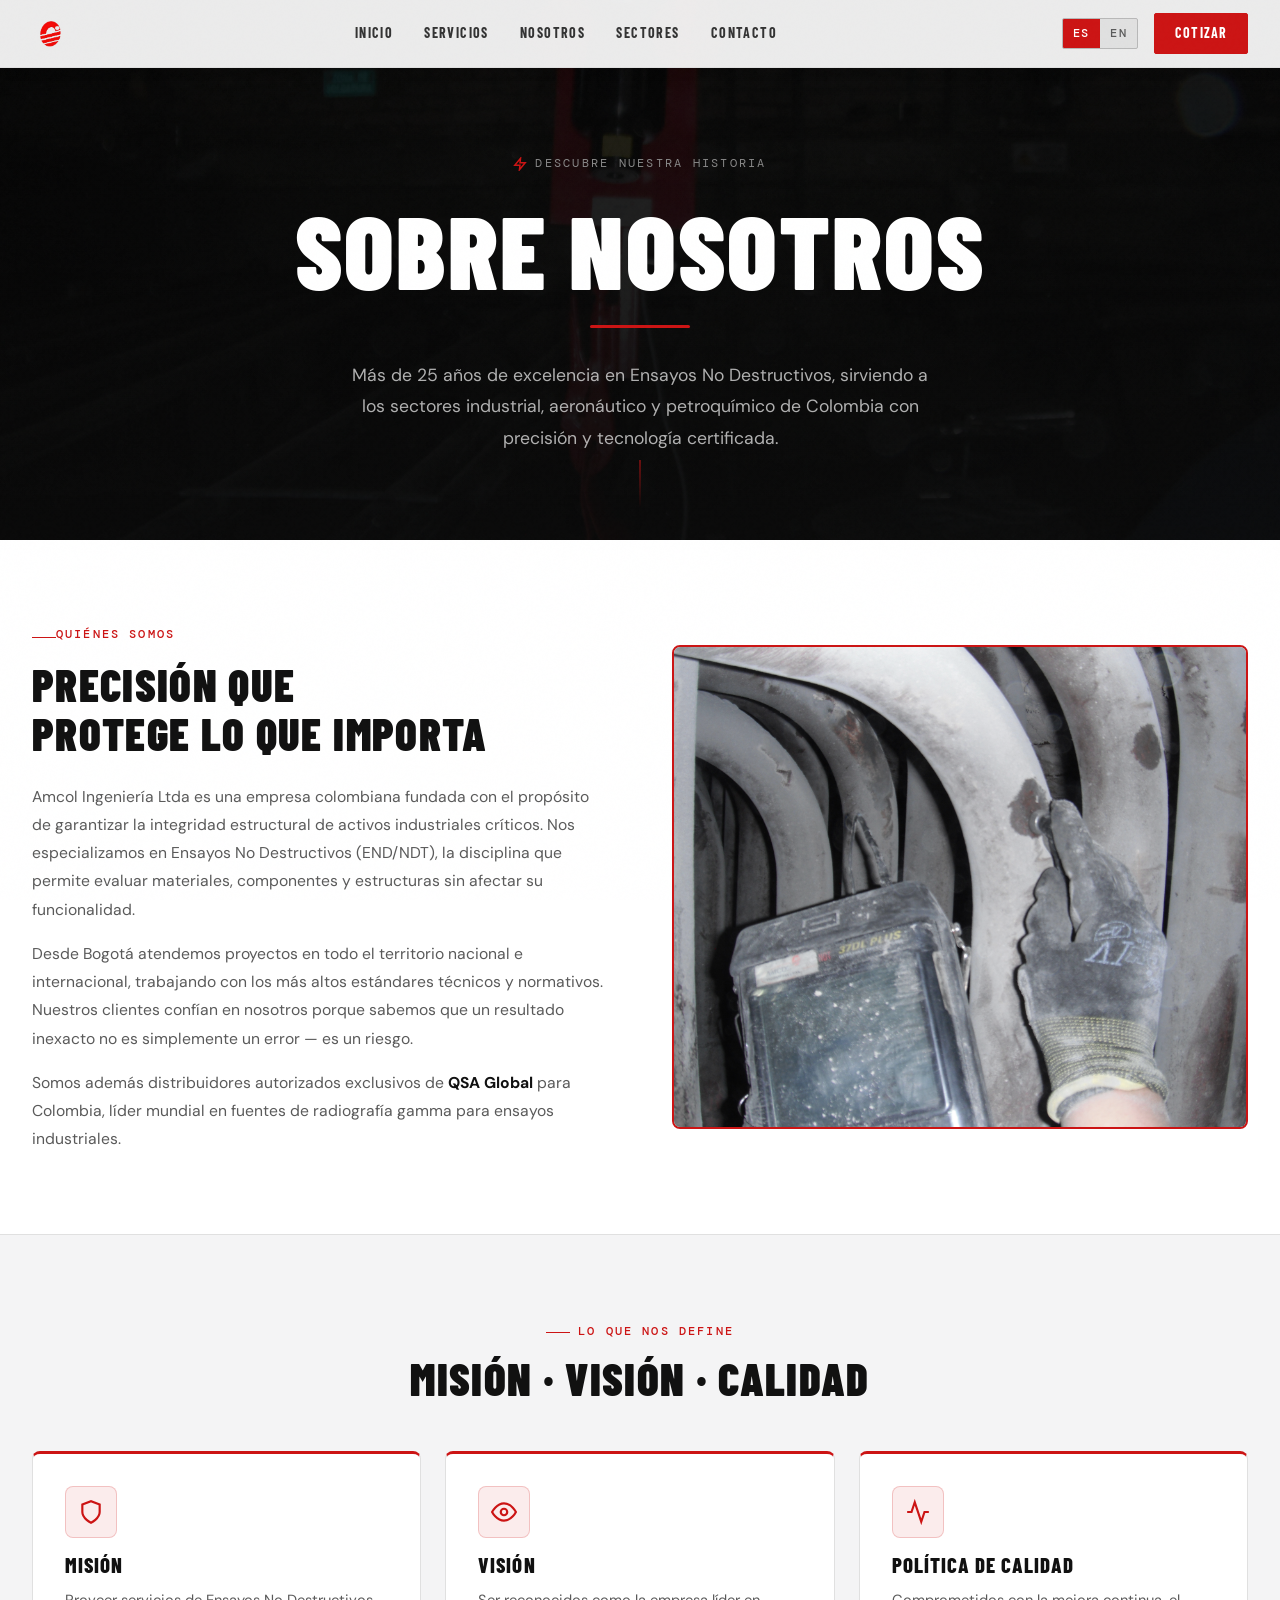
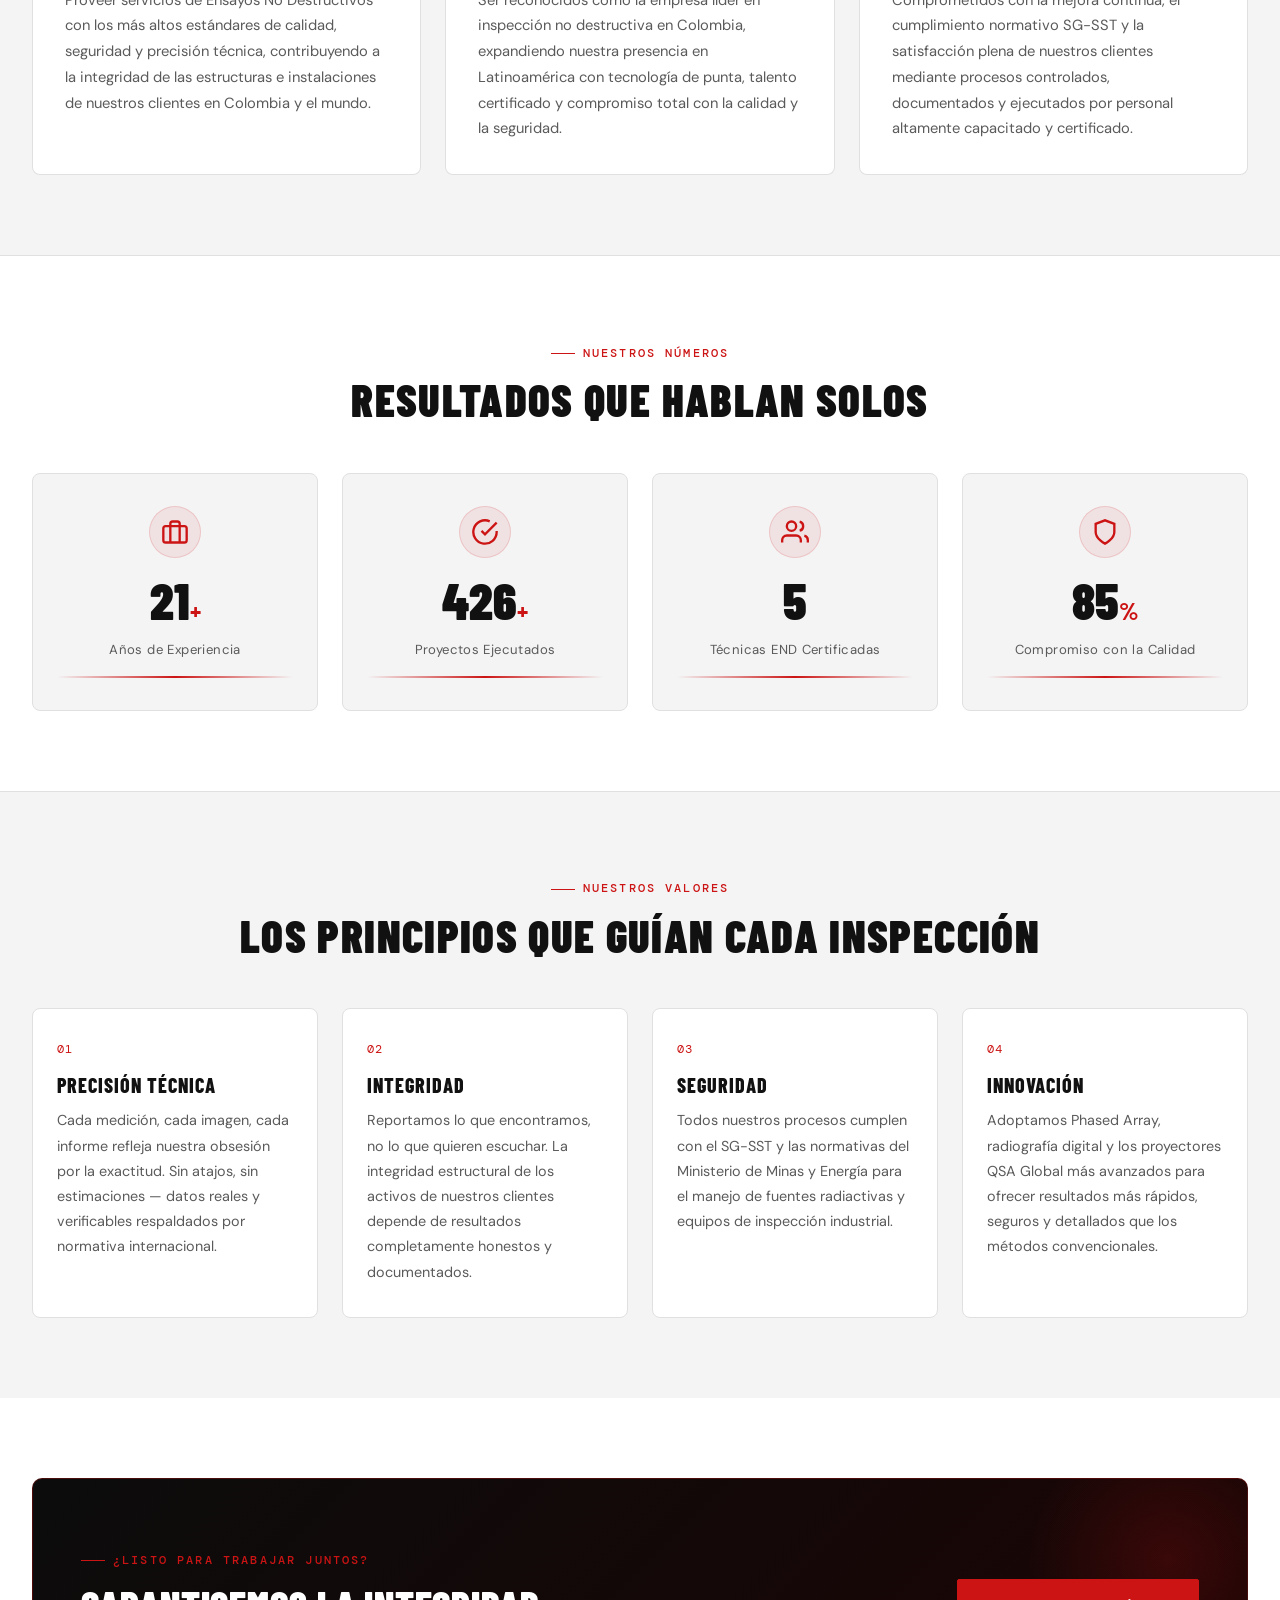
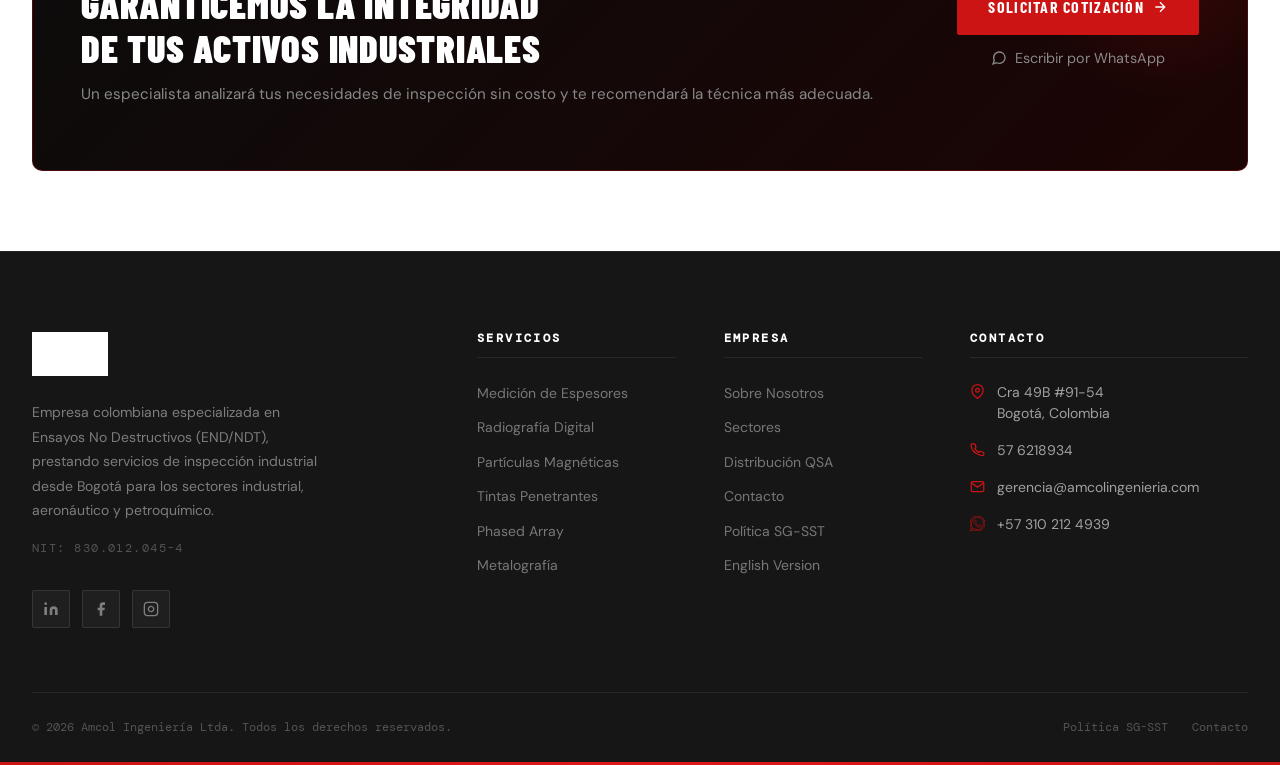
==== nosotros.html @ 53896024 "Initial commit — sitio Amcol Ingeniería Ltda Sitio estático HTML/CSS/JS con 9 servicios END/NDT, sec" ====
<!DOCTYPE html>
<html lang="es" class="dark">
<head>
  <meta charset="UTF-8" />
  <meta name="viewport" content="width=device-width, initial-scale=1.0" />
  <title>Sobre Nosotros | Amcol Ingeniería Ltda</title>
  <meta name="description" content="Conoce a Amcol Ingeniería Ltda — más de 25 años en Ensayos No Destructivos para los sectores industrial, aeronáutico y petroquímico de Colombia." />
  <meta name="robots" content="index, follow" />
  <link rel="canonical" href="https://www.amcolingenieria.com/nosotros.html" />
  <link rel="icon" type="image/png" href="img/logo/amcol-logo-transparent.png" />
  <link rel="preconnect" href="https://fonts.googleapis.com" />
  <link rel="preconnect" href="https://fonts.gstatic.com" crossorigin />
  <link rel="stylesheet" href="css/main.css" />
  <link rel="stylesheet" href="css/components.css" />
  <link rel="stylesheet" href="css/responsive.css" />
  <link rel="stylesheet" href="css/about-page.css" />
</head>
<body>

<!-- NAVBAR -->
<header>
  <nav class="navbar" id="navbar" role="navigation" aria-label="Navegación principal">
    <div class="container navbar__inner">
      <a href="/" class="navbar__logo" aria-label="Amcol Ingeniería – Inicio">
        <img src="img/logo/amcol-logo-no-background.png" alt="Amcol Ingeniería Ltda" width="110" height="38" />
      </a>
      <ul class="navbar__nav" role="list">
        <li><a href="/"              class="navbar__link">Inicio</a></li>
        <li><a href="/#servicios"    class="navbar__link">Servicios</a></li>
        <li><a href="/nosotros.html" class="navbar__link active">Nosotros</a></li>
        <li><a href="/#sectores"     class="navbar__link">Sectores</a></li>
        <li><a href="/#contacto"     class="navbar__link">Contacto</a></li>
      </ul>
      <div class="navbar__right">
        <div class="lang-switch">
          <a href="/nosotros.html" class="active">ES</a>
          <a href="/en/">EN</a>
        </div>
        <a href="/#contacto" class="btn btn-primary navbar__cta">Cotizar</a>
        <button class="hamburger" id="hamburger" aria-label="Abrir menú" aria-expanded="false">
          <span></span><span></span><span></span>
        </button>
      </div>
    </div>
    <div class="mobile-menu" id="mobile-drawer" aria-hidden="true">
      <a href="/"              class="navbar__link">Inicio</a>
      <a href="/#servicios"    class="navbar__link">Servicios</a>
      <a href="/nosotros.html" class="navbar__link">Nosotros</a>
      <a href="/#sectores"     class="navbar__link">Sectores</a>
      <a href="/#contacto"     class="navbar__link">Contacto</a>
      <div class="mobile-menu__footer">
        <div class="lang-switch"><a href="/nosotros.html" class="active">ES</a><a href="/en/">EN</a></div>
        <a href="/#contacto" class="btn btn-primary">Cotizar</a>
      </div>
    </div>
  </nav>
</header>

<main>

<!-- ══ HERO ══════════════════════════════════════════════════ -->
<section class="about-hero">
  <div class="about-hero__bg">
    <img src="img/hero/hero-bg.jpg" alt="" aria-hidden="true" />
    <div class="about-hero__overlay"></div>
  </div>
  <div class="container about-hero__content">
    <div class="about-hero__eyebrow">
      <svg width="14" height="14" viewBox="0 0 24 24" fill="none" stroke="var(--red)" stroke-width="2.5"><polygon points="13 2 3 14 12 14 11 22 21 10 12 10 13 2"/></svg>
      Descubre nuestra historia
    </div>
    <h1 class="about-hero__title">Sobre <span class="text-red">Nosotros</span></h1>
    <div class="about-hero__underline" id="heroUnderline"></div>
    <p class="about-hero__lead">Más de 25 años de excelencia en Ensayos No Destructivos, sirviendo a los sectores industrial, aeronáutico y petroquímico de Colombia con precisión y tecnología certificada.</p>
  </div>
  <div class="about-hero__scroll" aria-hidden="true"><span></span></div>
</section>

<!-- ══ INTRO: texto + foto ═══════════════════════════════════ -->
<section class="about-intro">
  <div class="container">
    <div class="about-intro__grid reveal">

      <div>
        <span class="label about-intro__tag">Quiénes Somos</span>
        <h2 class="about-intro__title">Precisión que<br><span class="text-red">protege</span> lo que importa</h2>
        <div class="about-intro__body">
          <p>Amcol Ingeniería Ltda es una empresa colombiana fundada con el propósito de garantizar la integridad estructural de activos industriales críticos. Nos especializamos en Ensayos No Destructivos (END/NDT), la disciplina que permite evaluar materiales, componentes y estructuras sin afectar su funcionalidad.</p>
          <p>Desde Bogotá atendemos proyectos en todo el territorio nacional e internacional, trabajando con los más altos estándares técnicos y normativos. Nuestros clientes confían en nosotros porque sabemos que un resultado inexacto no es simplemente un error — es un riesgo.</p>
          <p>Somos además distribuidores autorizados exclusivos de <strong style="color:var(--chalk)">QSA Global</strong> para Colombia, líder mundial en fuentes de radiografía gamma para ensayos industriales.</p>
        </div>
      </div>

      <div class="about-intro__img-wrap">
        <img src="img/about-center.jpg" alt="Técnico de Amcol Ingeniería realizando inspección por ultrasonido" />
        <a href="/#servicios" class="about-intro__overlay-btn">
          Ver Servicios
          <svg width="14" height="14" viewBox="0 0 24 24" fill="none" stroke="currentColor" stroke-width="2"><path d="M5 12h14M12 5l7 7-7 7"/></svg>
        </a>
      </div>

    </div>
  </div>
</section>

<!-- ══ PILARES: misión / visión / calidad ════════════════════ -->
<section class="about-pillars">
  <div class="container">
    <div class="about-pillars__header reveal">
      <span class="label">Lo que nos define</span>
      <h2 class="about-section-title">Misión · Visión · Calidad</h2>
    </div>
    <div class="about-pillars__grid">

      <div class="pillar-card reveal">
        <div class="pillar-card__icon">
          <svg width="26" height="26" viewBox="0 0 24 24" fill="none" stroke="var(--red)" stroke-width="2"><path d="M12 22s8-4 8-10V5l-8-3-8 3v7c0 6 8 10 8 10z"/></svg>
        </div>
        <h3 class="pillar-card__title">Misión</h3>
        <p class="pillar-card__desc">Proveer servicios de Ensayos No Destructivos con los más altos estándares de calidad, seguridad y precisión técnica, contribuyendo a la integridad de las estructuras e instalaciones de nuestros clientes en Colombia y el mundo.</p>
      </div>

      <div class="pillar-card reveal reveal-delay-2">
        <div class="pillar-card__icon">
          <svg width="26" height="26" viewBox="0 0 24 24" fill="none" stroke="var(--red)" stroke-width="2"><path d="M1 12s4-8 11-8 11 8 11 8-4 8-11 8-11-8-11-8z"/><circle cx="12" cy="12" r="3"/></svg>
        </div>
        <h3 class="pillar-card__title">Visión</h3>
        <p class="pillar-card__desc">Ser reconocidos como la empresa líder en inspección no destructiva en Colombia, expandiendo nuestra presencia en Latinoamérica con tecnología de punta, talento certificado y compromiso total con la calidad y la seguridad.</p>
      </div>

      <div class="pillar-card reveal reveal-delay-3">
        <div class="pillar-card__icon">
          <svg width="26" height="26" viewBox="0 0 24 24" fill="none" stroke="var(--red)" stroke-width="2"><polyline points="22 12 18 12 15 21 9 3 6 12 2 12"/></svg>
        </div>
        <h3 class="pillar-card__title">Política de Calidad</h3>
        <p class="pillar-card__desc">Comprometidos con la mejora continua, el cumplimiento normativo SG-SST y la satisfacción plena de nuestros clientes mediante procesos controlados, documentados y ejecutados por personal altamente capacitado y certificado.</p>
      </div>

    </div>
  </div>
</section>

<!-- ══ STATS ══════════════════════════════════════════════════ -->
<section class="about-stats">
  <div class="container">
    <div class="about-stats__header reveal">
      <span class="label">Nuestros Números</span>
      <h2 class="about-section-title">Resultados que <span class="text-red">hablan</span> solos</h2>
    </div>
    <div class="about-stats__grid">

      <div class="stat-card reveal">
        <div class="stat-card__icon">
          <svg width="28" height="28" viewBox="0 0 24 24" fill="none" stroke="var(--red)" stroke-width="2"><rect x="2" y="7" width="20" height="14" rx="2"/><path d="M16 21V5a2 2 0 00-2-2h-4a2 2 0 00-2 2v16"/></svg>
        </div>
        <div class="stat-card__number" data-target="25">0</div><span class="stat-card__suffix">+</span>
        <div class="stat-card__label">Años de Experiencia</div>
        <div class="stat-card__line"></div>
      </div>

      <div class="stat-card reveal reveal-delay-1">
        <div class="stat-card__icon">
          <svg width="28" height="28" viewBox="0 0 24 24" fill="none" stroke="var(--red)" stroke-width="2"><path d="M22 11.08V12a10 10 0 11-5.93-9.14"/><polyline points="22 4 12 14.01 9 11.01"/></svg>
        </div>
        <div class="stat-card__number" data-target="500">0</div><span class="stat-card__suffix">+</span>
        <div class="stat-card__label">Proyectos Ejecutados</div>
        <div class="stat-card__line"></div>
      </div>

      <div class="stat-card reveal reveal-delay-2">
        <div class="stat-card__icon">
          <svg width="28" height="28" viewBox="0 0 24 24" fill="none" stroke="var(--red)" stroke-width="2"><path d="M17 21v-2a4 4 0 00-4-4H5a4 4 0 00-4 4v2"/><circle cx="9" cy="7" r="4"/><path d="M23 21v-2a4 4 0 00-3-3.87M16 3.13a4 4 0 010 7.75"/></svg>
        </div>
        <div class="stat-card__number" data-target="6">0</div><span class="stat-card__suffix"></span>
        <div class="stat-card__label">Técnicas END Certificadas</div>
        <div class="stat-card__line"></div>
      </div>

      <div class="stat-card reveal reveal-delay-3">
        <div class="stat-card__icon">
          <svg width="28" height="28" viewBox="0 0 24 24" fill="none" stroke="var(--red)" stroke-width="2"><path d="M12 22s8-4 8-10V5l-8-3-8 3v7c0 6 8 10 8 10z"/></svg>
        </div>
        <div class="stat-card__number" data-target="100">0</div><span class="stat-card__suffix">%</span>
        <div class="stat-card__label">Compromiso con la Calidad</div>
        <div class="stat-card__line"></div>
      </div>

    </div>
  </div>
</section>

<!-- ══ VALORES ════════════════════════════════════════════════ -->
<section class="about-values">
  <div class="container">
    <div class="about-values__header reveal">
      <span class="label">Nuestros Valores</span>
      <h2 class="about-section-title">Los principios que guían <span class="text-red">cada inspección</span></h2>
    </div>
    <div class="about-values__grid">

      <div class="value-card reveal">
        <div class="value-card__num">01</div>
        <h3 class="value-card__title">Precisión Técnica</h3>
        <p class="value-card__desc">Cada medición, cada imagen, cada informe refleja nuestra obsesión por la exactitud. Sin atajos, sin estimaciones — datos reales y verificables respaldados por normativa internacional.</p>
      </div>

      <div class="value-card reveal reveal-delay-1">
        <div class="value-card__num">02</div>
        <h3 class="value-card__title">Integridad</h3>
        <p class="value-card__desc">Reportamos lo que encontramos, no lo que quieren escuchar. La integridad estructural de los activos de nuestros clientes depende de resultados completamente honestos y documentados.</p>
      </div>

      <div class="value-card reveal reveal-delay-2">
        <div class="value-card__num">03</div>
        <h3 class="value-card__title">Seguridad</h3>
        <p class="value-card__desc">Todos nuestros procesos cumplen con el SG-SST y las normativas del Ministerio de Minas y Energía para el manejo de fuentes radiactivas y equipos de inspección industrial.</p>
      </div>

      <div class="value-card reveal reveal-delay-3">
        <div class="value-card__num">04</div>
        <h3 class="value-card__title">Innovación</h3>
        <p class="value-card__desc">Adoptamos Phased Array, radiografía digital y los proyectores QSA Global más avanzados para ofrecer resultados más rápidos, seguros y detallados que los métodos convencionales.</p>
      </div>

    </div>
  </div>
</section>

<!-- ══ CTA ════════════════════════════════════════════════════ -->
<section class="about-cta reveal">
  <div class="container">
    <div class="about-cta__card">
      <div class="about-cta__glow" aria-hidden="true"></div>
      <div class="about-cta__text">
        <span class="label">¿Listo para trabajar juntos?</span>
        <h2 class="about-cta__title">Garanticemos la integridad<br>de tus activos industriales</h2>
        <p class="about-cta__desc">Un especialista analizará tus necesidades de inspección sin costo y te recomendará la técnica más adecuada.</p>
      </div>
      <div class="about-cta__actions">
        <a href="/#contacto" class="btn btn-primary about-cta__btn">
          Solicitar Cotización
          <svg width="16" height="16" viewBox="0 0 24 24" fill="none" stroke="currentColor" stroke-width="2"><path d="M5 12h14M12 5l7 7-7 7"/></svg>
        </a>
        <a href="https://wa.me/573102124939" target="_blank" rel="noopener" class="about-cta__wa">
          <svg width="16" height="16" viewBox="0 0 24 24" fill="none" stroke="currentColor" stroke-width="2"><path d="M21 11.5a8.38 8.38 0 01-.9 3.8 8.5 8.5 0 01-7.6 4.7 8.38 8.38 0 01-3.8-.9L3 21l1.9-5.7a8.38 8.38 0 01-.9-3.8 8.5 8.5 0 014.7-7.6 8.38 8.38 0 013.8-.9h.5a8.48 8.48 0 018 8v.5z"/></svg>
          Escribir por WhatsApp
        </a>
      </div>
    </div>
  </div>
</section>

</main>

<!-- FOOTER -->
<footer class="footer" role="contentinfo">
  <div class="container">

    <div class="footer__main">

      <!-- Brand -->
      <div class="footer-brand">
        <img src="img/logo/amcol-logo.png" alt="Amcol Ingeniería Ltda"
             class="footer-brand__logo" width="140" height="52" loading="lazy" />
        <p>Empresa colombiana especializada en Ensayos No Destructivos (END/NDT),
           prestando servicios de inspección industrial desde Bogotá para los
           sectores industrial, aeronáutico y petroquímico.</p>
        <div class="footer-brand__nit">NIT: 830.012.045-4</div>
        <div class="footer-socials">
          <a href="#" class="footer-social" aria-label="LinkedIn" target="_blank" rel="noopener noreferrer">
            <svg viewBox="0 0 24 24" fill="currentColor" aria-hidden="true"><path d="M16 8a6 6 0 0 1 6 6v7h-4v-7a2 2 0 0 0-2-2 2 2 0 0 0-2 2v7h-4v-7a6 6 0 0 1 6-6zM2 9h4v12H2z"/><circle cx="4" cy="4" r="2"/></svg>
          </a>
          <a href="#" class="footer-social" aria-label="Facebook" target="_blank" rel="noopener noreferrer">
            <svg viewBox="0 0 24 24" fill="currentColor" aria-hidden="true"><path d="M18 2h-3a5 5 0 0 0-5 5v3H7v4h3v8h4v-8h3l1-4h-4V7a1 1 0 0 1 1-1h3z"/></svg>
          </a>
          <a href="#" class="footer-social" aria-label="Instagram" target="_blank" rel="noopener noreferrer">
            <svg viewBox="0 0 24 24" fill="none" stroke="currentColor" stroke-width="2" aria-hidden="true"><rect x="2" y="2" width="20" height="20" rx="5" ry="5"/><path d="M16 11.37A4 4 0 1 1 12.63 8 4 4 0 0 1 16 11.37z"/><line x1="17.5" y1="6.5" x2="17.51" y2="6.5"/></svg>
          </a>
        </div>
      </div>

      <!-- Servicios -->
      <div class="footer-col">
        <h5>Servicios</h5>
        <nav class="footer-links" aria-label="Servicios">
          <a href="/#servicios">Medición de Espesores</a>
          <a href="/#servicios">Radiografía Digital</a>
          <a href="/#servicios">Partículas Magnéticas</a>
          <a href="/#servicios">Tintas Penetrantes</a>
          <a href="/#servicios">Phased Array</a>
          <a href="/#servicios">Metalografía</a>
        </nav>
      </div>

      <!-- Empresa -->
      <div class="footer-col">
        <h5>Empresa</h5>
        <nav class="footer-links" aria-label="Empresa">
          <a href="/nosotros.html">Sobre Nosotros</a>
          <a href="/#sectores">Sectores</a>
          <a href="/#qsa">Distribución QSA</a>
          <a href="/#contacto">Contacto</a>
          <a href="politica-sgsst.html">Política SG-SST</a>
          <a href="/en/">English Version</a>
        </nav>
      </div>

      <!-- Contacto -->
      <div class="footer-col">
        <h5>Contacto</h5>
        <address class="footer-contact-list" style="font-style:normal;">
          <div class="footer-contact-item">
            <svg viewBox="0 0 24 24" fill="none" stroke="currentColor" stroke-width="2" aria-hidden="true"><path d="M21 10c0 7-9 13-9 13s-9-6-9-13a9 9 0 0 1 18 0z"/><circle cx="12" cy="10" r="3"/></svg>
            <span>Cra 49B #91-54<br />Bogotá, Colombia</span>
          </div>
          <div class="footer-contact-item">
            <svg viewBox="0 0 24 24" fill="none" stroke="currentColor" stroke-width="2" aria-hidden="true"><path d="M22 16.92v3a2 2 0 0 1-2.18 2 19.79 19.79 0 0 1-8.63-3.07A19.5 19.5 0 0 1 4.69 13.6a19.79 19.79 0 0 1-3.07-8.67A2 2 0 0 1 3.6 3h3a2 2 0 0 1 2 1.72c.127.96.361 1.903.7 2.81a2 2 0 0 1-.45 2.11L7.91 10.6a16 16 0 0 0 6 6l.95-.95a2 2 0 0 1 2.11-.45c.907.339 1.85.573 2.81.7A2 2 0 0 1 21.73 18z"/></svg>
            <a href="tel:+5716218934">57 6218934</a>
          </div>
          <div class="footer-contact-item">
            <svg viewBox="0 0 24 24" fill="none" stroke="currentColor" stroke-width="2" aria-hidden="true"><path d="M4 4h16c1.1 0 2 .9 2 2v12c0 1.1-.9 2-2 2H4c-1.1 0-2-.9-2-2V6c0-1.1.9-2 2-2z"/><polyline points="22,6 12,13 2,6"/></svg>
            <a href="mailto:gerencia@amcolingenieria.com">gerencia@amcolingenieria.com</a>
          </div>
          <div class="footer-contact-item">
            <svg viewBox="0 0 24 24" fill="currentColor" stroke="none" aria-hidden="true"><path d="M17.472 14.382c-.297-.149-1.758-.867-2.03-.967-.273-.099-.471-.148-.67.15-.197.297-.767.966-.94 1.164-.173.199-.347.223-.644.075-.297-.15-1.255-.463-2.39-1.475-.883-.788-1.48-1.761-1.653-2.059-.173-.297-.018-.458.13-.606.134-.133.298-.347.446-.52.149-.174.198-.298.298-.497.099-.198.05-.371-.025-.52-.075-.149-.669-1.612-.916-2.207-.242-.579-.487-.5-.669-.51-.173-.008-.371-.01-.57-.01-.198 0-.52.074-.792.372-.272.297-1.04 1.016-1.04 2.479 0 1.462 1.065 2.875 1.213 3.074.149.198 2.096 3.2 5.077 4.487.709.306 1.262.489 1.694.625.712.227 1.36.195 1.871.118.571-.085 1.758-.719 2.006-1.413.248-.694.248-1.289.173-1.413-.074-.124-.272-.198-.57-.347m-5.421 7.403h-.004a9.87 9.87 0 0 1-5.031-1.378l-.361-.214-3.741.982.998-3.648-.235-.374a9.86 9.86 0 0 1-1.51-5.26c.001-5.45 4.436-9.884 9.888-9.884 2.64 0 5.122 1.03 6.988 2.898a9.825 9.825 0 0 1 2.893 6.994c-.003 5.45-4.437 9.884-9.885 9.884m8.413-18.297A11.815 11.815 0 0 0 12.05 0C5.495 0 .16 5.335.157 11.892c0 2.096.547 4.142 1.588 5.945L.057 24l6.305-1.654a11.882 11.882 0 0 0 5.683 1.448h.005c6.554 0 11.89-5.335 11.893-11.893a11.821 11.821 0 0 0-3.48-8.413z"/></svg>
            <a href="https://wa.me/573102124939" target="_blank" rel="noopener noreferrer">+57 310 212 4939</a>
          </div>
        </address>
      </div>

    </div><!-- /footer__main -->

    <div class="footer__bottom">
      <p>© <span id="year"></span> Amcol Ingeniería Ltda. Todos los derechos reservados.</p>
      <nav class="footer-legal" aria-label="Legal">
        <a href="politica-sgsst.html">Política SG-SST</a>
        <a href="/#contacto">Contacto</a>
      </nav>
    </div>

  </div>
  <div class="footer__strip" aria-hidden="true"></div>
</footer>

<script src="js/main.js"></script>
<script src="js/about-page.js"></script>
</body>
</html>
---- css/main.css ----
/* ============================================================
   AMCOL INGENIERÍA LTDA — main.css
   Aesthetic: "Precision in Darkness" — Industrial Editorial
   Fonts: Barlow Condensed (display) + DM Sans (body) + DM Mono (data)
   ============================================================ */

@import url('https://fonts.googleapis.com/css2?family=Barlow+Condensed:ital,wght@0,300;0,400;0,600;0,700;0,800;0,900;1,700&family=DM+Sans:ital,opsz,wght@0,9..40,300;0,9..40,400;0,9..40,500;0,9..40,600;1,9..40,400&family=DM+Mono:wght@400;500&display=swap');

/* ─── Brand Tokens ─────────────────────────────────────────── */
:root {
  /* Core palette */
  --red:          #CC1414;
  --red-hot:      #E01818;
  --red-dim:      rgba(204, 20, 20, 0.10);
  --red-glow:     rgba(204, 20, 20, 0.20);
  --ink:          #FFFFFF;
  --ink-90:       rgba(255, 255, 255, 0.92);
  --ink-70:       rgba(255, 255, 255, 0.7);
  --steel:        #F4F4F5;
  --steel-light:  #EBEBEB;
  --wire:         #E0E0E0;
  --ash:          #B8B8B8;
  --smoke:        #5A5A5A;
  --mist:         #333333;
  --chalk:        #111111;
  --white:        #FFFFFF;

  /* Semantic aliases */
  --color-primary:      var(--red);
  --color-bg:           var(--ink);
  --color-surface:      var(--steel);
  --color-surface-2:    var(--steel-light);
  --color-border:       var(--wire);
  --color-text:         var(--chalk);
  --color-text-muted:   var(--smoke);
  --color-heading:      var(--chalk);

  /* Typography */
  --font-display: 'Barlow Condensed', sans-serif;
  --font-body:    'DM Sans', sans-serif;
  --font-mono:    'DM Mono', monospace;

  /* Type scale */
  --fs-2xs:  0.625rem;   /* 10px */
  --fs-xs:   0.75rem;    /* 12px */
  --fs-sm:   0.875rem;   /* 14px */
  --fs-base: 1rem;       /* 16px */
  --fs-md:   1.125rem;   /* 18px */
  --fs-lg:   1.25rem;    /* 20px */
  --fs-xl:   1.5rem;     /* 24px */
  --fs-2xl:  2rem;       /* 32px */
  --fs-3xl:  2.75rem;    /* 44px */
  --fs-4xl:  3.5rem;     /* 56px */
  --fs-5xl:  5rem;       /* 80px */
  --fs-6xl:  7rem;       /* 112px */

  /* Spacing */
  --sp-1:  0.25rem;
  --sp-2:  0.5rem;
  --sp-3:  0.75rem;
  --sp-4:  1rem;
  --sp-6:  1.5rem;
  --sp-8:  2rem;
  --sp-12: 3rem;
  --sp-16: 4rem;
  --sp-20: 5rem;
  --sp-24: 6rem;
  --sp-32: 8rem;

  /* Structural */
  --navbar-h:   68px;
  --max-w:      1280px;
  --max-w-text: 720px;

  /* Radii */
  --r-sm: 2px;
  --r-md: 4px;
  --r-lg: 8px;

  /* Shadows */
  --shadow-red:  0 0 40px rgba(204,20,20,0.2);
  --shadow-deep: 0 24px 64px rgba(0,0,0,0.12);
  --shadow-card: 0 4px 24px rgba(0,0,0,0.08);

  /* Transitions */
  --ease:      cubic-bezier(0.25, 0.1, 0.25, 1);
  --ease-out:  cubic-bezier(0.0, 0.0, 0.2, 1);
  --ease-in:   cubic-bezier(0.4, 0.0, 1, 1);
  --t-fast:    160ms;
  --t-base:    280ms;
  --t-slow:    480ms;
}

/* ─── Reset ─────────────────────────────────────────────────── */
*, *::before, *::after {
  box-sizing: border-box;
  margin: 0;
  padding: 0;
}

html {
  scroll-behavior: smooth;
  font-size: 16px;
  background-color: var(--ink);
}

body {
  font-family: var(--font-body);
  font-size: var(--fs-base);
  color: var(--color-text);
  background-color: var(--ink);
  line-height: 1.6;
  -webkit-font-smoothing: antialiased;
  -moz-osx-font-smoothing: grayscale;
  overflow-x: hidden;
}

/* Subtle noise texture on entire page */
body::before {
  content: '';
  position: fixed;
  inset: 0;
  background-image: url("data:image/svg+xml,%3Csvg viewBox='0 0 256 256' xmlns='http://www.w3.org/2000/svg'%3E%3Cfilter id='noise'%3E%3CfeTurbulence type='fractalNoise' baseFrequency='0.9' numOctaves='4' stitchTiles='stitch'/%3E%3C/filter%3E%3Crect width='100%25' height='100%25' filter='url(%23noise)' opacity='0.035'/%3E%3C/svg%3E");
  pointer-events: none;
  z-index: 9999;
  opacity: 0.4;
}

img { max-width: 100%; height: auto; display: block; }
a { text-decoration: none; color: inherit; }
ul, ol { list-style: none; }
button { cursor: pointer; border: none; background: none; font-family: var(--font-body); }

/* ─── Typography ────────────────────────────────────────────── */
h1, h2, h3, h4, h5, h6 {
  font-family: var(--font-display);
  font-weight: 800;
  line-height: 1.05;
  color: var(--color-heading);
  letter-spacing: -0.01em;
  text-transform: uppercase;
}

h1 { font-size: var(--fs-5xl);  font-weight: 900; }
h2 { font-size: var(--fs-4xl);  font-weight: 800; }
h3 { font-size: var(--fs-2xl);  font-weight: 700; }
h4 { font-size: var(--fs-lg);   font-weight: 700; }
h5 { font-size: var(--fs-base); font-weight: 600; font-family: var(--font-body); text-transform: none; letter-spacing: 0; }

p {
  font-family: var(--font-body);
  font-size: var(--fs-base);
  color: var(--color-text-muted);
  line-height: 1.75;
  font-weight: 400;
  text-transform: none;
  letter-spacing: 0;
}

.mono {
  font-family: var(--font-mono);
  font-size: var(--fs-sm);
  letter-spacing: 0.04em;
}

/* ─── Layout ────────────────────────────────────────────────── */
.container {
  width: 100%;
  max-width: var(--max-w);
  margin: 0 auto;
  padding: 0 var(--sp-8);
}

.section {
  padding: var(--sp-24) 0;
  position: relative;
}

section[id] {
  scroll-margin-top: var(--navbar-h);
}

/* ─── Eyebrow / Labels ──────────────────────────────────────── */
.label {
  display: inline-flex;
  align-items: center;
  gap: var(--sp-2);
  font-family: var(--font-mono);
  font-size: var(--fs-xs);
  font-weight: 500;
  letter-spacing: 0.18em;
  text-transform: uppercase;
  color: var(--red);
}

.label::before {
  content: '';
  display: inline-block;
  width: 24px;
  height: 1px;
  background-color: var(--red);
  flex-shrink: 0;
}

/* ─── Section Header ─────────────────────────────────────────── */
.section-header {
  margin-bottom: var(--sp-16);
}

.section-header.centered {
  text-align: center;
}

.section-header.centered .label {
  justify-content: center;
}

.section-header.centered .label::before {
  display: none;
}

.section-header.centered .label::after {
  content: '';
  display: inline-block;
  width: 24px;
  height: 1px;
  background-color: var(--red);
  flex-shrink: 0;
}

.section-header .label {
  margin-bottom: var(--sp-4);
}

.section-header h2 {
  margin-bottom: var(--sp-4);
}

.section-header p {
  max-width: 600px;
  font-size: var(--fs-md);
}

.section-header.centered p {
  margin: 0 auto;
}

/* ─── Red accent line ────────────────────────────────────────── */
.accent-line {
  width: 48px;
  height: 3px;
  background: var(--red);
  margin: var(--sp-4) 0 var(--sp-6);
}

.accent-line.center {
  margin: var(--sp-4) auto var(--sp-6);
}

/* ─── Buttons ────────────────────────────────────────────────── */
.btn {
  display: inline-flex;
  align-items: center;
  gap: var(--sp-2);
  padding: 0.875rem 1.875rem;
  font-family: var(--font-display);
  font-size: var(--fs-base);
  font-weight: 700;
  letter-spacing: 0.08em;
  text-transform: uppercase;
  border-radius: var(--r-sm);
  transition: all var(--t-base) var(--ease-out);
  white-space: nowrap;
  position: relative;
  overflow: hidden;
}

.btn::after {
  content: '';
  position: absolute;
  inset: 0;
  background: rgba(255,255,255,0.06);
  opacity: 0;
  transition: opacity var(--t-fast);
}

.btn:hover::after { opacity: 1; }

.btn-primary {
  background-color: var(--red);
  color: var(--white);
  border: 1px solid var(--red);
}

.btn-primary:hover {
  background-color: var(--red-hot);
  border-color: var(--red-hot);
  transform: translateY(-2px);
  box-shadow: 0 8px 24px rgba(204,20,20,0.4);
}

.btn-ghost {
  background: transparent;
  color: var(--white);
  border: 1px solid var(--wire);
}

.btn-ghost:hover {
  border-color: rgba(255,255,255,0.5);
  transform: translateY(-2px);
}

.btn-outline-red {
  background: transparent;
  color: var(--red);
  border: 1px solid var(--red);
}

.btn-outline-red:hover {
  background: var(--red);
  color: var(--white);
  transform: translateY(-2px);
  box-shadow: 0 8px 24px rgba(204,20,20,0.3);
}

/* ─── Animated entry ─────────────────────────────────────────── */
.reveal {
  opacity: 0;
  transform: translateY(24px);
  transition: opacity var(--t-slow) var(--ease-out),
              transform var(--t-slow) var(--ease-out);
}

.reveal.in-view {
  opacity: 1;
  transform: translateY(0);
}

.reveal-delay-1 { transition-delay: 80ms; }
.reveal-delay-2 { transition-delay: 160ms; }
.reveal-delay-3 { transition-delay: 240ms; }
.reveal-delay-4 { transition-delay: 320ms; }
.reveal-delay-5 { transition-delay: 400ms; }

/* ─── Technical decorative grid (background pattern) ─────────── */
.grid-bg {
  position: absolute;
  inset: 0;
  background-image:
    linear-gradient(rgba(0,0,0,0.04) 1px, transparent 1px),
    linear-gradient(90deg, rgba(0,0,0,0.04) 1px, transparent 1px);
  background-size: 60px 60px;
  pointer-events: none;
}

/* ─── Diagonal section clip ─────────────────────────────────── */
.clip-bottom {
  clip-path: polygon(0 0, 100% 0, 100% 92%, 0 100%);
}

.clip-top {
  clip-path: polygon(0 8%, 100% 0, 100% 100%, 0 100%);
  margin-top: -4rem;
  padding-top: calc(var(--sp-24) + 4rem);
}

/* ─── Horizontal rule ────────────────────────────────────────── */
.hr {
  border: none;
  border-top: 1px solid var(--wire);
  margin: var(--sp-8) 0;
}

/* ─── Tag chip ───────────────────────────────────────────────── */
.tag {
  display: inline-block;
  padding: 0.25rem 0.6rem;
  font-family: var(--font-mono);
  font-size: var(--fs-2xs);
  font-weight: 500;
  letter-spacing: 0.12em;
  text-transform: uppercase;
  background: var(--red-dim);
  color: var(--red);
  border: 1px solid rgba(204,20,20,0.3);
  border-radius: var(--r-sm);
}

/* ─── Scrollbar ──────────────────────────────────────────────── */
::-webkit-scrollbar { width: 6px; }
::-webkit-scrollbar-track { background: var(--steel); }
::-webkit-scrollbar-thumb { background: var(--ash); border-radius: 3px; }
::-webkit-scrollbar-thumb:hover { background: #999; }

/* ─── Selection ──────────────────────────────────────────────── */
::selection {
  background: rgba(204,20,20,0.35);
  color: var(--white);
}

/* ─── Focus visible ──────────────────────────────────────────── */
:focus-visible {
  outline: 2px solid var(--red);
  outline-offset: 3px;
}
---- css/components.css ----
/* ============================================================
   AMCOL INGENIERÍA LTDA — components.css
   Aesthetic: "Precision in Darkness" — Industrial Editorial
   ============================================================ */

/* ============================================================
   NAVBAR
   ============================================================ */
.navbar {
  position: fixed;
  top: 0; left: 0; right: 0;
  z-index: 100;
  height: var(--navbar-h);
  background: rgba(255,255,255,0.92);
  backdrop-filter: blur(20px) saturate(180%);
  -webkit-backdrop-filter: blur(20px) saturate(180%);
  border-bottom: 1px solid var(--wire);
  box-shadow: 0 1px 16px rgba(0,0,0,0.06);
  transition: background var(--t-base), box-shadow var(--t-base);
}

.navbar.opaque {
  background: var(--ink);
  box-shadow: 0 2px 20px rgba(0,0,0,0.08);
}

.navbar__inner {
  display: flex;
  align-items: center;
  justify-content: space-between;
  height: 100%;
  gap: var(--sp-8);
}

/* Logo */
.navbar__logo {
  display: flex;
  align-items: center;
  flex-shrink: 0;
}

.navbar__logo img {
  height: 38px;
  width: auto;
  /* transparent PNG logo shows well on dark */
}

/* Nav links */
.navbar__nav {
  display: flex;
  align-items: center;
  gap: var(--sp-1);
}

.navbar__link {
  position: relative;
  display: block;
  padding: 0.4rem 0.85rem;
  font-family: var(--font-display);
  font-size: var(--fs-sm);
  font-weight: 700;
  letter-spacing: 0.1em;
  text-transform: uppercase;
  color: var(--mist);
  transition: color var(--t-fast);
  border-radius: var(--r-sm);
}

.navbar__link::after {
  content: '';
  position: absolute;
  bottom: -1px; left: 50%; right: 50%;
  height: 2px;
  background: var(--red);
  transition: left var(--t-base) var(--ease-out),
              right var(--t-base) var(--ease-out);
}

.navbar__link:hover,
.navbar__link.active {
  color: var(--chalk);
}

.navbar__link:hover::after,
.navbar__link.active::after {
  left: 0.85rem;
  right: 0.85rem;
}

/* Right side */
.navbar__right {
  display: flex;
  align-items: center;
  gap: var(--sp-4);
  flex-shrink: 0;
}

/* Language toggle */
.lang-switch {
  display: flex;
  align-items: center;
  background: var(--wire);
  border-radius: var(--r-sm);
  overflow: hidden;
  border: 1px solid var(--ash);
}

.lang-switch a {
  display: block;
  padding: 0.3rem 0.65rem;
  font-family: var(--font-mono);
  font-size: var(--fs-xs);
  font-weight: 500;
  letter-spacing: 0.1em;
  color: var(--smoke);
  transition: all var(--t-fast);
}

.lang-switch a.active {
  background: var(--red);
  color: var(--white);
}

.lang-switch a:hover:not(.active) {
  color: var(--chalk);
}

/* CTA button in nav */
.navbar__cta {
  padding: 0.5rem 1.25rem;
  font-size: var(--fs-sm);
}

/* Hamburger */
.hamburger {
  display: none;
  flex-direction: column;
  justify-content: center;
  align-items: flex-end;
  gap: 5px;
  width: 36px;
  height: 36px;
  flex-shrink: 0;
  cursor: pointer;
}

.hamburger span {
  display: block;
  height: 2px;
  background: var(--mist);
  border-radius: 2px;
  transition: all var(--t-base) var(--ease);
}

.hamburger span:nth-child(1) { width: 22px; }
.hamburger span:nth-child(2) { width: 16px; }
.hamburger span:nth-child(3) { width: 22px; }

.hamburger.open span:nth-child(1) { width: 22px; transform: translateY(7px) rotate(45deg); }
.hamburger.open span:nth-child(2) { opacity: 0; transform: scaleX(0); }
.hamburger.open span:nth-child(3) { width: 22px; transform: translateY(-7px) rotate(-45deg); }

/* Mobile drawer */
.mobile-menu {
  display: none;
  position: absolute;
  top: var(--navbar-h);
  left: 0; right: 0;
  background: var(--ink);
  border-bottom: 1px solid var(--wire);
  padding: var(--sp-4) var(--sp-8) var(--sp-6);
  flex-direction: column;
  gap: var(--sp-2);
  box-shadow: var(--shadow-deep);
}

.mobile-menu.open { display: flex; }

.mobile-menu .navbar__link {
  font-size: var(--fs-xl);
  padding: var(--sp-3) 0;
  border-bottom: 1px solid var(--wire);
}

.mobile-menu .navbar__link::after { display: none; }

.mobile-menu__footer {
  display: flex;
  align-items: center;
  justify-content: space-between;
  padding-top: var(--sp-4);
}

/* ============================================================
   HERO
   ============================================================ */
.hero {
  position: relative;
  min-height: 100svh;
  display: grid;
  align-items: center;
  overflow: hidden;
  padding-top: var(--navbar-h);
  background: #0D0D0D;
  /* Restore dark-theme tokens for this dark photo section */
  --ink: #0D0D0D;
  --steel: #1C1C1C;
  --steel-light: #242424;
  --wire: #2E2E2E;
  --ash: #3A3A3A;
  --smoke: #888888;
  --mist: #B8B8B8;
  --chalk: #E8E8E8;
  --white: #FFFFFF;
}

/* Full-bleed photo */
.hero__photo {
  position: absolute;
  inset: 0;
  overflow: hidden;
}

.hero__photo img {
  width: 100%;
  height: 100%;
  object-fit: cover;
  object-position: center 30%;
  filter: brightness(0.28) contrast(1.1);
  transform: scale(1.04);
  transition: transform 8s ease-out;
}

.hero__photo img.loaded {
  transform: scale(1);
}

/* Red scan-line overlay */
.hero__photo::after {
  content: '';
  position: absolute;
  inset: 0;
  background: repeating-linear-gradient(
    0deg,
    transparent,
    transparent 3px,
    rgba(204,20,20,0.012) 3px,
    rgba(204,20,20,0.012) 4px
  );
  pointer-events: none;
}

/* Gradient vignette */
.hero__vignette {
  position: absolute;
  inset: 0;
  background:
    linear-gradient(to bottom, rgba(13,13,13,0.45) 0%, rgba(13,13,13,0.15) 35%, rgba(13,13,13,0.88) 100%),
    radial-gradient(ellipse at 50% 40%, transparent 30%, rgba(13,13,13,0.45) 100%);
  pointer-events: none;
}

/* Technical grid overlay */
.hero__grid {
  position: absolute;
  inset: 0;
  background-image:
    linear-gradient(rgba(255,255,255,0.018) 1px, transparent 1px),
    linear-gradient(90deg, rgba(255,255,255,0.018) 1px, transparent 1px);
  background-size: 80px 80px;
  pointer-events: none;
}

/* Animated red horizontal scan */
@keyframes scan {
  0%   { top: -4px; opacity: 0; }
  5%   { opacity: 1; }
  95%  { opacity: 1; }
  100% { top: 100%; opacity: 0; }
}

.hero__scan {
  position: absolute;
  left: 0; right: 0;
  height: 2px;
  background: linear-gradient(90deg, transparent, var(--red), transparent);
  top: -4px;
  animation: scan 6s linear infinite;
  pointer-events: none;
  opacity: 0.5;
}

/* Content */
.hero__content {
  position: relative;
  z-index: 2;
  padding: var(--sp-16) 0 var(--sp-32);
  max-width: 860px;
  margin: 0 auto;
  text-align: center;
}

.hero__label {
  display: inline-flex;
  align-items: center;
  gap: var(--sp-6);
  margin-bottom: var(--sp-12);
}

.hero__label .mono {
  color: var(--red);
  font-size: var(--fs-xs);
  letter-spacing: 0.26em;
}

.hero__label .mono-id {
  color: var(--smoke);
  font-size: var(--fs-xs);
  letter-spacing: 0.14em;
  opacity: 0.65;
}

.hero__label::before,
.hero__label::after {
  content: '';
  width: 56px;
  height: 1px;
  background: linear-gradient(90deg, transparent, var(--red));
  flex-shrink: 0;
}

.hero__label::after {
  background: linear-gradient(90deg, var(--red), transparent);
}

/* The big headline */
.hero__h1 {
  font-size: clamp(3.6rem, 9vw, 7.5rem);
  font-weight: 900;
  line-height: 0.96;
  letter-spacing: -0.02em;
  text-transform: uppercase;
  color: var(--white);
  margin-bottom: var(--sp-8);
}

.hero__h1 em {
  font-style: italic;
  color: var(--red);
}

.hero__h1 .outline {
  -webkit-text-stroke: 2px rgba(255,255,255,0.55);
  color: transparent;
}

.hero__sub {
  font-size: var(--fs-md);
  color: rgba(184,184,184,0.82);
  line-height: 1.85;
  margin: 0 auto var(--sp-12);
  max-width: 540px;
  font-weight: 300;
  letter-spacing: 0.01em;
}

.hero__actions {
  display: flex;
  gap: var(--sp-6);
  flex-wrap: wrap;
  align-items: center;
  justify-content: center;
}

/* Stats strip at bottom */
.hero__stats {
  position: absolute;
  bottom: 0; left: 0; right: 0;
  z-index: 3;
  border-top: 1px solid rgba(255,255,255,0.08);
  background: rgba(10,10,10,0.92);
  backdrop-filter: blur(16px);
}

.hero__stats-row {
  display: flex;
}

.hero__stat {
  flex: 1;
  padding: var(--sp-6) var(--sp-6);
  border-right: 1px solid rgba(255,255,255,0.08);
  position: relative;
  overflow: hidden;
  display: flex;
  flex-direction: column;
  justify-content: center;
}

.hero__stat:last-child { border-right: none; }

.hero__stat::before {
  content: '';
  position: absolute;
  top: 0; left: 0;
  width: 3px;
  height: 100%;
  background: var(--red);
  transform: scaleY(0);
  transform-origin: top;
  transition: transform 0.5s var(--ease-out);
}

.hero__stat:hover::before {
  transform: scaleY(1);
}

.hero__stat-num {
  display: block;
  font-family: var(--font-display);
  font-size: var(--fs-4xl);
  font-weight: 900;
  line-height: 1;
  color: var(--white);
  letter-spacing: -0.02em;
}

.hero__stat-num span {
  color: var(--red);
}

.hero__stat-label {
  display: block;
  font-family: var(--font-mono);
  font-size: var(--fs-xs);
  letter-spacing: 0.14em;
  text-transform: uppercase;
  color: rgba(136,136,136,0.85);
  margin-top: var(--sp-2);
}

/* ============================================================
   SERVICES
   ============================================================ */
.services-section {
  background: var(--ink);
  padding: var(--sp-24) 0;
}

/* Photo-forward card grid */
.services-list {
  display: grid;
  grid-template-columns: repeat(3, 1fr);
  gap: 1.25rem;
  background: transparent;
  border: none;
}

.svc-card {
  position: relative;
  background: #0e0e0e;
  overflow: hidden;
  min-height: 420px;
  display: flex;
  flex-direction: column;
  cursor: default;
  border-radius: 6px;
  border: 1px solid rgba(255,255,255,0.06);
  transition: transform var(--t-base) var(--ease-out),
              box-shadow var(--t-base) var(--ease-out);
}

.svc-card:hover {
  transform: translateY(-6px);
  box-shadow: 0 24px 60px rgba(0,0,0,0.22), 0 0 0 1px rgba(204,20,20,0.25);
}

/* Photo — always visible */
.svc-card__photo {
  position: absolute;
  inset: 0;
  opacity: 1;
  pointer-events: none;
}

.svc-card__photo img {
  width: 100%;
  height: 100%;
  object-fit: cover;
  filter: brightness(0.28) saturate(0.5);
  transform: scale(1.05);
  transition: transform 0.7s var(--ease-out),
              filter 0.7s var(--ease-out);
}

.svc-card:hover .svc-card__photo img {
  transform: scale(1);
  filter: brightness(0.6) saturate(0.85);
}

/* Gradient vignette for readability */
.svc-card::after {
  content: '';
  position: absolute;
  inset: 0;
  background: linear-gradient(
    to bottom,
    rgba(0,0,0,0.05) 0%,
    rgba(0,0,0,0.42) 40%,
    rgba(0,0,0,0.88) 100%
  );
  z-index: 1;
  pointer-events: none;
  transition: opacity 0.5s;
}

.svc-card:hover::after {
  opacity: 0.7;
}

/* Red scan line on hover */
.svc-card::before {
  content: '';
  position: absolute;
  top: 0; left: 0; right: 0;
  height: 3px;
  background: var(--red);
  transform: scaleX(0);
  transform-origin: left;
  transition: transform var(--t-base) var(--ease-out);
  z-index: 3;
}

.svc-card:hover::before {
  transform: scaleX(1);
}

/* Number */
.svc-card__num {
  position: absolute;
  top: var(--sp-4);
  right: var(--sp-4);
  font-family: var(--font-mono);
  font-size: var(--fs-2xs);
  color: rgba(255,255,255,0.3);
  letter-spacing: 0.1em;
  transition: color var(--t-base);
  z-index: 2;
}

.svc-card:hover .svc-card__num { color: var(--red); }

/* Card body */
.svc-card__body {
  position: relative;
  z-index: 2;
  padding: var(--sp-8) var(--sp-6) var(--sp-6);
  display: flex;
  flex-direction: column;
  flex: 1;
  justify-content: flex-end;
}

.svc-card__tag {
  margin-bottom: var(--sp-3);
}

/* Tag overrides for dark card context */
.svc-card .tag {
  background: rgba(204,20,20,0.18);
  border-color: rgba(204,20,20,0.35);
  color: #ff6b6b;
}

.svc-card__title {
  font-family: var(--font-display);
  font-size: var(--fs-2xl);
  font-weight: 800;
  letter-spacing: -0.01em;
  text-transform: uppercase;
  color: #FFFFFF;
  line-height: 1.1;
  margin-bottom: var(--sp-3);
}

.svc-card__desc {
  font-size: var(--fs-sm);
  color: rgba(200,200,200,0.72);
  line-height: 1.7;
  max-width: 290px;
  flex: 1;
  transition: color var(--t-base);
  display: -webkit-box;
  -webkit-line-clamp: 4;
  line-clamp: 4;
  -webkit-box-orient: vertical;
  overflow: hidden;
}

.svc-card:hover .svc-card__desc { color: rgba(232,232,232,0.85); }

.svc-card__cta {
  display: inline-flex;
  align-items: center;
  gap: var(--sp-2);
  margin-top: var(--sp-4);
  font-family: var(--font-mono);
  font-size: var(--fs-xs);
  font-weight: 500;
  letter-spacing: 0.12em;
  text-transform: uppercase;
  color: var(--red);
  transition: gap var(--t-base);
}

.svc-card__cta svg {
  width: 14px;
  height: 14px;
  transition: transform var(--t-base);
}

.svc-card:hover .svc-card__cta {
  gap: var(--sp-3);
}

.svc-card:hover .svc-card__cta svg {
  transform: translateX(4px);
}

/* ============================================================
   QSA GLOBAL DISTRIBUTOR
   ============================================================ */
.qsa-section {
  background: #111111;
  border-top: 3px solid var(--red);
  border-bottom: 3px solid var(--red);
  padding: var(--sp-20) 0;
  position: relative;
  overflow: hidden;
  /* Restore dark-theme tokens for this dark accent section */
  --ink: #0D0D0D;
  --steel: #1C1C1C;
  --steel-light: #242424;
  --wire: #2E2E2E;
  --ash: #3A3A3A;
  --smoke: #888888;
  --mist: #B8B8B8;
  --chalk: #E8E8E8;
  --white: #FFFFFF;
}

.qsa-section::before {
  content: 'QSA';
  position: absolute;
  right: -2rem;
  top: 50%;
  transform: translateY(-50%);
  font-family: var(--font-display);
  font-size: clamp(8rem, 18vw, 18rem);
  font-weight: 900;
  color: rgba(204,20,20,0.04);
  line-height: 1;
  pointer-events: none;
  user-select: none;
}

.qsa-header {
  text-align: center;
  width: 100%;
  margin-bottom: var(--sp-12);
}

.qsa-header .label {
  display: inline-block;
  margin-bottom: var(--sp-4);
}

.qsa-title {
  font-family: var(--font-display);
  font-size: clamp(2.2rem, 4vw, 3.8rem);
  font-weight: 900;
  color: var(--white);
  line-height: 1.1;
  margin: 0 0 var(--sp-6);
  text-transform: uppercase;
  letter-spacing: 0.02em;
}

/* Bloque foto + texto fuentes */
.qsa-sources {
  display: grid;
  grid-template-columns: 1fr 1fr;
  gap: var(--sp-12);
  align-items: center;
  margin-bottom: var(--sp-14);
}

.qsa-sources__img {
  border-radius: 6px;
  overflow: hidden;
  background: var(--steel-light);
  border: 1px solid var(--wire);
}

.qsa-sources__img img {
  width: 100%;
  height: auto;
  display: block;
  object-fit: cover;
}

.qsa-sources__title {
  font-family: var(--font-display);
  font-size: clamp(1.4rem, 2.5vw, 1.9rem);
  font-weight: 800;
  color: var(--white);
  text-transform: uppercase;
  letter-spacing: 0.03em;
  margin-bottom: var(--sp-5);
  line-height: 1.15;
}

.qsa-sources__text p {
  font-family: var(--font-body);
  font-size: 0.95rem;
  color: var(--smoke);
  line-height: 1.75;
  margin-bottom: var(--sp-4);
}

.qsa-sources__text p:last-child { margin-bottom: 0; }

.qsa-divider {
  border: none;
  border-top: 1px solid var(--wire);
  margin-bottom: var(--sp-14);
}

.qsa-badge {
  display: inline-flex;
  align-items: flex-start;
  gap: var(--sp-3);
  background: rgba(204,20,20,0.08);
  border: 1px solid rgba(204,20,20,0.3);
  border-left: 4px solid var(--red);
  border-radius: 4px;
  padding: var(--sp-4) var(--sp-6);
  font-family: var(--font-body);
  font-size: 0.9rem;
  color: var(--chalk);
  text-align: left;
  line-height: 1.6;
  max-width: 700px;
}

.qsa-badge span {
  flex: 1;
}

.qsa-grid {
  display: grid;
  grid-template-columns: repeat(2, 1fr);
  gap: var(--sp-6);
}

.qsa-card {
  background: var(--ink);
  border: 1px solid var(--wire);
  border-top: 3px solid var(--red);
  border-radius: 10px;
  padding: var(--sp-8);
  position: relative;
  overflow: hidden;
  transition: transform var(--t-base), box-shadow var(--t-base);
  /* spotlight custom props */
  --x: 50%;
  --y: 50%;
}

/* Spotlight glow layer — follows cursor */
.qsa-card::before {
  content: '';
  position: absolute;
  inset: 0;
  border-radius: inherit;
  background: radial-gradient(
    600px circle at var(--x) var(--y),
    rgba(204, 20, 20, 0.12),
    transparent 60%
  );
  opacity: 0;
  transition: opacity 0.4s ease;
  pointer-events: none;
  z-index: 0;
}

/* Border glow layer */
.qsa-card::after {
  content: '';
  position: absolute;
  inset: -1px;
  border-radius: inherit;
  background: radial-gradient(
    400px circle at var(--x) var(--y),
    rgba(204, 20, 20, 0.5),
    transparent 60%
  );
  opacity: 0;
  transition: opacity 0.4s ease;
  pointer-events: none;
  z-index: 0;
  -webkit-mask:
    linear-gradient(#fff 0 0) content-box,
    linear-gradient(#fff 0 0);
  mask:
    linear-gradient(#fff 0 0) content-box,
    linear-gradient(#fff 0 0);
  -webkit-mask-composite: xor;
  mask-composite: exclude;
  padding: 1px;
}

.qsa-card:hover::before,
.qsa-card:hover::after {
  opacity: 1;
}

.qsa-card:hover {
  transform: translateY(-4px);
  box-shadow: 0 16px 48px rgba(0,0,0,0.6), 0 0 0 1px rgba(204,20,20,0.2);
}

/* Ensure card content sits above glow layers */
.qsa-card > * {
  position: relative;
  z-index: 1;
}

.qsa-card__badge {
  position: absolute;
  top: var(--sp-4);
  right: var(--sp-4);
  background: var(--red);
  color: var(--white);
  font-family: var(--font-mono);
  font-size: 0.7rem;
  font-weight: 500;
  letter-spacing: 0.1em;
  padding: 3px 10px;
  border-radius: 2px;
}

.qsa-card__img-wrap {
  width: 100%;
  height: 260px;
  background: var(--steel-light);
  border-radius: 4px;
  overflow: hidden;
  margin-bottom: var(--sp-5);
  display: flex;
  align-items: center;
  justify-content: center;
}

.qsa-card__img {
  width: 100%;
  height: 100%;
  object-fit: contain;
  padding: var(--sp-4);
  transition: transform var(--t-base);
}

.qsa-card:hover .qsa-card__img {
  transform: scale(1.04);
}

.qsa-card__content { display: flex; flex-direction: column; gap: var(--sp-3); }

.qsa-card__title {
  font-family: var(--font-display);
  font-size: clamp(1.5rem, 2.5vw, 2rem);
  font-weight: 800;
  color: var(--white);
  text-transform: uppercase;
  letter-spacing: 0.02em;
  line-height: 1.15;
}

.qsa-card__desc {
  font-family: var(--font-body);
  font-size: 0.95rem;
  color: var(--smoke);
  line-height: 1.7;
}

.qsa-card__specs {
  list-style: none;
  border-top: 1px solid var(--wire);
  padding-top: var(--sp-4);
  margin-top: var(--sp-2);
  display: flex;
  flex-direction: column;
  gap: var(--sp-2);
}

.qsa-card__specs li {
  display: flex;
  justify-content: space-between;
  align-items: baseline;
  gap: var(--sp-3);
  font-family: var(--font-mono);
  font-size: 0.8rem;
}

.spec-label {
  color: var(--smoke);
  white-space: nowrap;
  flex-shrink: 0;
}

.spec-val {
  color: var(--chalk);
  text-align: right;
}

.qsa-card__actions {
  display: flex;
  align-items: center;
  gap: var(--sp-4);
  margin-top: var(--sp-4);
  flex-wrap: wrap;
}

.qsa-card__link {
  display: inline-flex;
  align-items: center;
  gap: var(--sp-2);
  color: var(--red);
  font-family: var(--font-mono);
  font-size: 0.85rem;
  font-weight: 500;
  letter-spacing: 0.05em;
  text-decoration: none;
  transition: gap var(--t-fast), color var(--t-fast);
}

.qsa-card__link:hover {
  color: var(--red-hot);
  gap: var(--sp-3);
}

.qsa-card__download {
  display: inline-flex;
  align-items: center;
  gap: var(--sp-2);
  padding: var(--sp-2) var(--sp-3);
  border: 1px solid var(--wire);
  border-radius: 4px;
  font-family: var(--font-mono);
  font-size: var(--fs-xs);
  font-weight: 500;
  letter-spacing: 0.08em;
  text-transform: uppercase;
  color: var(--smoke);
  text-decoration: none;
  transition: border-color var(--t-fast), color var(--t-fast), background var(--t-fast);
}

.qsa-card__download:hover {
  border-color: var(--red);
  color: var(--red);
  background: rgba(204,20,20,0.06);
}

/* ============================================================
   ABOUT
   ============================================================ */
.about-section {
  background: var(--ink);
  padding: var(--sp-24) 0;
  overflow: hidden;
}

.about-layout {
  display: grid;
  grid-template-columns: 1fr 1fr;
  gap: var(--sp-16);
  align-items: center;
}

/* Image column */
.about-visual {
  position: relative;
}

.about-visual__frame {
  position: relative;
  aspect-ratio: 3/4;
  border-radius: var(--r-md);
  overflow: hidden;
}

.about-visual__frame img {
  width: 100%;
  height: 100%;
  object-fit: cover;
  filter: brightness(0.75) contrast(1.1) saturate(0.8);
}

/* Red border accent */
.about-visual__frame::before {
  content: '';
  position: absolute;
  top: -var(--sp-3);
  left: -var(--sp-3);
  right: var(--sp-6);
  bottom: var(--sp-6);
  border: 2px solid var(--red);
  border-radius: var(--r-md);
  pointer-events: none;
  z-index: 1;
  opacity: 0.4;
}

/* Technical overlay on photo */
.about-visual__frame::after {
  content: '';
  position: absolute;
  inset: 0;
  background: linear-gradient(
    to bottom,
    transparent 40%,
    rgba(13,13,13,0.7) 100%
  );
  pointer-events: none;
}

/* Big decorative number */
.about-visual__num {
  position: absolute;
  bottom: calc(-1 * var(--sp-4));
  right: calc(-1 * var(--sp-6));
  font-family: var(--font-display);
  font-size: 9rem;
  font-weight: 900;
  line-height: 1;
  color: transparent;
  -webkit-text-stroke: 1px var(--wire);
  letter-spacing: -0.04em;
  user-select: none;
  pointer-events: none;
  z-index: 0;
}

/* Small label badge on image */
.about-visual__badge {
  position: absolute;
  bottom: var(--sp-6);
  left: var(--sp-6);
  z-index: 3;
  background: var(--red);
  padding: var(--sp-3) var(--sp-4);
  border-radius: var(--r-sm);
}

.about-visual__badge .mono {
  color: var(--white);
  font-size: var(--fs-xs);
  display: block;
}

.about-visual__badge strong {
  display: block;
  font-family: var(--font-display);
  font-size: var(--fs-lg);
  font-weight: 700;
  color: var(--white);
  text-transform: uppercase;
}

/* Text column */
.about-text .label {
  margin-bottom: var(--sp-4);
}

.about-text h2 {
  margin-bottom: var(--sp-2);
}

.about-text .about-lead {
  font-size: var(--fs-lg);
  color: var(--mist);
  font-weight: 300;
  line-height: 1.6;
  margin-top: var(--sp-6);
  margin-bottom: var(--sp-8);
  padding-left: var(--sp-4);
  border-left: 2px solid var(--red);
}

/* Tab system */
.about-tabs {
  display: flex;
  gap: var(--sp-3);
  border-bottom: none;
  margin-bottom: var(--sp-8);
}

.about-tab {
  flex: 1;
  padding: var(--sp-4) var(--sp-5);
  font-family: var(--font-display);
  font-size: 1.25rem;
  font-weight: 800;
  letter-spacing: 0.1em;
  text-transform: uppercase;
  color: var(--smoke);
  cursor: pointer;
  background: var(--steel);
  border: 2px solid var(--wire);
  border-radius: 4px;
  text-align: center;
  transition: all var(--t-fast);
}

.about-tab.active {
  color: var(--white);
  background: var(--red);
  border-color: var(--red);
  box-shadow: 0 4px 20px rgba(204,20,20,0.4);
}

.about-tab:hover:not(.active) {
  color: var(--chalk);
  border-color: var(--smoke);
  background: var(--steel-light);
}

.about-panel {
  display: none;
}

.about-panel.active {
  display: block;
  animation: fadeInUp 0.35s var(--ease-out) both;
}

@keyframes fadeInUp {
  from { opacity: 0; transform: translateY(12px); }
  to   { opacity: 1; transform: translateY(0); }
}

.about-panel p {
  font-size: var(--fs-md);
  line-height: 1.8;
  color: var(--smoke);
}

/* ============================================================
   SECTORS
   ============================================================ */
.sectors-section {
  background: var(--steel);
  padding: var(--sp-24) 0;
}

.sectors-grid {
  display: grid;
  grid-template-columns: repeat(3, 1fr);
  gap: var(--sp-6);
}

.sector-card {
  background: var(--steel-light);
  border: 1px solid var(--wire);
  border-radius: var(--r-md);
  padding: var(--sp-8) var(--sp-6);
  position: relative;
  overflow: hidden;
  transition: border-color var(--t-base), transform var(--t-base);
}

.sector-card::before {
  content: '';
  position: absolute;
  top: 0; left: 0; right: 0;
  height: 3px;
  background: var(--red);
  transform: scaleX(0);
  transform-origin: left;
  transition: transform var(--t-base) var(--ease-out);
}

.sector-card:hover {
  border-color: rgba(204,20,20,0.3);
  transform: translateY(-4px);
}

.sector-card:hover::before {
  transform: scaleX(1);
}

.sector-card__icon {
  width: 56px;
  height: 56px;
  margin-bottom: var(--sp-6);
  display: flex;
  align-items: center;
  justify-content: center;
  background: var(--red-dim);
  border: 1px solid rgba(204,20,20,0.2);
  border-radius: var(--r-md);
  transition: background var(--t-base);
}

.sector-card:hover .sector-card__icon {
  background: rgba(204,20,20,0.2);
}

.sector-card__icon svg {
  width: 28px;
  height: 28px;
  stroke: var(--red);
}

.sector-card h3 {
  font-size: var(--fs-xl);
  margin-bottom: var(--sp-3);
}

.sector-card p {
  font-size: var(--fs-sm);
  line-height: 1.65;
}

/* ============================================================
   WHY AMCOL
   ============================================================ */
.why-section {
  background: var(--ink);
  padding: var(--sp-24) 0;
  position: relative;
  overflow: hidden;
}

/* Big watermark text */
.why-section::before {
  content: 'NDT';
  position: absolute;
  right: -0.05em;
  top: 50%;
  transform: translateY(-50%);
  font-family: var(--font-display);
  font-size: 22rem;
  font-weight: 900;
  line-height: 1;
  color: transparent;
  -webkit-text-stroke: 1px var(--wire);
  pointer-events: none;
  user-select: none;
  letter-spacing: -0.05em;
  opacity: 0.4;
}

.why-layout {
  display: grid;
  grid-template-columns: 1fr 1fr;
  gap: var(--sp-16);
  align-items: start;
}

.why-left {
  position: sticky;
  top: calc(var(--navbar-h) + var(--sp-8));
}

.why-left h2 {
  margin-bottom: var(--sp-6);
}

.why-left p {
  font-size: var(--fs-md);
  line-height: 1.8;
  margin-bottom: var(--sp-8);
}

.why-right {
  display: flex;
  flex-direction: column;
  gap: var(--sp-4);
}

.why-item {
  background: var(--steel);
  border: 1px solid var(--wire);
  border-radius: var(--r-md);
  padding: var(--sp-6);
  display: flex;
  gap: var(--sp-6);
  align-items: flex-start;
  transition: border-color var(--t-base), background var(--t-base);
  position: relative;
  overflow: hidden;
}

.why-item::before {
  content: '';
  position: absolute;
  left: 0; top: 0; bottom: 0;
  width: 2px;
  background: var(--red);
  transform: scaleY(0);
  transform-origin: top;
  transition: transform var(--t-base) var(--ease-out);
}

.why-item:hover {
  border-color: rgba(204,20,20,0.25);
  background: var(--steel-light);
}

.why-item:hover::before {
  transform: scaleY(1);
}

.why-item__icon {
  width: 44px;
  height: 44px;
  flex-shrink: 0;
  background: var(--red-dim);
  border: 1px solid rgba(204,20,20,0.2);
  border-radius: var(--r-md);
  display: flex;
  align-items: center;
  justify-content: center;
}

.why-item__icon svg {
  width: 22px;
  height: 22px;
  stroke: var(--red);
}

.why-item h4 {
  font-size: var(--fs-lg);
  margin-bottom: var(--sp-2);
}

.why-item p {
  font-size: var(--fs-sm);
  line-height: 1.6;
}

/* ============================================================
   CONTACT
   ============================================================ */
.contact-section {
  background: var(--steel);
  padding: var(--sp-24) 0;
}

.contact-layout {
  display: grid;
  grid-template-columns: 1fr 1.1fr;
  gap: var(--sp-16);
  align-items: start;
}

/* Left: info */
.contact-info .label { margin-bottom: var(--sp-4); }
.contact-info h2 { margin-bottom: var(--sp-4); }
.contact-info > p { font-size: var(--fs-md); margin-bottom: var(--sp-8); }

.contact-details {
  display: flex;
  flex-direction: column;
  gap: var(--sp-5);
  margin-bottom: var(--sp-8);
}

.contact-item {
  display: flex;
  gap: var(--sp-4);
  align-items: flex-start;
}

.contact-item__icon {
  width: 40px;
  height: 40px;
  flex-shrink: 0;
  background: var(--red-dim);
  border: 1px solid rgba(204,20,20,0.2);
  border-radius: var(--r-md);
  display: flex;
  align-items: center;
  justify-content: center;
}

.contact-item__icon svg {
  width: 18px;
  height: 18px;
  stroke: var(--red);
}

.contact-item__text {
  flex: 1;
}

.contact-item__text strong {
  display: block;
  font-family: var(--font-mono);
  font-size: var(--fs-2xs);
  letter-spacing: 0.15em;
  text-transform: uppercase;
  color: var(--smoke);
  margin-bottom: 3px;
}

.contact-item__text a,
.contact-item__text span {
  font-size: var(--fs-base);
  color: var(--mist);
  transition: color var(--t-fast);
}

.contact-item__text a:hover { color: var(--red); }

/* WhatsApp button */
.btn-wa {
  display: inline-flex;
  align-items: center;
  gap: var(--sp-3);
  padding: 0.875rem 1.5rem;
  background: #25D366;
  color: var(--white);
  border-radius: var(--r-sm);
  font-family: var(--font-display);
  font-size: var(--fs-base);
  font-weight: 700;
  letter-spacing: 0.06em;
  text-transform: uppercase;
  transition: all var(--t-base) var(--ease-out);
}

.btn-wa svg {
  width: 20px;
  height: 20px;
  fill: var(--white);
  flex-shrink: 0;
}

.btn-wa:hover {
  background: #1ebe5a;
  transform: translateY(-2px);
  box-shadow: 0 8px 24px rgba(37,211,102,0.35);
}

/* Right: form */
.contact-form-box {
  background: var(--steel-light);
  border: 1px solid var(--wire);
  border-radius: var(--r-md);
  padding: var(--sp-8);
}

.contact-form-box h3 {
  font-size: var(--fs-2xl);
  margin-bottom: var(--sp-6);
}

.form-row {
  display: grid;
  grid-template-columns: 1fr 1fr;
  gap: var(--sp-4);
}

.form-field {
  margin-bottom: var(--sp-5);
}

.form-field label {
  display: block;
  font-family: var(--font-mono);
  font-size: var(--fs-xs);
  letter-spacing: 0.12em;
  text-transform: uppercase;
  color: var(--smoke);
  margin-bottom: var(--sp-2);
}

.form-field input,
.form-field select,
.form-field textarea {
  width: 100%;
  padding: 0.75rem 1rem;
  background: var(--steel);
  border: 1px solid var(--wire);
  border-radius: var(--r-sm);
  font-family: var(--font-body);
  font-size: var(--fs-base);
  color: var(--chalk);
  transition: border-color var(--t-fast), box-shadow var(--t-fast);
  outline: none;
  appearance: none;
}

.form-field input::placeholder,
.form-field textarea::placeholder {
  color: var(--ash);
}

.form-field select option {
  background: var(--steel-light);
}

.form-field input:focus,
.form-field select:focus,
.form-field textarea:focus {
  border-color: var(--red);
  box-shadow: 0 0 0 3px rgba(204,20,20,0.12);
}

.form-field textarea {
  resize: vertical;
  min-height: 120px;
}

.form-submit {
  width: 100%;
  justify-content: center;
  margin-top: var(--sp-2);
  padding: 1rem;
  font-size: var(--fs-base);
}

.form-status {
  margin-top: var(--sp-4);
  text-align: center;
  font-size: var(--fs-sm);
  display: none;
}

/* Map */
.contact-map {
  margin-top: var(--sp-16);
  border-radius: var(--r-md);
  overflow: hidden;
  border: 1px solid var(--wire);
}

.contact-map iframe {
  display: block;
  width: 100%;
  height: 360px;
  border: none;
}

/* ============================================================
   FOOTER
   ============================================================ */
.footer {
  background: #161616;
  border-top: 1px solid #252525;
  /* Restore dark-theme tokens for footer */
  --ink: #0D0D0D;
  --steel: #1C1C1C;
  --steel-light: #242424;
  --wire: #2E2E2E;
  --ash: #3A3A3A;
  --smoke: #888888;
  --mist: #B8B8B8;
  --chalk: #E8E8E8;
  --white: #FFFFFF;
}

.footer__main {
  padding: var(--sp-20) 0 var(--sp-16);
  display: grid;
  grid-template-columns: 2fr 1fr 1fr 1.4fr;
  gap: var(--sp-12);
  border-bottom: 1px solid rgba(255,255,255,0.07);
}

/* Brand col */
.footer-brand__logo {
  height: 44px;
  width: auto;
  margin-bottom: var(--sp-6);
  filter: brightness(0) invert(1);
  opacity: 1;
}

.footer-brand p {
  font-size: var(--fs-sm);
  line-height: 1.75;
  color: rgba(136,136,136,0.9);
  max-width: 300px;
  margin-bottom: var(--sp-4);
}

.footer-brand__nit {
  font-family: var(--font-mono);
  font-size: var(--fs-xs);
  color: rgba(90,90,90,0.9);
  letter-spacing: 0.12em;
  margin-bottom: var(--sp-8);
}

.footer-socials {
  display: flex;
  gap: var(--sp-3);
}

.footer-social {
  width: 38px;
  height: 38px;
  background: rgba(255,255,255,0.04);
  border: 1px solid rgba(255,255,255,0.1);
  border-radius: var(--r-sm);
  display: flex;
  align-items: center;
  justify-content: center;
  color: rgba(136,136,136,0.9);
  transition: all var(--t-base);
}

.footer-social svg {
  width: 16px;
  height: 16px;
}

.footer-social:hover {
  background: var(--red);
  border-color: var(--red);
  color: #fff;
  transform: translateY(-3px);
  box-shadow: 0 6px 18px rgba(204,20,20,0.35);
}

/* Link cols */
.footer-col h5 {
  font-family: var(--font-mono);
  font-size: var(--fs-xs);
  letter-spacing: 0.2em;
  text-transform: uppercase;
  color: #ffffff;
  margin-bottom: var(--sp-6);
  padding-bottom: var(--sp-3);
  border-bottom: 1px solid rgba(255,255,255,0.08);
}

.footer-links {
  display: flex;
  flex-direction: column;
  gap: var(--sp-3);
}

.footer-links a {
  font-size: var(--fs-sm);
  color: rgba(136,136,136,0.85);
  transition: color var(--t-fast), padding-left var(--t-fast);
}

.footer-links a:hover {
  color: #ffffff;
  padding-left: var(--sp-2);
}

/* Contact col */
.footer-contact-list {
  display: flex;
  flex-direction: column;
  gap: var(--sp-4);
}

.footer-contact-item {
  display: flex;
  gap: var(--sp-3);
  align-items: flex-start;
}

.footer-contact-item svg {
  width: 15px;
  height: 15px;
  stroke: var(--red);
  flex-shrink: 0;
  margin-top: 2px;
}

.footer-contact-item a,
.footer-contact-item span {
  font-size: var(--fs-sm);
  color: rgba(184,184,184,0.85);
  transition: color var(--t-fast);
  line-height: 1.5;
}

.footer-contact-item a:hover { color: #fff; }

/* Bottom bar */
.footer__bottom {
  padding: var(--sp-6) 0;
  display: flex;
  align-items: center;
  justify-content: space-between;
  gap: var(--sp-4);
  flex-wrap: wrap;
}

.footer__bottom p {
  font-family: var(--font-mono);
  font-size: var(--fs-xs);
  color: rgba(90,90,90,0.9);
  margin: 0;
}

.footer-legal {
  display: flex;
  gap: var(--sp-6);
}

.footer-legal a {
  font-family: var(--font-mono);
  font-size: var(--fs-xs);
  color: rgba(90,90,90,0.9);
  transition: color var(--t-fast);
}

.footer-legal a:hover { color: rgba(184,184,184,0.9); }

/* Red strip */
.footer__strip {
  height: 3px;
  background: linear-gradient(90deg, var(--red) 0%, var(--red-hot) 50%, var(--red) 100%);
}

/* ============================================================
   SCROLL TO TOP
   ============================================================ */
.scroll-top {
  position: fixed;
  bottom: var(--sp-6);
  right: var(--sp-6);
  width: 44px;
  height: 44px;
  background: var(--red);
  border: none;
  border-radius: var(--r-sm);
  color: var(--white);
  display: flex;
  align-items: center;
  justify-content: center;
  cursor: pointer;
  opacity: 0;
  transform: translateY(12px);
  transition: all var(--t-base) var(--ease-out);
  z-index: 50;
  box-shadow: 0 4px 16px rgba(204,20,20,0.35);
}

.scroll-top.show {
  opacity: 1;
  transform: translateY(0);
}

.scroll-top:hover {
  background: var(--red-hot);
  transform: translateY(-3px);
}

.scroll-top svg {
  width: 20px;
  height: 20px;
}
---- css/responsive.css ----
/* ============================================================
   AMCOL INGENIERÍA LTDA — responsive.css
   Mobile-first breakpoints: 480 | 768 | 1024 | 1280
   ============================================================ */

/* ─── Tablet (≤ 1024px) ──────────────────────────────────────── */
@media (max-width: 1024px) {

  .qsa-grid { grid-template-columns: 1fr; }
  .qsa-sources { grid-template-columns: 1fr; }

  /* Navbar */
  .navbar__nav,
  .navbar__cta {
    display: none;
  }

  .hamburger {
    display: flex;
  }

  /* Hero */
  .hero__h1 {
    font-size: clamp(3rem, 7vw, 5rem);
  }

  .hero__stats-row {
    flex-wrap: wrap;
  }

  .hero__stat {
    flex: 1 1 50%;
    border-bottom: 1px solid var(--wire);
  }

  .hero__stat:nth-child(2),
  .hero__stat:nth-child(4) {
    border-right: none;
  }

  /* Services */
  .services-list {
    grid-template-columns: repeat(2, 1fr);
  }

  /* About */
  .about-layout {
    grid-template-columns: 1fr;
    gap: var(--sp-12);
  }

  .about-visual {
    order: -1;
  }

  .about-visual__frame {
    aspect-ratio: 16/9;
  }

  .about-visual__num {
    display: none;
  }

  /* Why */
  .why-section::before {
    font-size: 14rem;
  }

  .why-layout {
    grid-template-columns: 1fr;
    gap: var(--sp-12);
  }

  .why-left {
    position: static;
  }

  /* Sectors */
  .sectors-grid {
    grid-template-columns: repeat(3, 1fr);
  }

  /* Contact */
  .contact-layout {
    grid-template-columns: 1fr;
    gap: var(--sp-12);
  }

  /* Footer */
  .footer__main {
    grid-template-columns: 1fr 1fr;
    gap: var(--sp-8);
  }

  .footer-brand {
    grid-column: 1 / -1;
  }
}

/* ─── Mobile (≤ 768px) ──────────────────────────────────────── */
@media (max-width: 768px) {

  :root {
    --sp-24: 4rem;
    --sp-16: 3rem;
  }

  /* Type scale down */
  h1 { font-size: var(--fs-4xl); }
  h2 { font-size: var(--fs-3xl); }
  h3 { font-size: var(--fs-xl); }

  .container {
    padding: 0 var(--sp-5);
  }

  /* Hero */
  .hero__h1 {
    font-size: clamp(2.5rem, 9vw, 4rem);
  }

  .hero__sub {
    font-size: var(--fs-base);
  }

  .hero__actions {
    flex-direction: column;
    align-items: stretch;
  }

  .hero__actions .btn {
    justify-content: center;
  }

  .hero__stats-row {
    flex-direction: column;
  }

  .hero__stat {
    flex: auto;
    border-right: none;
    border-bottom: 1px solid var(--wire);
    display: flex;
    align-items: center;
    gap: var(--sp-4);
  }

  .hero__stat:last-child {
    border-bottom: none;
  }

  .hero__stat-num {
    font-size: var(--fs-2xl);
    min-width: 64px;
  }

  /* Services */
  .services-list {
    grid-template-columns: 1fr;
  }

  .svc-card {
    min-height: 320px;
  }

  /* Sectors */
  .sectors-grid {
    grid-template-columns: 1fr;
    gap: var(--sp-4);
  }

  .sector-card {
    display: flex;
    gap: var(--sp-5);
    align-items: flex-start;
  }

  .sector-card__icon {
    margin-bottom: 0;
    flex-shrink: 0;
  }

  /* Why */
  .why-section::before {
    display: none;
  }

  /* Contact form */
  .form-row {
    grid-template-columns: 1fr;
  }

  .contact-form-box {
    padding: var(--sp-6);
  }

  /* Footer */
  .footer__main {
    grid-template-columns: 1fr;
    gap: var(--sp-8);
  }

  .footer-brand {
    grid-column: auto;
  }

  .footer__bottom {
    flex-direction: column;
    align-items: flex-start;
    gap: var(--sp-2);
  }

  /* About */
  .about-tabs {
    overflow-x: auto;
    scrollbar-width: none;
    -ms-overflow-style: none;
  }

  .about-tabs::-webkit-scrollbar { display: none; }
}

/* ─── Small Mobile (≤ 480px) ─────────────────────────────────── */
@media (max-width: 480px) {

  :root {
    --sp-24: 3rem;
    --sp-16: 2.5rem;
  }

  .hero__h1 {
    font-size: clamp(2.2rem, 10vw, 3.2rem);
  }

  .navbar__logo img {
    height: 32px;
  }

  .btn {
    font-size: var(--fs-sm);
    padding: 0.75rem 1.25rem;
  }

  .hero__stat-num {
    font-size: var(--fs-xl);
    min-width: 50px;
  }

  .svc-card {
    min-height: 280px;
  }

  .about-visual__badge strong {
    font-size: var(--fs-base);
  }
}

/* ─── Accessibility: reduced motion ─────────────────────────── */
@media (prefers-reduced-motion: reduce) {
  *, *::before, *::after {
    animation-duration: 0.01ms !important;
    animation-iteration-count: 1 !important;
    transition-duration: 0.01ms !important;
  }

  html { scroll-behavior: auto; }
}

/* ─── Print ──────────────────────────────────────────────────── */
@media print {
  .navbar, .scroll-top, .hero__scan, .mobile-menu,
  .contact-form-box, .footer__strip {
    display: none !important;
  }

  body {
    background: white;
    color: black;
    font-size: 11pt;
  }

  a { color: black; text-decoration: underline; }

  .hero {
    min-height: auto;
    padding: 2rem 0;
    background: white;
    color: black;
  }

  .hero__photo,
  .hero__vignette,
  .hero__grid { display: none; }
}
---- css/about-page.css ----
/* ============================================================
   ABOUT PAGE — about-page.css
   Amcol Ingeniería Ltda
   ============================================================ */

/* ── HERO ─────────────────────────────────────────────────── */
.about-hero {
  position: relative;
  min-height: 60vh;
  display: flex;
  align-items: center;
  overflow: hidden;
  padding: calc(var(--navbar-h) + 5rem) 0 5rem;
  /* Restore dark-theme tokens — hero has a dark photo overlay */
  --smoke: #888888;
  --mist: #B8B8B8;
  --chalk: #E8E8E8;
  --white: #FFFFFF;
}

.about-hero__bg {
  position: absolute;
  inset: 0;
  z-index: 0;
}

.about-hero__bg img {
  width: 100%;
  height: 100%;
  object-fit: cover;
  filter: brightness(0.18);
  transform: scale(1.04);
  animation: heroZoom 14s ease-out forwards;
}

@keyframes heroZoom {
  from { transform: scale(1.04); }
  to   { transform: scale(1); }
}

.about-hero__overlay {
  position: absolute;
  inset: 0;
  background: linear-gradient(to bottom, rgba(13,13,13,0.3) 0%, rgba(13,13,13,0.7) 100%);
}

.about-hero__content {
  position: relative;
  z-index: 1;
  text-align: center;
  width: 100%;
}

.about-hero__eyebrow {
  display: inline-flex;
  align-items: center;
  gap: 0.5rem;
  font-family: var(--font-mono);
  font-size: 0.78rem;
  letter-spacing: 0.18em;
  color: var(--smoke);
  text-transform: uppercase;
  margin-bottom: 1.5rem;
  animation: apFadeDown 0.7s ease both;
}

@keyframes apFadeDown {
  from { opacity: 0; transform: translateY(-12px); }
  to   { opacity: 1; transform: translateY(0); }
}

.about-hero__title {
  font-family: var(--font-display);
  font-size: clamp(3.5rem, 8vw, 7rem);
  font-weight: 900;
  color: var(--white);
  line-height: 1;
  text-transform: uppercase;
  letter-spacing: 0.02em;
  margin: 0 0 1.5rem;
  animation: apFadeUp 0.8s 0.1s ease both;
}

@keyframes apFadeUp {
  from { opacity: 0; transform: translateY(28px); }
  to   { opacity: 1; transform: translateY(0); }
}

.about-hero__underline {
  height: 3px;
  background: var(--red);
  width: 0;
  margin: 0 auto 2rem;
  border-radius: 2px;
  transition: width 1s cubic-bezier(0.22,1,0.36,1) 0.5s;
}
.about-hero__underline.expanded { width: 100px; }

.about-hero__lead {
  font-family: var(--font-body);
  font-size: clamp(1rem, 1.4vw, 1.1rem);
  color: rgba(232,232,232,0.75);
  line-height: 1.8;
  max-width: 600px;
  margin: 0 auto;
  animation: apFadeUp 0.8s 0.25s ease both;
}

.about-hero__scroll {
  position: absolute;
  bottom: 2rem;
  left: 50%;
  transform: translateX(-50%);
  z-index: 1;
}
.about-hero__scroll span {
  display: block;
  width: 1px;
  height: 48px;
  background: linear-gradient(to bottom, var(--red), transparent);
  animation: apScrollPulse 2s ease-in-out infinite;
}
@keyframes apScrollPulse {
  0%,100% { opacity: 0.3; transform: scaleY(0.6); }
  50%      { opacity: 1;   transform: scaleY(1); }
}

/* ── INTRO — texto + imagen 2 columnas ───────────────────── */
.about-intro {
  background: var(--ink);
  padding: 5rem 0;
}

.about-intro__grid {
  display: grid;
  grid-template-columns: 1fr 1fr;
  gap: 4rem;
  align-items: center;
}

.about-intro__tag {
  display: inline-block;
  margin-bottom: 1rem;
}

.about-intro__title {
  font-family: var(--font-display);
  font-size: clamp(2rem, 3.5vw, 2.8rem);
  font-weight: 900;
  color: var(--chalk);
  text-transform: uppercase;
  letter-spacing: 0.03em;
  line-height: 1.1;
  margin: 0 0 1.5rem;
}

.about-intro__body {
  display: flex;
  flex-direction: column;
  gap: 1rem;
}

.about-intro__body p {
  font-family: var(--font-body);
  font-size: 0.98rem;
  color: var(--smoke);
  line-height: 1.8;
}

.about-intro__img-wrap {
  position: relative;
  border-radius: 8px;
  overflow: hidden;
  border: 2px solid var(--red);
}

.about-intro__img-wrap img {
  width: 100%;
  height: 480px;
  object-fit: cover;
  display: block;
  filter: grayscale(15%);
  transition: filter 0.4s, transform 0.6s;
}

.about-intro__img-wrap:hover img {
  filter: grayscale(0%);
  transform: scale(1.03);
}

.about-intro__overlay-btn {
  position: absolute;
  bottom: 1.5rem;
  left: 50%;
  transform: translateX(-50%) translateY(6px);
  background: var(--red);
  color: var(--white);
  font-family: var(--font-display);
  font-size: 0.9rem;
  font-weight: 700;
  letter-spacing: 0.08em;
  text-transform: uppercase;
  text-decoration: none;
  padding: 0.75rem 1.5rem;
  border-radius: 4px;
  display: flex;
  align-items: center;
  gap: 0.5rem;
  opacity: 0;
  transition: opacity 0.3s, transform 0.3s, background 0.2s;
  white-space: nowrap;
  z-index: 2;
}
.about-intro__img-wrap:hover .about-intro__overlay-btn {
  opacity: 1;
  transform: translateX(-50%) translateY(0);
}
.about-intro__overlay-btn:hover { background: var(--red-hot); }

/* ── PILARES — 3 cards ───────────────────────────────────── */
.about-pillars {
  background: var(--steel);
  padding: 5rem 0;
  border-top: 1px solid var(--wire);
  border-bottom: 1px solid var(--wire);
}

.about-pillars__header {
  text-align: center;
  margin-bottom: 3rem;
}

.about-section-title {
  font-family: var(--font-display);
  font-size: clamp(1.8rem, 3.5vw, 2.8rem);
  font-weight: 900;
  color: var(--chalk);
  text-transform: uppercase;
  letter-spacing: 0.03em;
  line-height: 1.1;
  margin-top: 0.75rem;
}

.about-pillars__grid {
  display: grid;
  grid-template-columns: repeat(3, 1fr);
  gap: 1.5rem;
}

.pillar-card {
  background: var(--ink);
  border: 1px solid var(--wire);
  border-top: 3px solid var(--red);
  border-radius: 8px;
  padding: 2rem;
  transition: transform 0.3s, box-shadow 0.3s;
}
.pillar-card:hover {
  transform: translateY(-5px);
  box-shadow: 0 12px 40px rgba(0,0,0,0.5);
}

.pillar-card__icon {
  width: 52px;
  height: 52px;
  background: rgba(204,20,20,0.08);
  border: 1px solid rgba(204,20,20,0.2);
  border-radius: 8px;
  display: flex;
  align-items: center;
  justify-content: center;
  margin-bottom: 1rem;
}

.pillar-card__title {
  font-family: var(--font-display);
  font-size: 1.3rem;
  font-weight: 800;
  color: var(--chalk);
  text-transform: uppercase;
  letter-spacing: 0.05em;
  margin-bottom: 0.75rem;
}

.pillar-card__desc {
  font-family: var(--font-body);
  font-size: 0.92rem;
  color: var(--smoke);
  line-height: 1.75;
}

/* ── STATS ──────────────────────────────────────────────── */
.about-stats {
  background: var(--ink);
  padding: 5rem 0;
}

.about-stats__header {
  text-align: center;
  margin-bottom: 3rem;
}

.about-stats__grid {
  display: grid;
  grid-template-columns: repeat(4, 1fr);
  gap: 1.5rem;
}

.stat-card {
  background: var(--steel);
  border: 1px solid var(--wire);
  border-radius: 8px;
  padding: 2rem 1.5rem;
  text-align: center;
  position: relative;
  overflow: hidden;
  transition: transform 0.3s, border-color 0.3s;
}
.stat-card::before {
  content: '';
  position: absolute;
  top: 0; left: 0; right: 0;
  height: 2px;
  background: var(--red);
  transform: scaleX(0);
  transition: transform 0.4s ease;
}
.stat-card:hover {
  transform: translateY(-5px);
  border-color: rgba(204,20,20,0.3);
}
.stat-card:hover::before { transform: scaleX(1); }

.stat-card__icon {
  margin: 0 auto 1rem;
  width: 52px;
  height: 52px;
  background: rgba(204,20,20,0.08);
  border: 1px solid rgba(204,20,20,0.15);
  border-radius: 50%;
  display: flex;
  align-items: center;
  justify-content: center;
  transition: transform 0.5s ease;
}
.stat-card:hover .stat-card__icon { transform: rotate(360deg); }

.stat-card__number {
  font-family: var(--font-display);
  font-size: clamp(2.5rem, 4vw, 3.5rem);
  font-weight: 900;
  color: var(--chalk);
  line-height: 1;
  display: inline;
}
.stat-card__suffix {
  font-family: var(--font-display);
  font-size: 1.6rem;
  font-weight: 700;
  color: var(--red);
  display: inline;
}
.stat-card__label {
  font-family: var(--font-body);
  font-size: 0.82rem;
  color: var(--smoke);
  margin-top: 0.5rem;
  letter-spacing: 0.03em;
}
.stat-card__line {
  height: 2px;
  background: linear-gradient(90deg, transparent, var(--red), transparent);
  margin-top: 1rem;
  border-radius: 1px;
}

/* ── VALORES ────────────────────────────────────────────── */
.about-values {
  background: var(--steel);
  padding: 5rem 0;
  border-top: 1px solid var(--wire);
}

.about-values__header {
  text-align: center;
  margin-bottom: 3rem;
}

.about-values__grid {
  display: grid;
  grid-template-columns: repeat(4, 1fr);
  gap: 1.5rem;
}

.value-card {
  background: var(--ink);
  border: 1px solid var(--wire);
  border-radius: 8px;
  padding: 2rem 1.5rem;
  position: relative;
  overflow: hidden;
  transition: transform 0.3s, box-shadow 0.3s;
}
.value-card::after {
  content: '';
  position: absolute;
  bottom: 0; left: 0; right: 0;
  height: 2px;
  background: var(--red);
  transform: scaleX(0);
  transform-origin: left;
  transition: transform 0.4s ease;
}
.value-card:hover {
  transform: translateY(-5px);
  box-shadow: 0 12px 40px rgba(0,0,0,0.5);
}
.value-card:hover::after { transform: scaleX(1); }

.value-card__num {
  font-family: var(--font-mono);
  font-size: 0.72rem;
  color: var(--red);
  letter-spacing: 0.1em;
  margin-bottom: 1rem;
}
.value-card__title {
  font-family: var(--font-display);
  font-size: 1.25rem;
  font-weight: 800;
  color: var(--chalk);
  text-transform: uppercase;
  letter-spacing: 0.05em;
  margin-bottom: 0.75rem;
}
.value-card__desc {
  font-family: var(--font-body);
  font-size: 0.9rem;
  color: var(--smoke);
  line-height: 1.75;
}

/* ── CTA ────────────────────────────────────────────────── */
.about-cta {
  background: var(--ink);
  padding: 5rem 0;
}

.about-cta__card {
  background: linear-gradient(135deg, #0c0c0c 0%, #1c0404 100%);
  border: 1px solid rgba(204,20,20,0.3);
  --smoke: #888888;
  --mist: #B8B8B8;
  --chalk: #E8E8E8;
  --white: #FFFFFF;
  border-radius: 10px;
  padding: 4rem 3rem;
  display: flex;
  align-items: center;
  justify-content: space-between;
  gap: 3rem;
  position: relative;
  overflow: hidden;
}

.about-cta__glow {
  position: absolute;
  top: -60px; right: -60px;
  width: 280px; height: 280px;
  background: radial-gradient(circle, rgba(204,20,20,0.18) 0%, transparent 70%);
  pointer-events: none;
}

.about-cta__text { position: relative; z-index: 1; }

.about-cta__title {
  font-family: var(--font-display);
  font-size: clamp(1.6rem, 3vw, 2.4rem);
  font-weight: 900;
  color: var(--white);
  text-transform: uppercase;
  letter-spacing: 0.02em;
  line-height: 1.15;
  margin: 0.75rem 0;
}
.about-cta__desc {
  font-family: var(--font-body);
  font-size: 0.95rem;
  color: var(--smoke);
  line-height: 1.6;
}

.about-cta__actions {
  display: flex;
  flex-direction: column;
  align-items: center;
  gap: 0.75rem;
  flex-shrink: 0;
  position: relative;
  z-index: 1;
}
.about-cta__btn {
  display: inline-flex;
  align-items: center;
  gap: 0.5rem;
  white-space: nowrap;
}
.about-cta__wa {
  display: inline-flex;
  align-items: center;
  gap: 0.5rem;
  font-family: var(--font-body);
  font-size: 0.9rem;
  color: var(--smoke);
  text-decoration: none;
  transition: color 0.2s;
}
.about-cta__wa:hover { color: var(--chalk); }

/* ── RESPONSIVE ─────────────────────────────────────────── */
@media (max-width: 1024px) {
  .about-intro__grid    { grid-template-columns: 1fr; }
  .about-intro__img-wrap img { height: 300px; }
  .about-pillars__grid  { grid-template-columns: 1fr; }
  .about-stats__grid    { grid-template-columns: repeat(2, 1fr); }
  .about-values__grid   { grid-template-columns: repeat(2, 1fr); }
  .about-cta__card      { flex-direction: column; text-align: center; }
}

@media (max-width: 640px) {
  .about-stats__grid  { grid-template-columns: repeat(2, 1fr); gap: 1rem; }
  .about-values__grid { grid-template-columns: 1fr; }
  .about-cta__card    { padding: 2rem 1.5rem; }
}
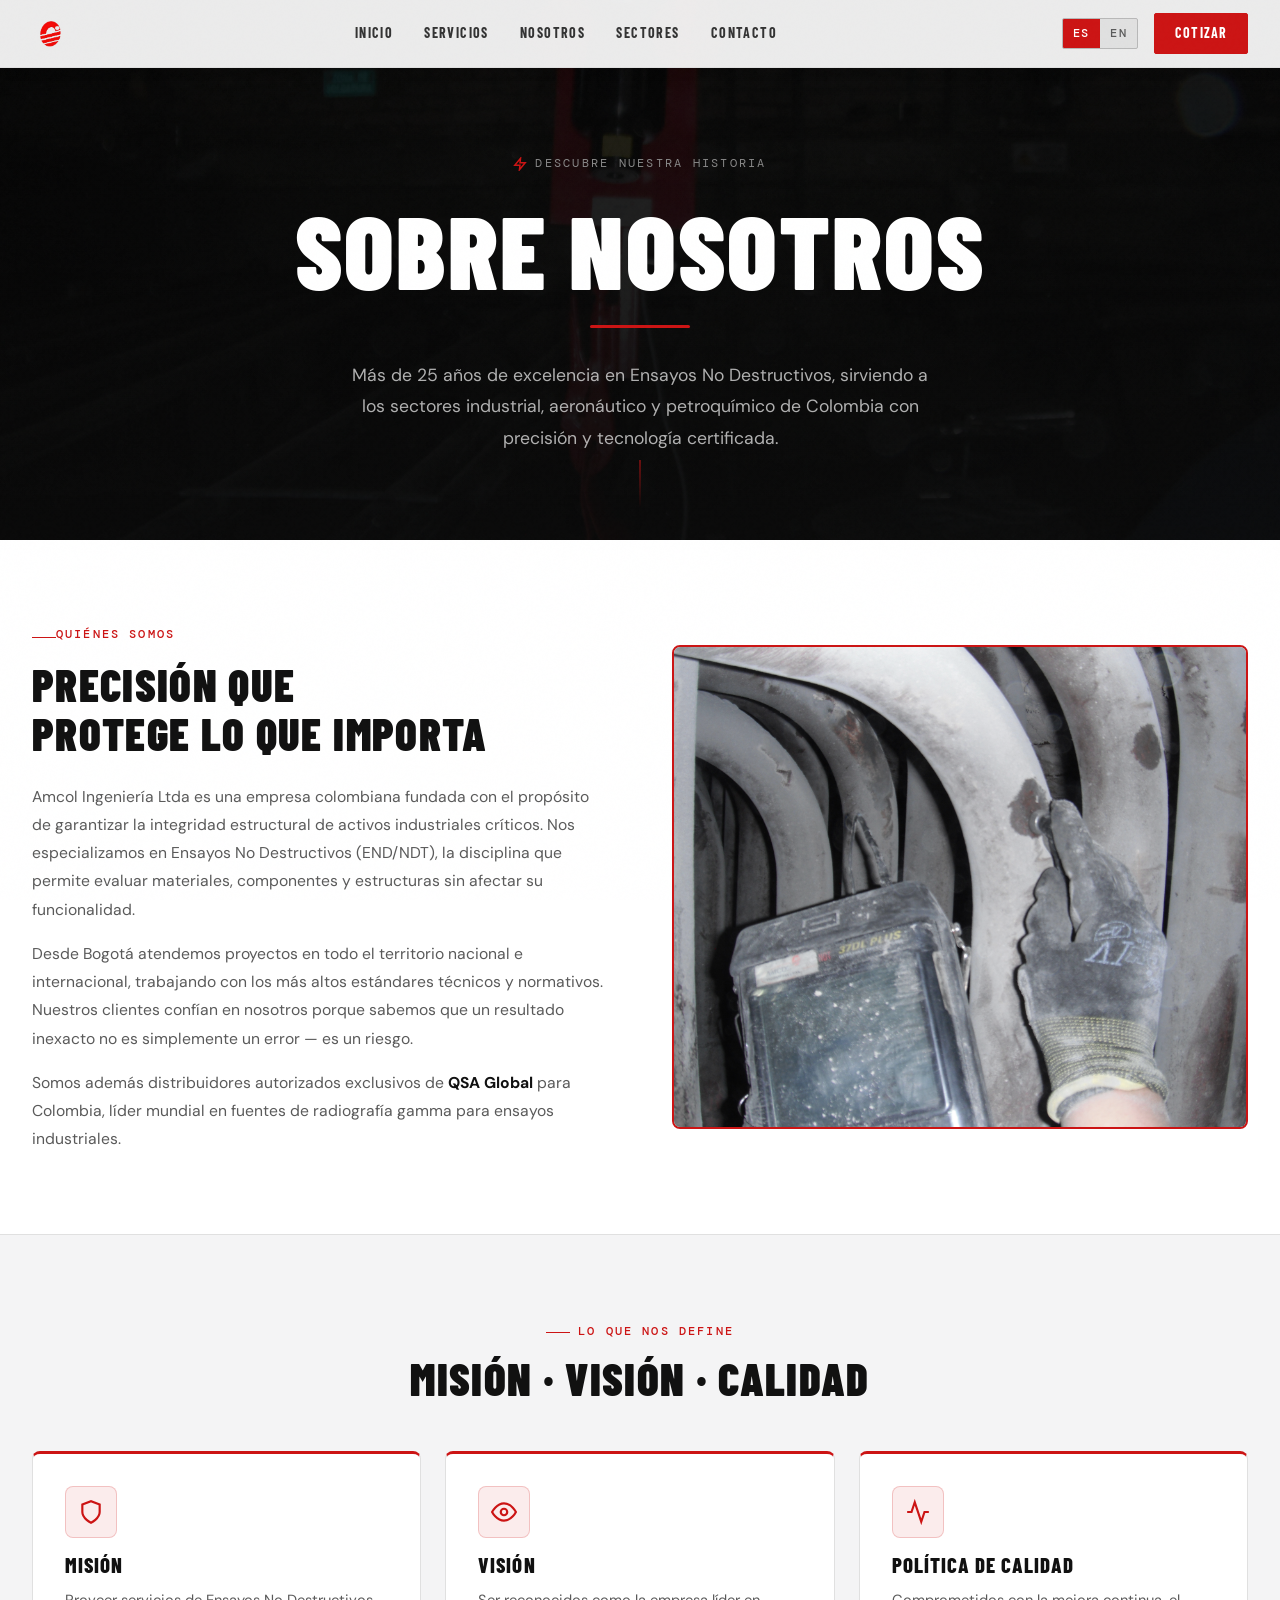
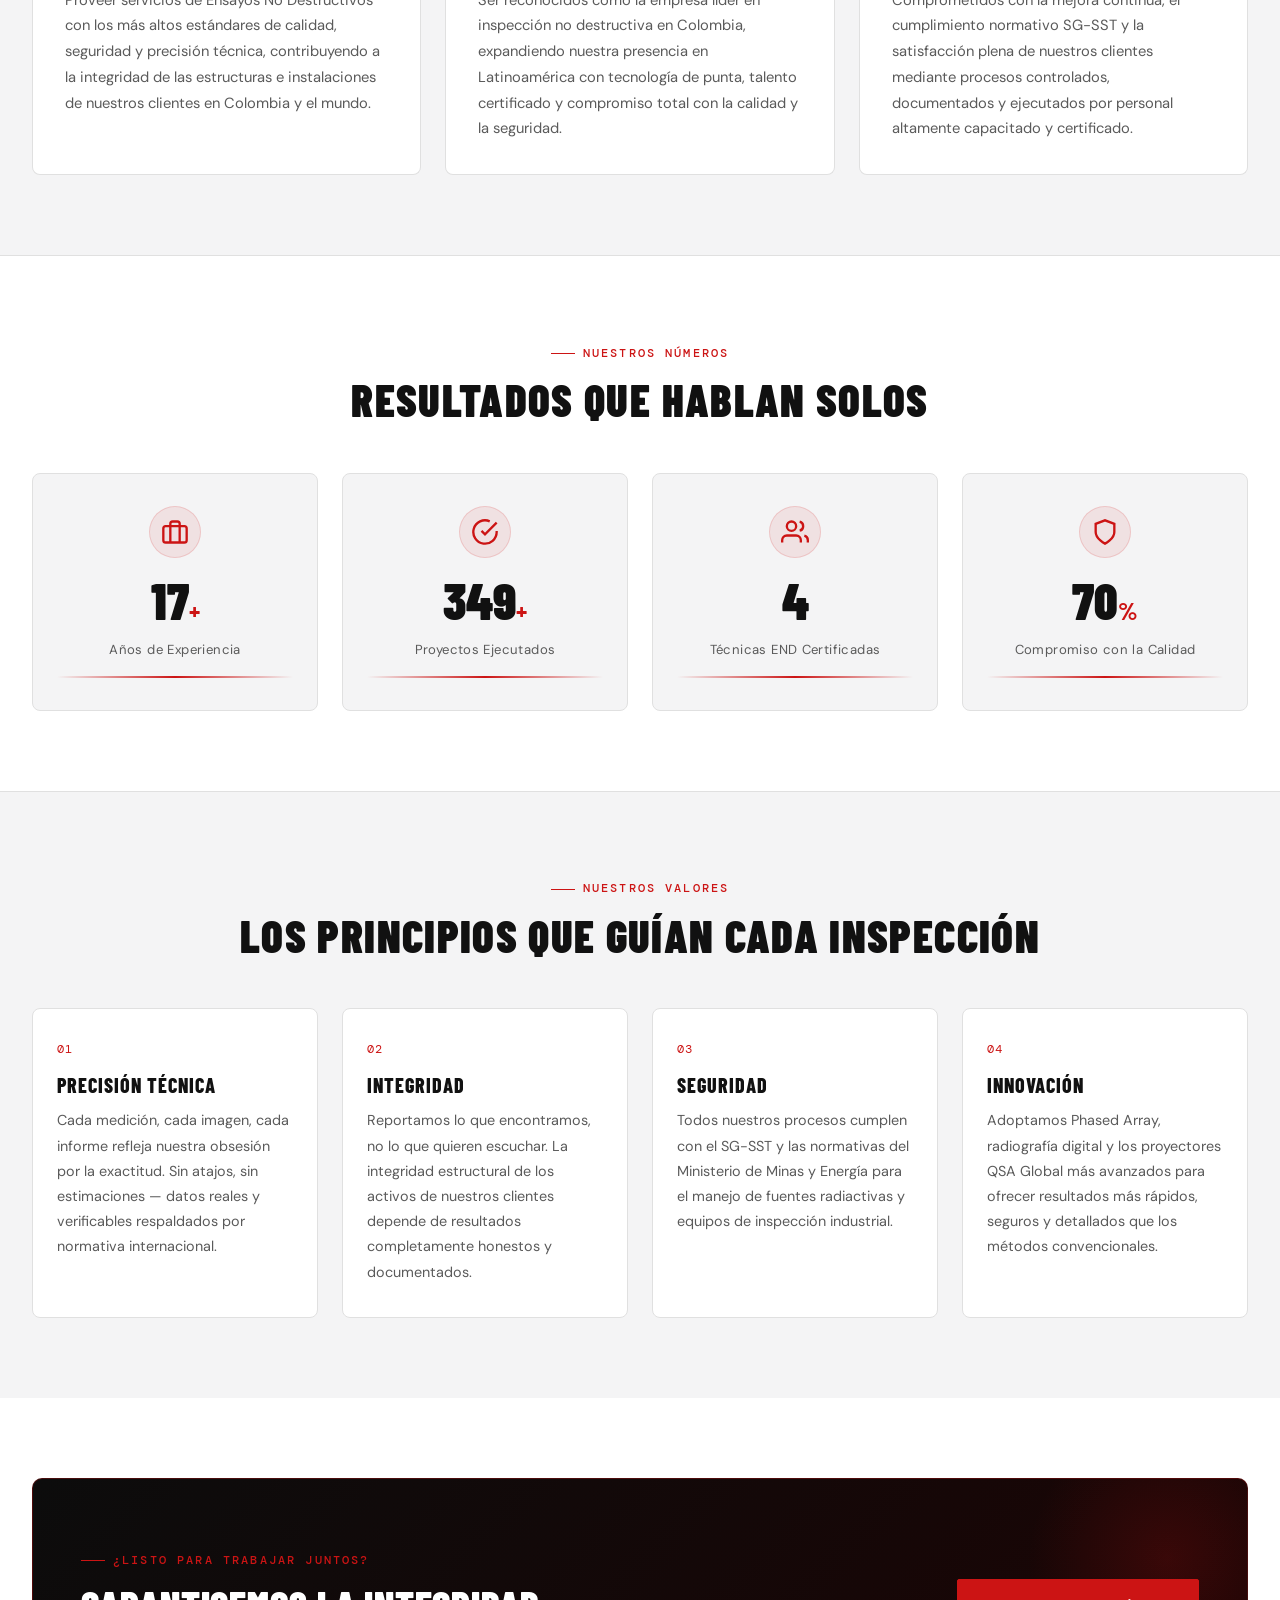
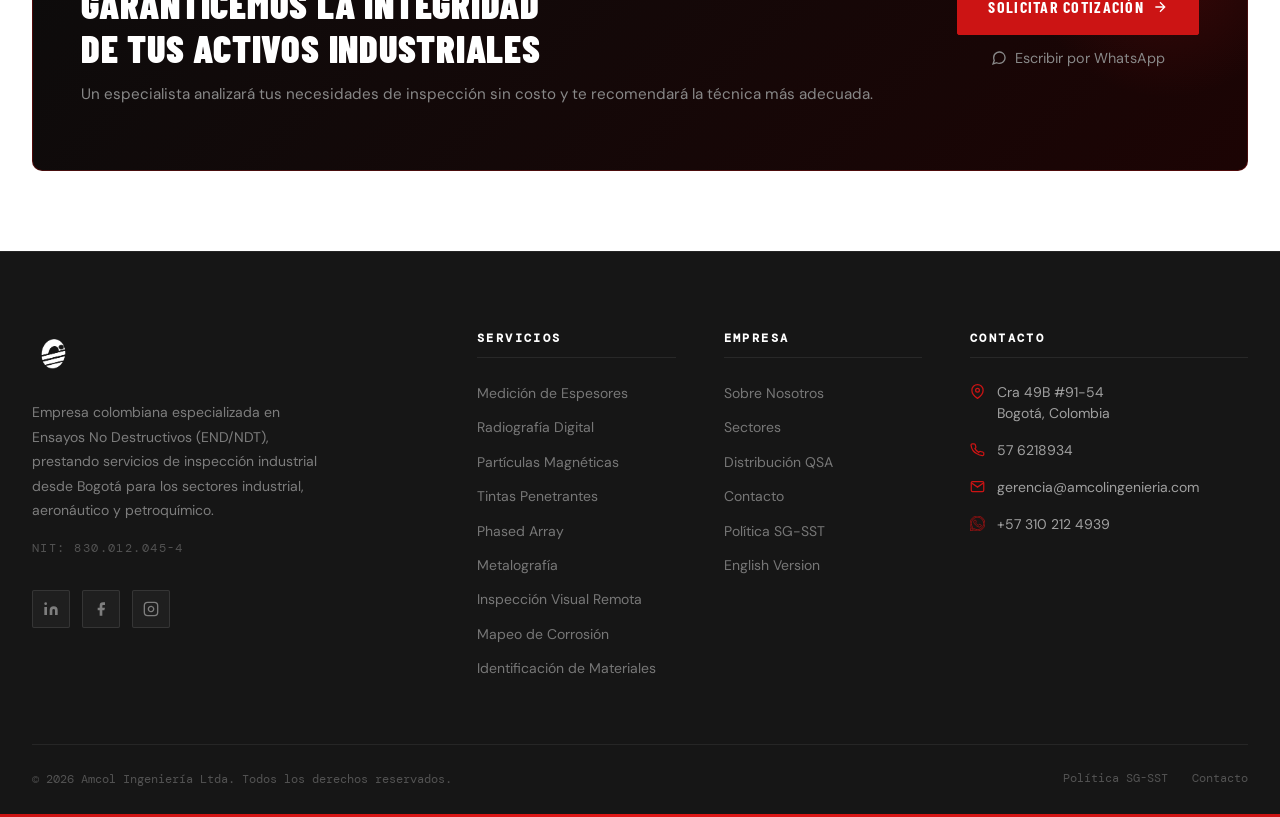
==== commit 5a5ba9f4: "Fix mobile responsive, footer nosotros, 9 servicios - responsive.css reescrito: container padding, h" ====
--- a/nosotros.html
+++ b/nosotros.html
@@ -260,8 +260,8 @@
 
       <!-- Brand -->
       <div class="footer-brand">
-        <img src="img/logo/amcol-logo.png" alt="Amcol Ingeniería Ltda"
-             class="footer-brand__logo" width="140" height="52" loading="lazy" />
+        <img src="img/logo/amcol-logo-no-background.png" alt="Amcol Ingeniería Ltda"
+             class="footer-brand__logo" width="140" height="48" loading="lazy" />
         <p>Empresa colombiana especializada en Ensayos No Destructivos (END/NDT),
            prestando servicios de inspección industrial desde Bogotá para los
            sectores industrial, aeronáutico y petroquímico.</p>
@@ -289,6 +289,9 @@
           <a href="/#servicios">Tintas Penetrantes</a>
           <a href="/#servicios">Phased Array</a>
           <a href="/#servicios">Metalografía</a>
+          <a href="/#servicios">Inspección Visual Remota</a>
+          <a href="/#servicios">Mapeo de Corrosión</a>
+          <a href="/#servicios">Identificación de Materiales</a>
         </nav>
       </div>
 
--- a/css/responsive.css
+++ b/css/responsive.css
@@ -1,84 +1,53 @@
 /* ============================================================
    AMCOL INGENIERÍA LTDA — responsive.css
-   Mobile-first breakpoints: 480 | 768 | 1024 | 1280
+   Mobile-first breakpoints: 480 | 640 | 768 | 1024 | 1280
    ============================================================ */
 
 /* ─── Tablet (≤ 1024px) ──────────────────────────────────────── */
 @media (max-width: 1024px) {
 
-  .qsa-grid { grid-template-columns: 1fr; }
-  .qsa-sources { grid-template-columns: 1fr; }
-
   /* Navbar */
   .navbar__nav,
-  .navbar__cta {
-    display: none;
-  }
-
-  .hamburger {
-    display: flex;
-  }
+  .navbar__cta { display: none; }
+  .hamburger   { display: flex; }
 
   /* Hero */
-  .hero__h1 {
-    font-size: clamp(3rem, 7vw, 5rem);
-  }
-
-  .hero__stats-row {
-    flex-wrap: wrap;
-  }
-
+  .hero__h1 { font-size: clamp(3rem, 7vw, 5rem); }
+
+  .hero__stats-row { flex-wrap: wrap; }
   .hero__stat {
     flex: 1 1 50%;
-    border-bottom: 1px solid var(--wire);
-  }
-
+    border-bottom: 1px solid rgba(255,255,255,0.08);
+  }
   .hero__stat:nth-child(2),
-  .hero__stat:nth-child(4) {
-    border-right: none;
-  }
+  .hero__stat:nth-child(4) { border-right: none; }
 
   /* Services */
-  .services-list {
-    grid-template-columns: repeat(2, 1fr);
-  }
-
-  /* About */
+  .services-list { grid-template-columns: repeat(2, 1fr); }
+
+  /* QSA */
+  .qsa-grid    { grid-template-columns: 1fr; }
+  .qsa-sources { grid-template-columns: 1fr; }
+
+  /* About (index) */
   .about-layout {
     grid-template-columns: 1fr;
     gap: var(--sp-12);
   }
-
-  .about-visual {
-    order: -1;
-  }
-
-  .about-visual__frame {
-    aspect-ratio: 16/9;
-  }
-
-  .about-visual__num {
-    display: none;
-  }
+  .about-visual { order: -1; }
+  .about-visual__frame { aspect-ratio: 16/9; }
+  .about-visual__num   { display: none; }
 
   /* Why */
-  .why-section::before {
-    font-size: 14rem;
-  }
-
+  .why-section::before { font-size: 14rem; }
   .why-layout {
     grid-template-columns: 1fr;
     gap: var(--sp-12);
   }
-
-  .why-left {
-    position: static;
-  }
+  .why-left { position: static; }
 
   /* Sectors */
-  .sectors-grid {
-    grid-template-columns: repeat(3, 1fr);
-  }
+  .sectors-grid { grid-template-columns: repeat(3, 1fr); }
 
   /* Contact */
   .contact-layout {
@@ -91,10 +60,17 @@
     grid-template-columns: 1fr 1fr;
     gap: var(--sp-8);
   }
-
-  .footer-brand {
-    grid-column: 1 / -1;
-  }
+  .footer-brand { grid-column: 1 / -1; }
+
+  /* Nosotros — about-page */
+  .about-intro__grid     { grid-template-columns: 1fr; }
+  .about-intro__img-wrap img { height: 320px; }
+  .about-pillars__grid   { grid-template-columns: 1fr; }
+  .about-stats__grid     { grid-template-columns: repeat(2, 1fr); }
+  .about-values__grid    { grid-template-columns: repeat(2, 1fr); }
+  .about-cta__card       { flex-direction: column; text-align: center; gap: 2rem; }
+  .about-cta__actions    { width: 100%; }
+  .about-cta__btn        { justify-content: center; width: 100%; }
 }
 
 /* ─── Mobile (≤ 768px) ──────────────────────────────────────── */
@@ -102,122 +78,174 @@
 
   :root {
     --sp-24: 4rem;
+    --sp-20: 3.5rem;
     --sp-16: 3rem;
   }
 
-  /* Type scale down */
+  /* Type scale */
   h1 { font-size: var(--fs-4xl); }
   h2 { font-size: var(--fs-3xl); }
-  h3 { font-size: var(--fs-xl); }
-
-  .container {
-    padding: 0 var(--sp-5);
-  }
-
-  /* Hero */
-  .hero__h1 {
-    font-size: clamp(2.5rem, 9vw, 4rem);
-  }
+  h3 { font-size: var(--fs-xl);  }
+
+  /* Container — use 1rem (valid) instead of broken sp-5 */
+  .container { padding: 0 1rem; }
+
+  /* Section headers */
+  .section-header        { margin-bottom: var(--sp-8); }
+  .section-header h2     { font-size: var(--fs-2xl); }
+  .section-header p      { font-size: var(--fs-sm); }
+
+  /* ── Hero ── */
+  .hero__h1 { font-size: clamp(2.5rem, 9vw, 4rem); }
+
+  .hero__content {
+    padding-top: var(--sp-8);
+    padding-bottom: var(--sp-24);
+  }
+
+  .hero__label { margin-bottom: var(--sp-8); }
 
   .hero__sub {
     font-size: var(--fs-base);
+    margin-bottom: var(--sp-8);
   }
 
   .hero__actions {
     flex-direction: column;
     align-items: stretch;
   }
-
-  .hero__actions .btn {
-    justify-content: center;
-  }
-
-  .hero__stats-row {
-    flex-direction: column;
-  }
-
+  .hero__actions .btn { justify-content: center; }
+
+  .hero__stats-row { flex-direction: column; }
   .hero__stat {
     flex: auto;
     border-right: none;
-    border-bottom: 1px solid var(--wire);
+    border-bottom: 1px solid rgba(255,255,255,0.08);
     display: flex;
     align-items: center;
     gap: var(--sp-4);
-  }
-
-  .hero__stat:last-child {
-    border-bottom: none;
-  }
-
+    padding: var(--sp-4) var(--sp-4);
+  }
+  .hero__stat:last-child { border-bottom: none; }
   .hero__stat-num {
     font-size: var(--fs-2xl);
     min-width: 64px;
   }
-
-  /* Services */
-  .services-list {
-    grid-template-columns: 1fr;
-  }
-
-  .svc-card {
-    min-height: 320px;
-  }
-
-  /* Sectors */
+  .hero__stat-label { font-size: var(--fs-xs); }
+
+  /* ── Services ── */
+  .services-section { padding: var(--sp-16) 0; }
+  .services-list    { grid-template-columns: 1fr; gap: 1rem; }
+  .svc-card         { min-height: 320px; }
+
+  /* ── QSA ── */
+  .qsa-section { padding: var(--sp-16) 0; }
+  .qsa-grid    { gap: var(--sp-8); }
+
+  .qsa-card { padding: var(--sp-4); }
+  .qsa-card__img-wrap { height: 200px; }
+
+  .qsa-card__specs li {
+    flex-direction: column;
+    gap: 2px;
+  }
+  .spec-val { text-align: left; }
+
+  .qsa-card__actions {
+    flex-direction: column;
+    align-items: flex-start;
+    gap: var(--sp-3);
+  }
+  .qsa-card__download { width: 100%; justify-content: center; }
+
+  /* ── About (index) ── */
+  .about-section { padding: var(--sp-16) 0; }
+
+  .about-tabs {
+    overflow-x: auto;
+    scrollbar-width: none;
+    -ms-overflow-style: none;
+    gap: var(--sp-2);
+  }
+  .about-tabs::-webkit-scrollbar { display: none; }
+
+  .tab-btn {
+    padding: var(--sp-3) var(--sp-4);
+    font-size: var(--fs-xs);
+    white-space: nowrap;
+    flex-shrink: 0;
+  }
+
+  /* ── Sectors ── */
+  .sectors-section { padding: var(--sp-16) 0; }
   .sectors-grid {
     grid-template-columns: 1fr;
     gap: var(--sp-4);
   }
-
   .sector-card {
     display: flex;
-    gap: var(--sp-5);
+    gap: var(--sp-4);
     align-items: flex-start;
-  }
-
+    padding: var(--sp-4);
+  }
   .sector-card__icon {
     margin-bottom: 0;
     flex-shrink: 0;
   }
-
-  /* Why */
-  .why-section::before {
-    display: none;
-  }
-
-  /* Contact form */
-  .form-row {
-    grid-template-columns: 1fr;
-  }
-
-  .contact-form-box {
-    padding: var(--sp-6);
-  }
-
-  /* Footer */
+  .sector-card h3 { font-size: var(--fs-base); }
+
+  /* ── Why Amcol ── */
+  .why-section       { padding: var(--sp-16) 0; }
+  .why-section::before { display: none; }
+  .why-left p        { font-size: var(--fs-base); }
+
+  /* ── Contact ── */
+  .contact-section  { padding: var(--sp-16) 0; }
+  .form-row         { grid-template-columns: 1fr; }
+  .contact-form-box { padding: var(--sp-6); }
+  .contact-map      { height: 220px; }
+
+  /* ── Footer ── */
   .footer__main {
     grid-template-columns: 1fr;
-    gap: var(--sp-8);
-  }
-
-  .footer-brand {
-    grid-column: auto;
-  }
-
+    gap: var(--sp-6);
+    padding: var(--sp-12) 0 var(--sp-8);
+  }
+  .footer-brand { grid-column: auto; }
   .footer__bottom {
     flex-direction: column;
     align-items: flex-start;
     gap: var(--sp-2);
   }
-
-  /* About */
-  .about-tabs {
-    overflow-x: auto;
-    scrollbar-width: none;
-    -ms-overflow-style: none;
-  }
-
-  .about-tabs::-webkit-scrollbar { display: none; }
+  .footer-brand p      { font-size: var(--fs-xs); }
+  .footer-links        { gap: var(--sp-2); }
+  .footer-contact-list { gap: var(--sp-3); }
+
+  /* ── Nosotros (about-page) ── */
+  .about-intro  { padding: 3rem 0; }
+  .about-pillars,
+  .about-stats,
+  .about-values,
+  .about-cta    { padding: 3rem 0; }
+
+  .about-hero { padding: calc(var(--navbar-h) + 3rem) 0 3rem; }
+  .about-hero__title { font-size: clamp(2.8rem, 10vw, 4rem); }
+  .about-hero__lead  { font-size: 0.95rem; padding: 0 0.5rem; }
+
+  .about-intro__grid  { gap: 2rem; }
+  .about-intro__img-wrap img { height: 240px; }
+
+  .about-pillars__header,
+  .about-stats__header,
+  .about-values__header { margin-bottom: 1.5rem; }
+
+  .pillar-card  { padding: 1.5rem; }
+  .stat-card    { padding: 1.5rem 1rem; }
+  .value-card   { padding: 1.5rem; }
+
+  .about-cta__card  { padding: 2rem 1.25rem; }
+  .about-cta__title { font-size: 1.6rem; }
+  .about-cta__btn   { width: 100%; justify-content: center; }
 }
 
 /* ─── Small Mobile (≤ 480px) ─────────────────────────────────── */
@@ -228,13 +256,11 @@
     --sp-16: 2.5rem;
   }
 
-  .hero__h1 {
-    font-size: clamp(2.2rem, 10vw, 3.2rem);
-  }
-
-  .navbar__logo img {
-    height: 32px;
-  }
+  .container { padding: 0 0.75rem; }
+
+  .hero__h1 { font-size: clamp(2.2rem, 10vw, 3.2rem); }
+
+  .navbar__logo img { height: 32px; }
 
   .btn {
     font-size: var(--fs-sm);
@@ -246,13 +272,26 @@
     min-width: 50px;
   }
 
-  .svc-card {
-    min-height: 280px;
-  }
-
-  .about-visual__badge strong {
-    font-size: var(--fs-base);
-  }
+  .svc-card { min-height: 280px; }
+
+  /* QSA */
+  .qsa-card__title { font-size: 1.4rem; }
+
+  /* About stats */
+  .about-stats__grid  { grid-template-columns: repeat(2, 1fr); gap: 0.75rem; }
+  .about-values__grid { grid-template-columns: 1fr; }
+
+  .stat-card__number  { font-size: 2rem; }
+
+  .about-cta__card    { padding: 1.5rem 1rem; }
+
+  /* Nosotros hero */
+  .about-hero__title  { font-size: clamp(2.4rem, 11vw, 3.2rem); }
+
+  .about-visual__badge strong { font-size: var(--fs-base); }
+
+  /* Footer */
+  .footer-brand__logo { height: 36px; }
 }
 
 /* ─── Accessibility: reduced motion ─────────────────────────── */
@@ -262,23 +301,19 @@
     animation-iteration-count: 1 !important;
     transition-duration: 0.01ms !important;
   }
-
   html { scroll-behavior: auto; }
 }
 
 /* ─── Print ──────────────────────────────────────────────────── */
 @media print {
   .navbar, .scroll-top, .hero__scan, .mobile-menu,
-  .contact-form-box, .footer__strip {
-    display: none !important;
-  }
+  .contact-form-box, .footer__strip { display: none !important; }
 
   body {
     background: white;
     color: black;
     font-size: 11pt;
   }
-
   a { color: black; text-decoration: underline; }
 
   .hero {
@@ -287,7 +322,6 @@
     background: white;
     color: black;
   }
-
   .hero__photo,
   .hero__vignette,
   .hero__grid { display: none; }
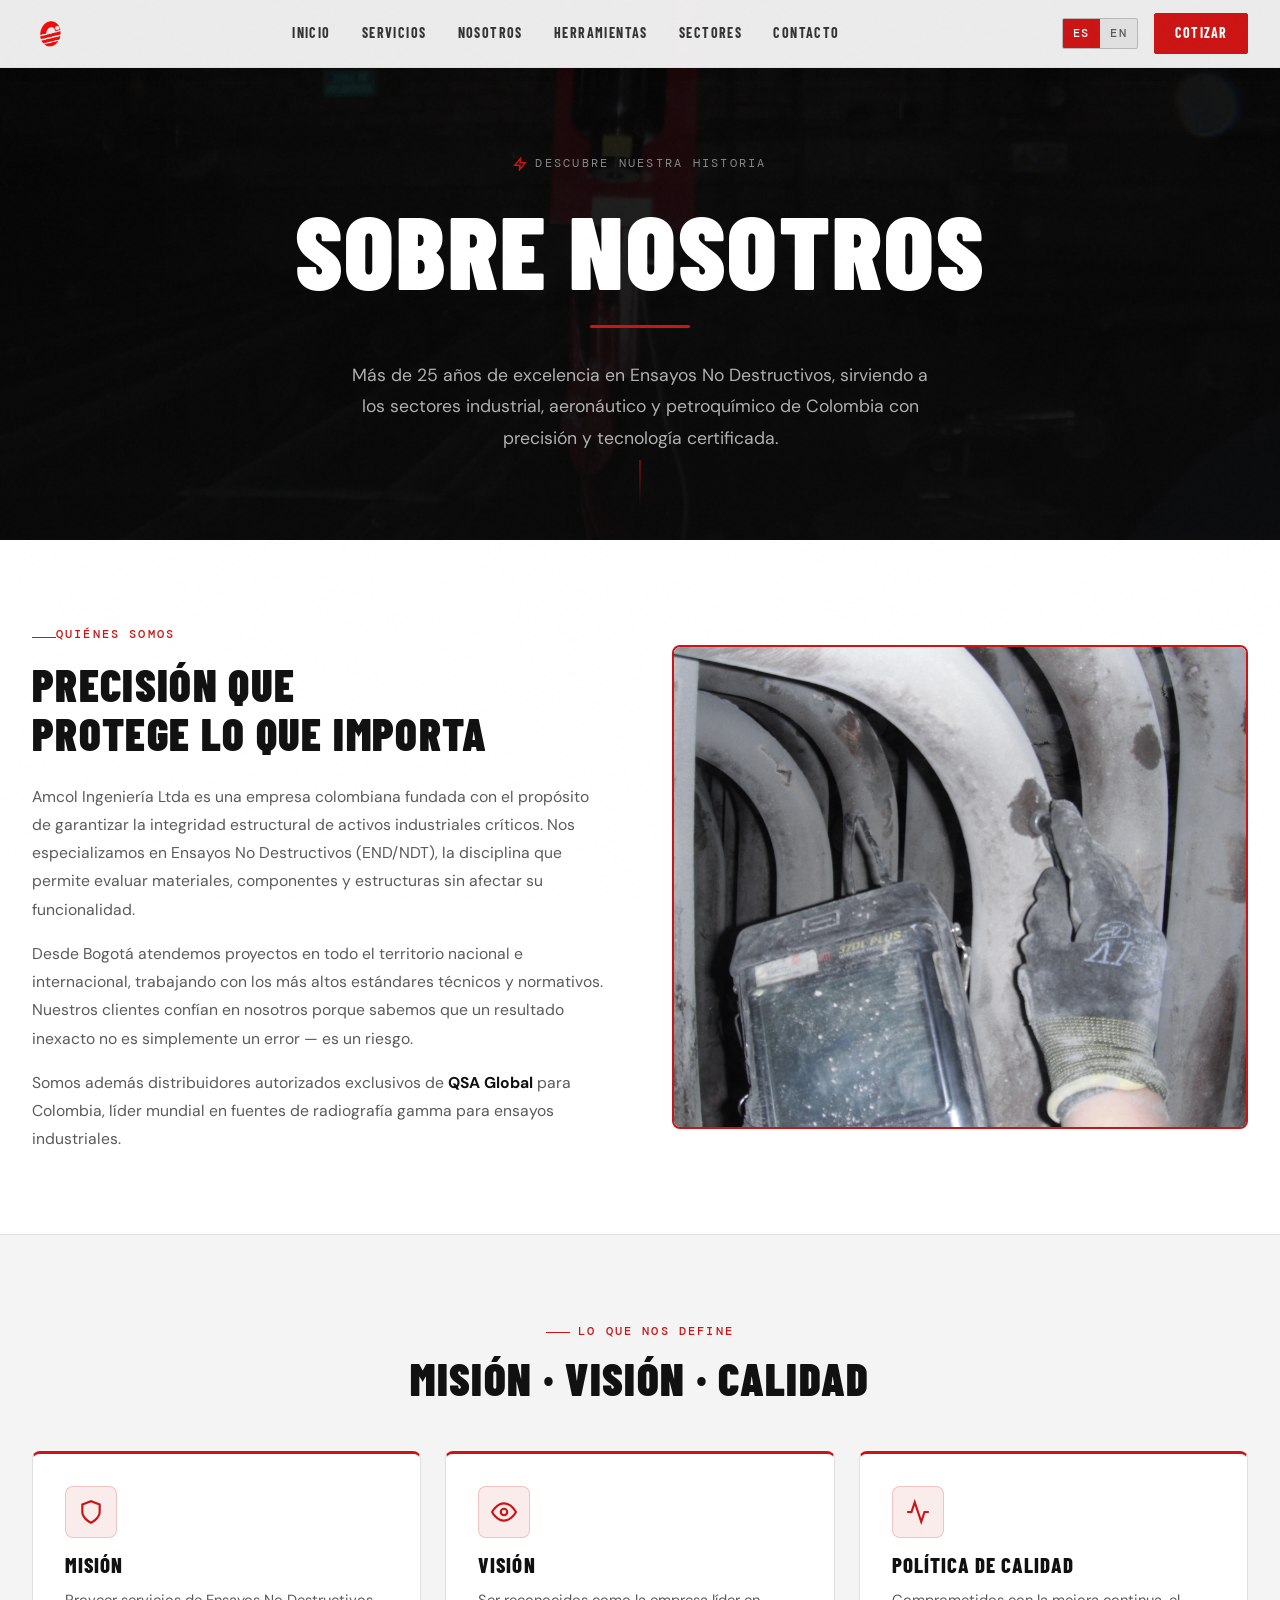
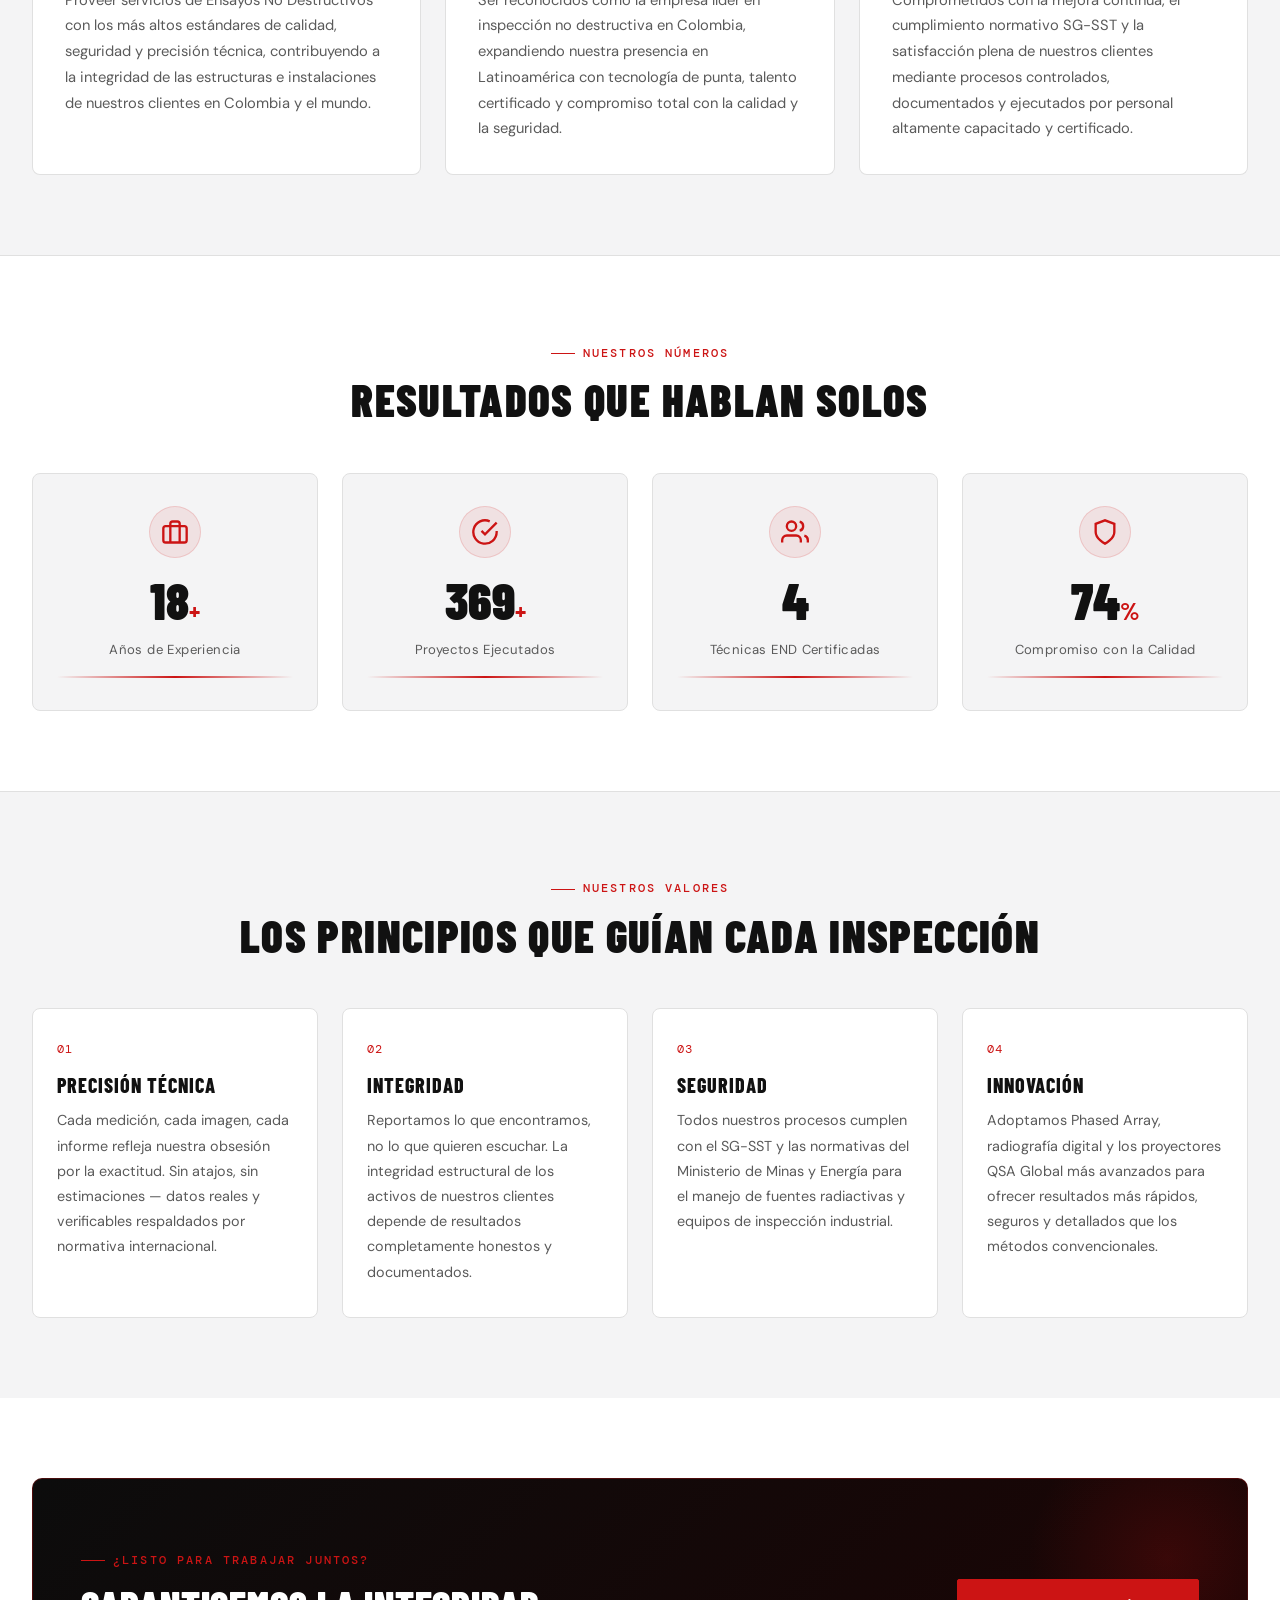
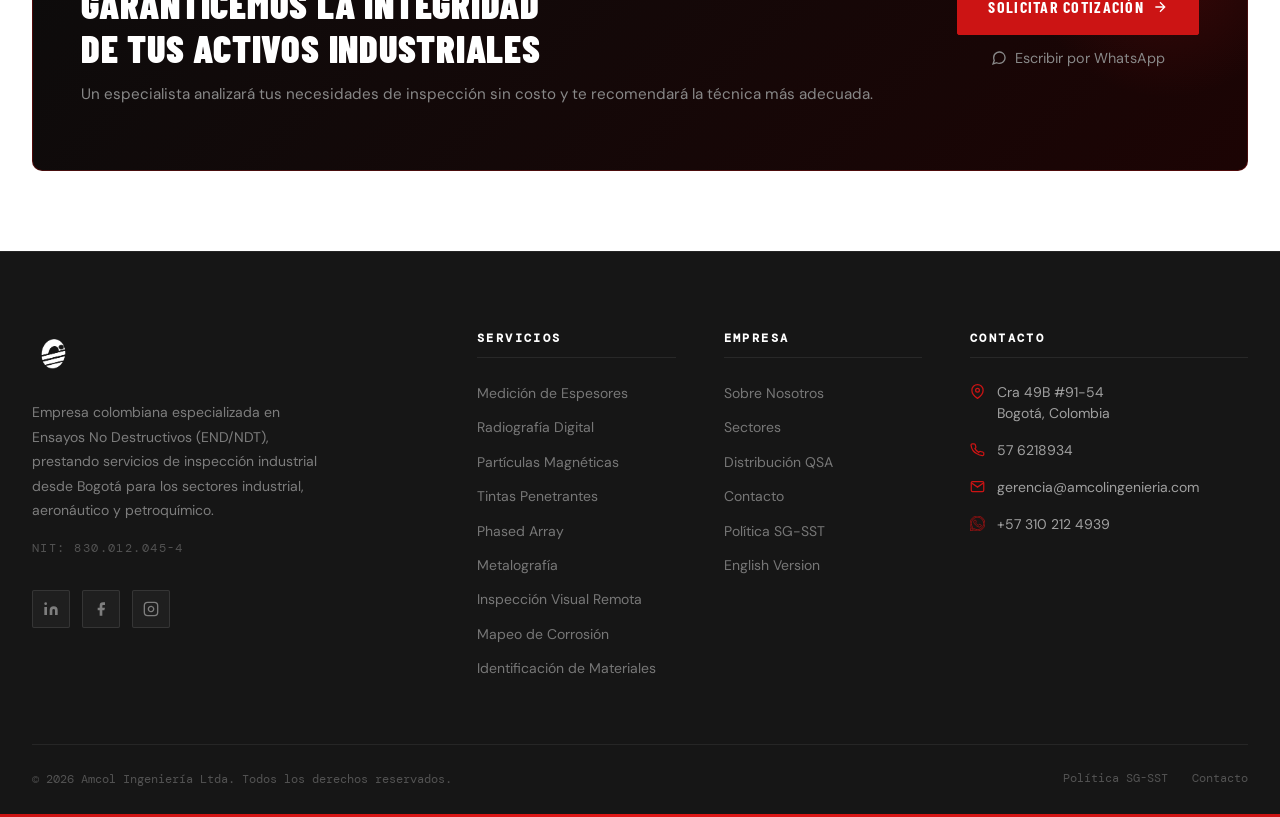
==== commit ef6bf464: "Agrega página Herramientas API 653 con calculadoras §4.4 y §4.3 - Nueva página herramientas.html con" ====
--- a/nosotros.html
+++ b/nosotros.html
@@ -27,8 +27,9 @@
       <ul class="navbar__nav" role="list">
         <li><a href="/"              class="navbar__link">Inicio</a></li>
         <li><a href="/#servicios"    class="navbar__link">Servicios</a></li>
-        <li><a href="/nosotros.html" class="navbar__link active">Nosotros</a></li>
-        <li><a href="/#sectores"     class="navbar__link">Sectores</a></li>
+        <li><a href="/nosotros.html"     class="navbar__link active">Nosotros</a></li>
+        <li><a href="/herramientas.html" class="navbar__link">Herramientas</a></li>
+        <li><a href="/#sectores"         class="navbar__link">Sectores</a></li>
         <li><a href="/#contacto"     class="navbar__link">Contacto</a></li>
       </ul>
       <div class="navbar__right">
@@ -45,8 +46,9 @@
     <div class="mobile-menu" id="mobile-drawer" aria-hidden="true">
       <a href="/"              class="navbar__link">Inicio</a>
       <a href="/#servicios"    class="navbar__link">Servicios</a>
-      <a href="/nosotros.html" class="navbar__link">Nosotros</a>
-      <a href="/#sectores"     class="navbar__link">Sectores</a>
+      <a href="/nosotros.html"     class="navbar__link">Nosotros</a>
+      <a href="/herramientas.html" class="navbar__link">Herramientas</a>
+      <a href="/#sectores"         class="navbar__link">Sectores</a>
       <a href="/#contacto"     class="navbar__link">Contacto</a>
       <div class="mobile-menu__footer">
         <div class="lang-switch"><a href="/nosotros.html" class="active">ES</a><a href="/en/">EN</a></div>
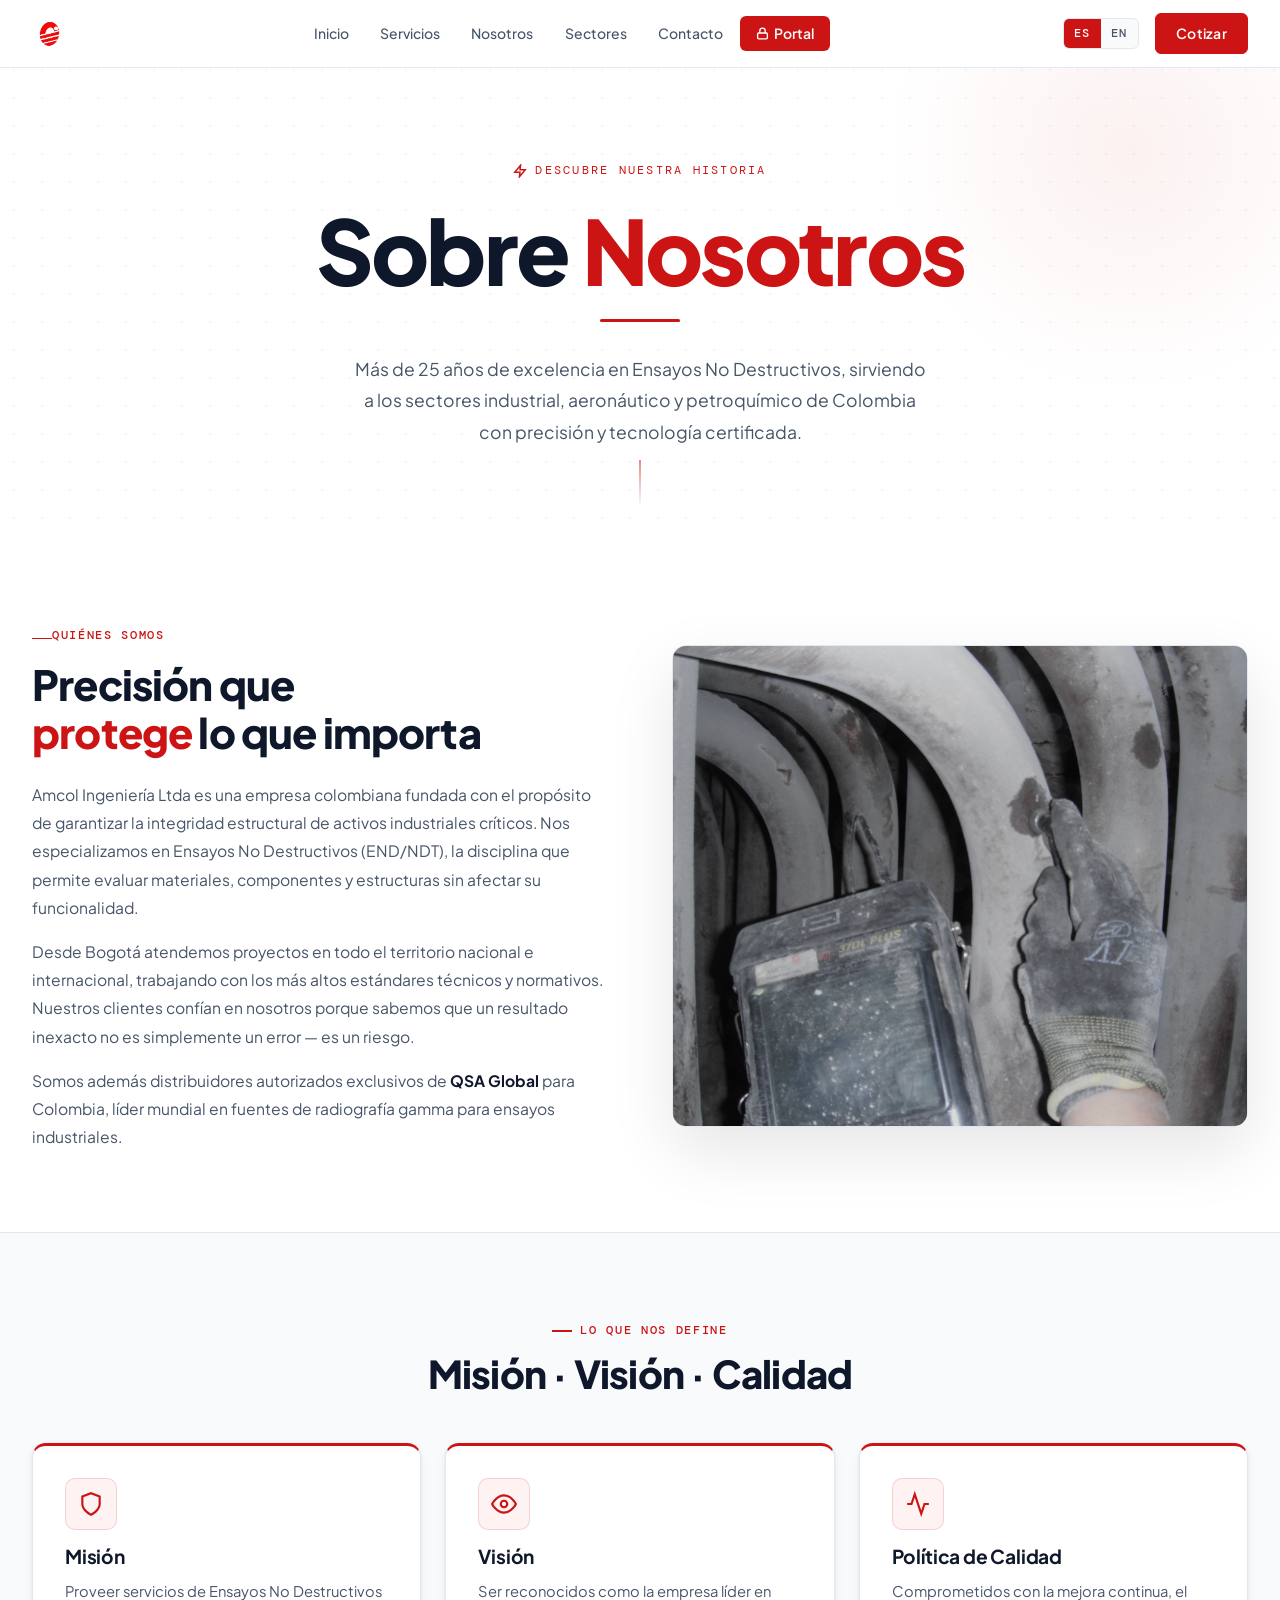
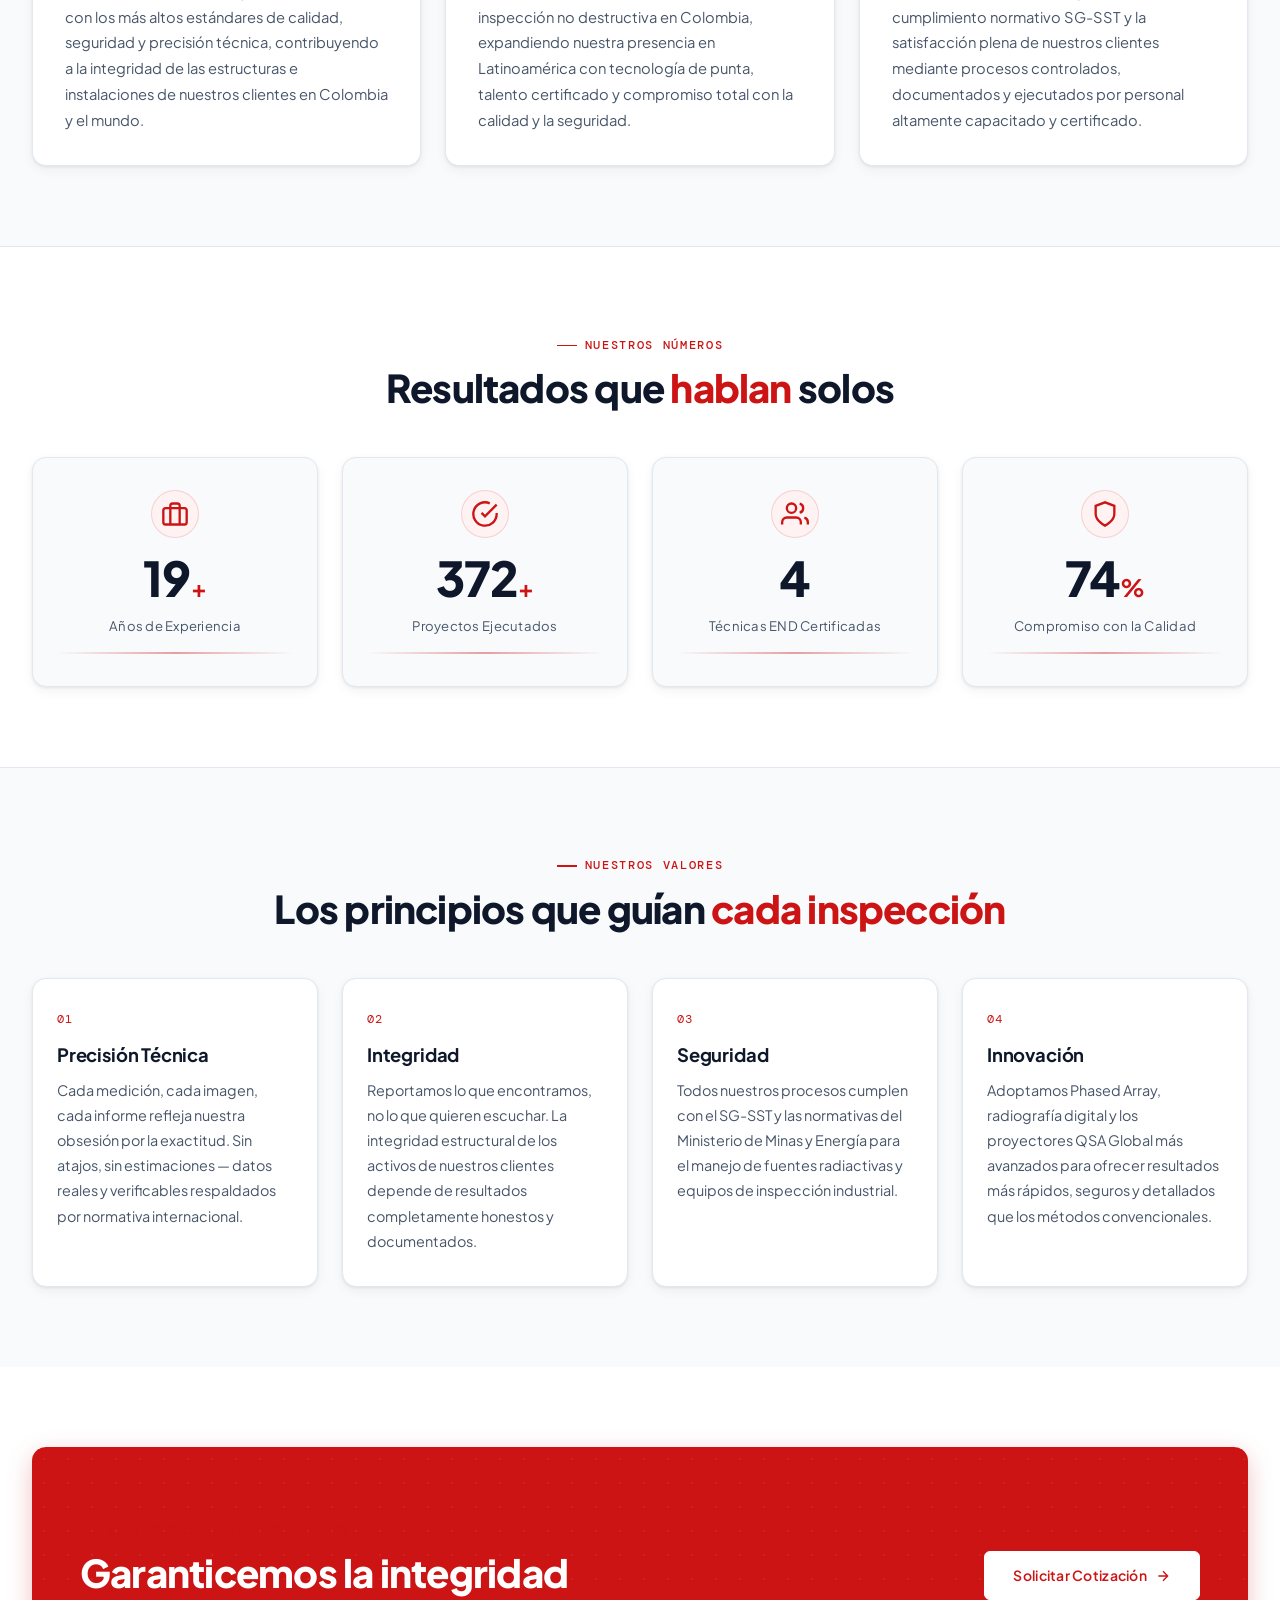
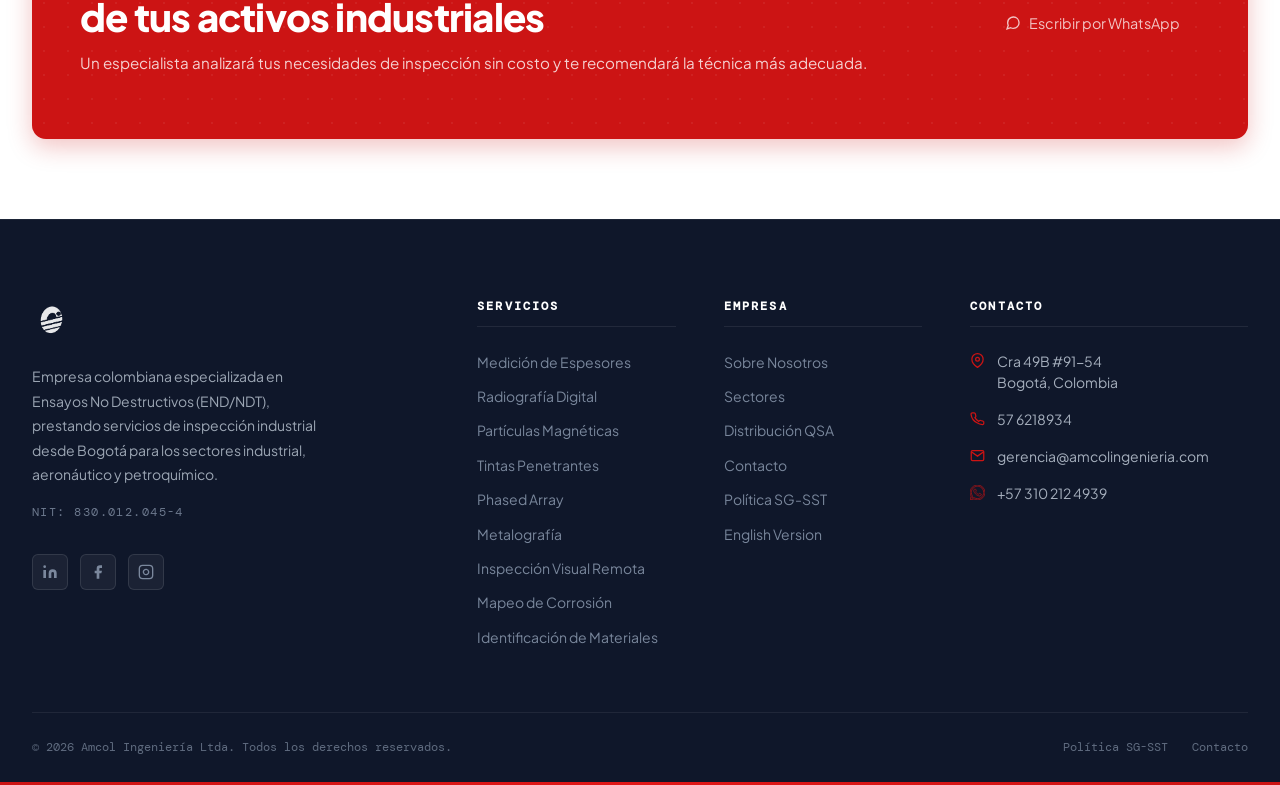
==== commit b8c40042: "Redesign completo: light theme con Plus Jakarta Sans - Nuevos tokens de diseño: fondo blanco, texto " ====
--- a/nosotros.html
+++ b/nosotros.html
@@ -1,5 +1,5 @@
 <!DOCTYPE html>
-<html lang="es" class="dark">
+<html lang="es">
 <head>
   <meta charset="UTF-8" />
   <meta name="viewport" content="width=device-width, initial-scale=1.0" />
@@ -27,10 +27,13 @@
       <ul class="navbar__nav" role="list">
         <li><a href="/"              class="navbar__link">Inicio</a></li>
         <li><a href="/#servicios"    class="navbar__link">Servicios</a></li>
-        <li><a href="/nosotros.html"     class="navbar__link active">Nosotros</a></li>
-        <li><a href="/herramientas.html" class="navbar__link">Herramientas</a></li>
-        <li><a href="/#sectores"         class="navbar__link">Sectores</a></li>
+        <li><a href="/nosotros.html" class="navbar__link active">Nosotros</a></li>
+        <li><a href="/#sectores"     class="navbar__link">Sectores</a></li>
         <li><a href="/#contacto"     class="navbar__link">Contacto</a></li>
+        <li><a href="/portal.html" class="navbar__link navbar__link--portal">
+          <svg width="13" height="13" viewBox="0 0 24 24" fill="none" stroke="currentColor" stroke-width="2.5" aria-hidden="true"><rect x="3" y="11" width="18" height="11" rx="2"/><path d="M7 11V7a5 5 0 0 1 10 0v4"/></svg>
+          Portal
+        </a></li>
       </ul>
       <div class="navbar__right">
         <div class="lang-switch">
@@ -46,10 +49,10 @@
     <div class="mobile-menu" id="mobile-drawer" aria-hidden="true">
       <a href="/"              class="navbar__link">Inicio</a>
       <a href="/#servicios"    class="navbar__link">Servicios</a>
-      <a href="/nosotros.html"     class="navbar__link">Nosotros</a>
-      <a href="/herramientas.html" class="navbar__link">Herramientas</a>
-      <a href="/#sectores"         class="navbar__link">Sectores</a>
+      <a href="/nosotros.html" class="navbar__link">Nosotros</a>
+      <a href="/#sectores"     class="navbar__link">Sectores</a>
       <a href="/#contacto"     class="navbar__link">Contacto</a>
+      <a href="/portal.html" class="navbar__link navbar__link--portal" style="margin-top:0.5rem;">Portal Cliente</a>
       <div class="mobile-menu__footer">
         <div class="lang-switch"><a href="/nosotros.html" class="active">ES</a><a href="/en/">EN</a></div>
         <a href="/#contacto" class="btn btn-primary">Cotizar</a>
--- a/css/main.css
+++ b/css/main.css
@@ -1,43 +1,61 @@
 /* ============================================================
    AMCOL INGENIERÍA LTDA — main.css
-   Aesthetic: "Precision in Darkness" — Industrial Editorial
-   Fonts: Barlow Condensed (display) + DM Sans (body) + DM Mono (data)
+   Aesthetic: Trust & Authority — clean light, Swiss grid
+   Fonts: Plus Jakarta Sans (display + body) + DM Mono (data)
    ============================================================ */
 
-@import url('https://fonts.googleapis.com/css2?family=Barlow+Condensed:ital,wght@0,300;0,400;0,600;0,700;0,800;0,900;1,700&family=DM+Sans:ital,opsz,wght@0,9..40,300;0,9..40,400;0,9..40,500;0,9..40,600;1,9..40,400&family=DM+Mono:wght@400;500&display=swap');
+@import url('https://fonts.googleapis.com/css2?family=Plus+Jakarta+Sans:ital,wght@0,300;0,400;0,500;0,600;0,700;0,800;1,400&family=DM+Mono:wght@400;500&display=swap');
 
 /* ─── Brand Tokens ─────────────────────────────────────────── */
 :root {
   /* Core palette */
   --red:          #CC1414;
-  --red-hot:      #E01818;
-  --red-dim:      rgba(204, 20, 20, 0.10);
-  --red-glow:     rgba(204, 20, 20, 0.20);
-  --ink:          #FFFFFF;
-  --ink-90:       rgba(255, 255, 255, 0.92);
-  --ink-70:       rgba(255, 255, 255, 0.7);
-  --steel:        #F4F4F5;
-  --steel-light:  #EBEBEB;
-  --wire:         #E0E0E0;
-  --ash:          #B8B8B8;
-  --smoke:        #5A5A5A;
-  --mist:         #333333;
-  --chalk:        #111111;
+  --red-hot:      #B91111;
+  --red-dim:      #FEF2F2;
+  --red-glow:     rgba(204, 20, 20, 0.12);
+
+  /* Light theme surfaces */
+  --background:   #FFFFFF;
+  --surface:      #F8FAFC;
+  --surface-2:    #F1F5F9;
+
+  /* Text */
+  --ink:          #0F172A;
+  --ink-muted:    #475569;
+  --ink-subtle:   #94A3B8;
+
+  /* Borders */
+  --border:       #E2E8F0;
+  --border-strong:#CBD5E1;
+
+  /* Anchors */
   --white:        #FFFFFF;
+  --black:        #0D0D0D;
+
+  /* Footer (intentionally dark) */
+  --footer-bg:    #0F172A;
+  --footer-text:  #CBD5E1;
+
+  /* Legacy aliases kept for backwards compat */
+  --steel:        var(--surface);
+  --steel-light:  var(--surface-2);
+  --wire:         var(--border);
+  --chalk:        var(--ink);
+  --smoke:        var(--ink-muted);
 
   /* Semantic aliases */
   --color-primary:      var(--red);
-  --color-bg:           var(--ink);
-  --color-surface:      var(--steel);
-  --color-surface-2:    var(--steel-light);
-  --color-border:       var(--wire);
-  --color-text:         var(--chalk);
-  --color-text-muted:   var(--smoke);
-  --color-heading:      var(--chalk);
+  --color-bg:           var(--background);
+  --color-surface:      var(--surface);
+  --color-surface-2:    var(--surface-2);
+  --color-border:       var(--border);
+  --color-text:         var(--ink);
+  --color-text-muted:   var(--ink-muted);
+  --color-heading:      var(--ink);
 
   /* Typography */
-  --font-display: 'Barlow Condensed', sans-serif;
-  --font-body:    'DM Sans', sans-serif;
+  --font-display: 'Plus Jakarta Sans', sans-serif;
+  --font-body:    'Plus Jakarta Sans', sans-serif;
   --font-mono:    'DM Mono', monospace;
 
   /* Type scale */
@@ -73,22 +91,24 @@
   --max-w-text: 720px;
 
   /* Radii */
-  --r-sm: 2px;
-  --r-md: 4px;
-  --r-lg: 8px;
+  --r-sm:  6px;
+  --r-md:  10px;
+  --r-lg:  14px;
+  --r-xl:  20px;
 
   /* Shadows */
-  --shadow-red:  0 0 40px rgba(204,20,20,0.2);
-  --shadow-deep: 0 24px 64px rgba(0,0,0,0.12);
-  --shadow-card: 0 4px 24px rgba(0,0,0,0.08);
+  --shadow-card:       0 1px 3px rgba(0,0,0,0.07), 0 4px 12px rgba(0,0,0,0.05);
+  --shadow-card-hover: 0 4px 16px rgba(0,0,0,0.10), 0 1px 4px rgba(0,0,0,0.06);
+  --shadow-deep:       0 24px 64px rgba(0,0,0,0.10);
+  --shadow-red:        0 8px 24px rgba(204,20,20,0.25);
 
   /* Transitions */
   --ease:      cubic-bezier(0.25, 0.1, 0.25, 1);
   --ease-out:  cubic-bezier(0.0, 0.0, 0.2, 1);
   --ease-in:   cubic-bezier(0.4, 0.0, 1, 1);
   --t-fast:    160ms;
-  --t-base:    280ms;
-  --t-slow:    480ms;
+  --t-base:    220ms;
+  --t-slow:    400ms;
 }
 
 /* ─── Reset ─────────────────────────────────────────────────── */
@@ -101,31 +121,20 @@
 html {
   scroll-behavior: smooth;
   font-size: 16px;
-  background-color: var(--ink);
+  background-color: var(--background);
 }
 
 body {
   font-family: var(--font-body);
   font-size: var(--fs-base);
-  color: var(--color-text);
-  background-color: var(--ink);
+  color: var(--ink);
+  background-color: var(--background);
   line-height: 1.6;
   -webkit-font-smoothing: antialiased;
   -moz-osx-font-smoothing: grayscale;
   overflow-x: hidden;
 }
 
-/* Subtle noise texture on entire page */
-body::before {
-  content: '';
-  position: fixed;
-  inset: 0;
-  background-image: url("data:image/svg+xml,%3Csvg viewBox='0 0 256 256' xmlns='http://www.w3.org/2000/svg'%3E%3Cfilter id='noise'%3E%3CfeTurbulence type='fractalNoise' baseFrequency='0.9' numOctaves='4' stitchTiles='stitch'/%3E%3C/filter%3E%3Crect width='100%25' height='100%25' filter='url(%23noise)' opacity='0.035'/%3E%3C/svg%3E");
-  pointer-events: none;
-  z-index: 9999;
-  opacity: 0.4;
-}
-
 img { max-width: 100%; height: auto; display: block; }
 a { text-decoration: none; color: inherit; }
 ul, ol { list-style: none; }
@@ -135,26 +144,23 @@
 h1, h2, h3, h4, h5, h6 {
   font-family: var(--font-display);
   font-weight: 800;
-  line-height: 1.05;
-  color: var(--color-heading);
-  letter-spacing: -0.01em;
-  text-transform: uppercase;
-}
-
-h1 { font-size: var(--fs-5xl);  font-weight: 900; }
+  line-height: 1.1;
+  color: var(--ink);
+  letter-spacing: -0.02em;
+}
+
+h1 { font-size: var(--fs-5xl);  font-weight: 800; }
 h2 { font-size: var(--fs-4xl);  font-weight: 800; }
 h3 { font-size: var(--fs-2xl);  font-weight: 700; }
 h4 { font-size: var(--fs-lg);   font-weight: 700; }
-h5 { font-size: var(--fs-base); font-weight: 600; font-family: var(--font-body); text-transform: none; letter-spacing: 0; }
+h5 { font-size: var(--fs-base); font-weight: 600; letter-spacing: 0; }
 
 p {
   font-family: var(--font-body);
   font-size: var(--fs-base);
-  color: var(--color-text-muted);
+  color: var(--ink-muted);
   line-height: 1.75;
   font-weight: 400;
-  text-transform: none;
-  letter-spacing: 0;
 }
 
 .mono {
@@ -188,7 +194,7 @@
   font-family: var(--font-mono);
   font-size: var(--fs-xs);
   font-weight: 500;
-  letter-spacing: 0.18em;
+  letter-spacing: 0.14em;
   text-transform: uppercase;
   color: var(--red);
 }
@@ -196,8 +202,8 @@
 .label::before {
   content: '';
   display: inline-block;
-  width: 24px;
-  height: 1px;
+  width: 20px;
+  height: 1.5px;
   background-color: var(--red);
   flex-shrink: 0;
 }
@@ -222,8 +228,8 @@
 .section-header.centered .label::after {
   content: '';
   display: inline-block;
-  width: 24px;
-  height: 1px;
+  width: 20px;
+  height: 1.5px;
   background-color: var(--red);
   flex-shrink: 0;
 }
@@ -247,9 +253,10 @@
 
 /* ─── Red accent line ────────────────────────────────────────── */
 .accent-line {
-  width: 48px;
+  width: 40px;
   height: 3px;
   background: var(--red);
+  border-radius: 2px;
   margin: var(--sp-4) 0 var(--sp-6);
 }
 
@@ -262,79 +269,80 @@
   display: inline-flex;
   align-items: center;
   gap: var(--sp-2);
-  padding: 0.875rem 1.875rem;
-  font-family: var(--font-display);
-  font-size: var(--fs-base);
-  font-weight: 700;
-  letter-spacing: 0.08em;
-  text-transform: uppercase;
+  padding: 0.75rem 1.75rem;
+  font-family: var(--font-body);
+  font-size: var(--fs-sm);
+  font-weight: 600;
+  letter-spacing: 0.02em;
   border-radius: var(--r-sm);
   transition: all var(--t-base) var(--ease-out);
   white-space: nowrap;
-  position: relative;
-  overflow: hidden;
-}
-
-.btn::after {
-  content: '';
-  position: absolute;
-  inset: 0;
-  background: rgba(255,255,255,0.06);
-  opacity: 0;
-  transition: opacity var(--t-fast);
-}
-
-.btn:hover::after { opacity: 1; }
+  cursor: pointer;
+}
 
 .btn-primary {
   background-color: var(--red);
   color: var(--white);
-  border: 1px solid var(--red);
+  border: 1.5px solid var(--red);
 }
 
 .btn-primary:hover {
   background-color: var(--red-hot);
   border-color: var(--red-hot);
-  transform: translateY(-2px);
-  box-shadow: 0 8px 24px rgba(204,20,20,0.4);
+  transform: translateY(-1px);
+  box-shadow: var(--shadow-red);
 }
 
 .btn-ghost {
   background: transparent;
-  color: var(--white);
-  border: 1px solid var(--wire);
+  color: var(--ink);
+  border: 1.5px solid var(--border);
 }
 
 .btn-ghost:hover {
-  border-color: rgba(255,255,255,0.5);
-  transform: translateY(-2px);
+  border-color: var(--border-strong);
+  background: var(--surface);
+  transform: translateY(-1px);
 }
 
 .btn-outline-red {
   background: transparent;
   color: var(--red);
-  border: 1px solid var(--red);
+  border: 1.5px solid var(--red);
 }
 
 .btn-outline-red:hover {
   background: var(--red);
   color: var(--white);
-  transform: translateY(-2px);
-  box-shadow: 0 8px 24px rgba(204,20,20,0.3);
+  transform: translateY(-1px);
+  box-shadow: var(--shadow-red);
 }
 
 /* ─── Animated entry ─────────────────────────────────────────── */
 .reveal {
-  opacity: 0;
-  transform: translateY(24px);
-  transition: opacity var(--t-slow) var(--ease-out),
-              transform var(--t-slow) var(--ease-out);
+  opacity: 0.1;
+  transform: translateY(20px);
+  transition: opacity 0.6s var(--ease-out),
+              transform 0.6s var(--ease-out);
 }
 
 .reveal.in-view {
   opacity: 1;
   transform: translateY(0);
 }
+
+@keyframes fadeInUp {
+  from { opacity: 0; transform: translateY(24px); }
+  to   { opacity: 1; transform: translateY(0); }
+}
+
+.hero-animate {
+  animation: fadeInUp 0.7s var(--ease-out) both;
+}
+.hero-animate-1 { animation-delay: 0.1s; }
+.hero-animate-2 { animation-delay: 0.22s; }
+.hero-animate-3 { animation-delay: 0.36s; }
+.hero-animate-4 { animation-delay: 0.50s; }
 
 .reveal-delay-1 { transition-delay: 80ms; }
 .reveal-delay-2 { transition-delay: 160ms; }
@@ -342,60 +350,47 @@
 .reveal-delay-4 { transition-delay: 320ms; }
 .reveal-delay-5 { transition-delay: 400ms; }
 
-/* ─── Technical decorative grid (background pattern) ─────────── */
+/* ─── Subtle dot-grid background pattern ────────────────────── */
 .grid-bg {
   position: absolute;
   inset: 0;
-  background-image:
-    linear-gradient(rgba(0,0,0,0.04) 1px, transparent 1px),
-    linear-gradient(90deg, rgba(0,0,0,0.04) 1px, transparent 1px);
-  background-size: 60px 60px;
+  background-image: radial-gradient(circle, rgba(15,23,42,0.06) 1px, transparent 1px);
+  background-size: 28px 28px;
   pointer-events: none;
-}
-
-/* ─── Diagonal section clip ─────────────────────────────────── */
-.clip-bottom {
-  clip-path: polygon(0 0, 100% 0, 100% 92%, 0 100%);
-}
-
-.clip-top {
-  clip-path: polygon(0 8%, 100% 0, 100% 100%, 0 100%);
-  margin-top: -4rem;
-  padding-top: calc(var(--sp-24) + 4rem);
 }
 
 /* ─── Horizontal rule ────────────────────────────────────────── */
 .hr {
   border: none;
-  border-top: 1px solid var(--wire);
+  border-top: 1px solid var(--border);
   margin: var(--sp-8) 0;
 }
 
 /* ─── Tag chip ───────────────────────────────────────────────── */
 .tag {
   display: inline-block;
-  padding: 0.25rem 0.6rem;
+  padding: 0.2rem 0.6rem;
   font-family: var(--font-mono);
   font-size: var(--fs-2xs);
   font-weight: 500;
-  letter-spacing: 0.12em;
+  letter-spacing: 0.10em;
   text-transform: uppercase;
   background: var(--red-dim);
   color: var(--red);
-  border: 1px solid rgba(204,20,20,0.3);
+  border: 1px solid rgba(204,20,20,0.2);
   border-radius: var(--r-sm);
 }
 
 /* ─── Scrollbar ──────────────────────────────────────────────── */
-::-webkit-scrollbar { width: 6px; }
-::-webkit-scrollbar-track { background: var(--steel); }
-::-webkit-scrollbar-thumb { background: var(--ash); border-radius: 3px; }
-::-webkit-scrollbar-thumb:hover { background: #999; }
+::-webkit-scrollbar { width: 5px; }
+::-webkit-scrollbar-track { background: transparent; }
+::-webkit-scrollbar-thumb { background: rgba(0,0,0,0.12); border-radius: 10px; }
+::-webkit-scrollbar-thumb:hover { background: rgba(0,0,0,0.22); }
 
 /* ─── Selection ──────────────────────────────────────────────── */
 ::selection {
-  background: rgba(204,20,20,0.35);
-  color: var(--white);
+  background: rgba(204,20,20,0.15);
+  color: var(--ink);
 }
 
 /* ─── Focus visible ──────────────────────────────────────────── */
@@ -403,3 +398,6 @@
   outline: 2px solid var(--red);
   outline-offset: 3px;
 }
+
+/* ─── Utility ────────────────────────────────────────────────── */
+.text-red { color: var(--red); }
--- a/css/components.css
+++ b/css/components.css
@@ -1,6 +1,6 @@
 /* ============================================================
    AMCOL INGENIERÍA LTDA — components.css
-   Aesthetic: "Precision in Darkness" — Industrial Editorial
+   Aesthetic: Trust & Authority — clean light, Swiss grid
    ============================================================ */
 
 /* ============================================================
@@ -14,14 +14,13 @@
   background: rgba(255,255,255,0.92);
   backdrop-filter: blur(20px) saturate(180%);
   -webkit-backdrop-filter: blur(20px) saturate(180%);
-  border-bottom: 1px solid var(--wire);
-  box-shadow: 0 1px 16px rgba(0,0,0,0.06);
+  border-bottom: 1px solid var(--border);
   transition: background var(--t-base), box-shadow var(--t-base);
 }
 
 .navbar.opaque {
-  background: var(--ink);
-  box-shadow: 0 2px 20px rgba(0,0,0,0.08);
+  background: rgba(255,255,255,0.97);
+  box-shadow: 0 1px 0 var(--border), 0 4px 16px rgba(0,0,0,0.04);
 }
 
 .navbar__inner {
@@ -40,9 +39,8 @@
 }
 
 .navbar__logo img {
-  height: 38px;
+  height: 36px;
   width: auto;
-  /* transparent PNG logo shows well on dark */
 }
 
 /* Nav links */
@@ -56,12 +54,10 @@
   position: relative;
   display: block;
   padding: 0.4rem 0.85rem;
-  font-family: var(--font-display);
+  font-family: var(--font-body);
   font-size: var(--fs-sm);
-  font-weight: 700;
-  letter-spacing: 0.1em;
-  text-transform: uppercase;
-  color: var(--mist);
+  font-weight: 500;
+  color: var(--ink-muted);
   transition: color var(--t-fast);
   border-radius: var(--r-sm);
 }
@@ -69,16 +65,17 @@
 .navbar__link::after {
   content: '';
   position: absolute;
-  bottom: -1px; left: 50%; right: 50%;
+  bottom: 0px; left: 50%; right: 50%;
   height: 2px;
   background: var(--red);
+  border-radius: 2px;
   transition: left var(--t-base) var(--ease-out),
               right var(--t-base) var(--ease-out);
 }
 
 .navbar__link:hover,
 .navbar__link.active {
-  color: var(--chalk);
+  color: var(--ink);
 }
 
 .navbar__link:hover::after,
@@ -87,6 +84,27 @@
   right: 0.85rem;
 }
 
+/* Portal link */
+.navbar__link--portal {
+  display: inline-flex;
+  align-items: center;
+  gap: 5px;
+  background: var(--red);
+  color: var(--white) !important;
+  border-radius: var(--r-sm);
+  padding: 0.4rem 1rem;
+  font-weight: 600;
+  transition: background var(--t-fast), transform var(--t-fast), box-shadow var(--t-fast);
+}
+
+.navbar__link--portal:hover {
+  background: var(--red-hot) !important;
+  transform: translateY(-1px);
+  box-shadow: var(--shadow-red);
+}
+
+.navbar__link--portal::after { display: none; }
+
 /* Right side */
 .navbar__right {
   display: flex;
@@ -99,10 +117,10 @@
 .lang-switch {
   display: flex;
   align-items: center;
-  background: var(--wire);
+  background: var(--surface);
   border-radius: var(--r-sm);
   overflow: hidden;
-  border: 1px solid var(--ash);
+  border: 1px solid var(--border);
 }
 
 .lang-switch a {
@@ -112,7 +130,7 @@
   font-size: var(--fs-xs);
   font-weight: 500;
   letter-spacing: 0.1em;
-  color: var(--smoke);
+  color: var(--ink-muted);
   transition: all var(--t-fast);
 }
 
@@ -122,7 +140,8 @@
 }
 
 .lang-switch a:hover:not(.active) {
-  color: var(--chalk);
+  color: var(--ink);
+  background: var(--surface-2);
 }
 
 /* CTA button in nav */
@@ -147,7 +166,7 @@
 .hamburger span {
   display: block;
   height: 2px;
-  background: var(--mist);
+  background: var(--ink);
   border-radius: 2px;
   transition: all var(--t-base) var(--ease);
 }
@@ -166,20 +185,24 @@
   position: absolute;
   top: var(--navbar-h);
   left: 0; right: 0;
-  background: var(--ink);
-  border-bottom: 1px solid var(--wire);
+  background: rgba(255,255,255,0.98);
+  backdrop-filter: blur(20px);
+  -webkit-backdrop-filter: blur(20px);
+  border-bottom: 1px solid var(--border);
   padding: var(--sp-4) var(--sp-8) var(--sp-6);
   flex-direction: column;
   gap: var(--sp-2);
-  box-shadow: var(--shadow-deep);
+  box-shadow: 0 8px 32px rgba(0,0,0,0.06);
 }
 
 .mobile-menu.open { display: flex; }
 
 .mobile-menu .navbar__link {
-  font-size: var(--fs-xl);
+  font-size: var(--fs-lg);
+  font-weight: 500;
+  color: var(--ink);
   padding: var(--sp-3) 0;
-  border-bottom: 1px solid var(--wire);
+  border-bottom: 1px solid var(--border);
 }
 
 .mobile-menu .navbar__link::after { display: none; }
@@ -192,333 +215,305 @@
 }
 
 /* ============================================================
-   HERO
+   HERO — Split layout, clean light
    ============================================================ */
 .hero {
   position: relative;
   min-height: 100svh;
-  display: grid;
+  display: flex;
   align-items: center;
   overflow: hidden;
   padding-top: var(--navbar-h);
-  background: #0D0D0D;
-  /* Restore dark-theme tokens for this dark photo section */
-  --ink: #0D0D0D;
-  --steel: #1C1C1C;
-  --steel-light: #242424;
-  --wire: #2E2E2E;
-  --ash: #3A3A3A;
-  --smoke: #888888;
-  --mist: #B8B8B8;
-  --chalk: #E8E8E8;
-  --white: #FFFFFF;
-}
-
-/* Full-bleed photo */
-.hero__photo {
+  background: var(--background);
+}
+
+/* Subtle dot-grid background */
+.hero__bg-pattern {
   position: absolute;
   inset: 0;
+  background-image: radial-gradient(circle, rgba(15,23,42,0.05) 1px, transparent 1px);
+  background-size: 28px 28px;
+  pointer-events: none;
+}
+
+/* Red gradient top-left accent blob */
+.hero__bg-blob {
+  position: absolute;
+  top: -120px;
+  left: -120px;
+  width: 600px;
+  height: 600px;
+  background: radial-gradient(circle, rgba(204,20,20,0.05) 0%, transparent 70%);
+  pointer-events: none;
+}
+
+/* Content layout */
+.hero__inner {
+  position: relative;
+  z-index: 2;
+  display: grid;
+  grid-template-columns: 1fr 1fr;
+  gap: var(--sp-16);
+  align-items: center;
+  padding: var(--sp-16) 0 var(--sp-20);
+  width: 100%;
+}
+
+/* Text side */
+.hero__text {
+  display: flex;
+  flex-direction: column;
+  gap: var(--sp-6);
+}
+
+.hero__label {
+  display: inline-flex;
+  align-items: center;
+  gap: var(--sp-3);
+}
+
+.hero__label .mono {
+  color: var(--red);
+  font-size: var(--fs-xs);
+  letter-spacing: 0.22em;
+  text-transform: uppercase;
+}
+
+.hero__h1 {
+  font-size: clamp(2.8rem, 5.5vw, 5rem);
+  font-weight: 800;
+  line-height: 1.05;
+  letter-spacing: -0.03em;
+  color: var(--ink);
+  margin: 0;
+}
+
+.hero__h1 em {
+  font-style: normal;
+  color: var(--red);
+  position: relative;
+  display: inline-block;
+}
+
+/* Underline accent on italic word */
+.hero__h1 em::after {
+  content: '';
+  position: absolute;
+  bottom: 0;
+  left: 0;
+  right: 0;
+  height: 3px;
+  background: var(--red);
+  border-radius: 2px;
+}
+
+.hero__sub {
+  font-size: var(--fs-md);
+  color: var(--ink-muted);
+  line-height: 1.75;
+  max-width: 480px;
+  font-weight: 400;
+}
+
+.hero__actions {
+  display: flex;
+  gap: var(--sp-4);
+  flex-wrap: wrap;
+  align-items: center;
+  padding-top: var(--sp-2);
+}
+
+/* Stat row below actions */
+.hero__mini-stats {
+  display: flex;
+  gap: var(--sp-8);
+  padding-top: var(--sp-6);
+  border-top: 1px solid var(--border);
+  margin-top: var(--sp-2);
+  flex-wrap: wrap;
+}
+
+.hero__mini-stat {
+  display: flex;
+  flex-direction: column;
+  gap: 2px;
+}
+
+.hero__mini-stat-num {
+  font-family: var(--font-display);
+  font-size: var(--fs-2xl);
+  font-weight: 800;
+  line-height: 1;
+  letter-spacing: -0.02em;
+  color: var(--ink);
+}
+
+.hero__mini-stat-num span {
+  color: var(--red);
+}
+
+.hero__mini-stat-label {
+  font-family: var(--font-mono);
+  font-size: var(--fs-2xs);
+  letter-spacing: 0.12em;
+  text-transform: uppercase;
+  color: var(--ink-subtle);
+}
+
+/* Photo side */
+.hero__visual {
+  position: relative;
+}
+
+.hero__photo-frame {
+  position: relative;
+  border-radius: 20px;
   overflow: hidden;
-}
-
-.hero__photo img {
+  aspect-ratio: 4/5;
+  box-shadow: var(--shadow-deep);
+}
+
+.hero__photo-frame img {
   width: 100%;
   height: 100%;
   object-fit: cover;
   object-position: center 30%;
-  filter: brightness(0.28) contrast(1.1);
-  transform: scale(1.04);
-  transition: transform 8s ease-out;
-}
-
-.hero__photo img.loaded {
-  transform: scale(1);
-}
-
-/* Red scan-line overlay */
-.hero__photo::after {
+  filter: brightness(0.88) saturate(0.75);
+}
+
+/* Red border accent on photo frame */
+.hero__photo-frame::after {
   content: '';
   position: absolute;
   inset: 0;
-  background: repeating-linear-gradient(
-    0deg,
-    transparent,
-    transparent 3px,
-    rgba(204,20,20,0.012) 3px,
-    rgba(204,20,20,0.012) 4px
-  );
+  border-radius: inherit;
+  border: 2px solid rgba(204,20,20,0.25);
   pointer-events: none;
 }
 
-/* Gradient vignette */
-.hero__vignette {
-  position: absolute;
-  inset: 0;
-  background:
-    linear-gradient(to bottom, rgba(13,13,13,0.45) 0%, rgba(13,13,13,0.15) 35%, rgba(13,13,13,0.88) 100%),
-    radial-gradient(ellipse at 50% 40%, transparent 30%, rgba(13,13,13,0.45) 100%);
-  pointer-events: none;
-}
-
-/* Technical grid overlay */
-.hero__grid {
-  position: absolute;
-  inset: 0;
-  background-image:
-    linear-gradient(rgba(255,255,255,0.018) 1px, transparent 1px),
-    linear-gradient(90deg, rgba(255,255,255,0.018) 1px, transparent 1px);
-  background-size: 80px 80px;
-  pointer-events: none;
-}
-
-/* Animated red horizontal scan */
-@keyframes scan {
-  0%   { top: -4px; opacity: 0; }
-  5%   { opacity: 1; }
-  95%  { opacity: 1; }
-  100% { top: 100%; opacity: 0; }
-}
-
-.hero__scan {
-  position: absolute;
-  left: 0; right: 0;
-  height: 2px;
-  background: linear-gradient(90deg, transparent, var(--red), transparent);
-  top: -4px;
-  animation: scan 6s linear infinite;
-  pointer-events: none;
-  opacity: 0.5;
-}
-
-/* Content */
-.hero__content {
-  position: relative;
-  z-index: 2;
-  padding: var(--sp-16) 0 var(--sp-32);
-  max-width: 860px;
-  margin: 0 auto;
-  text-align: center;
-}
-
-.hero__label {
-  display: inline-flex;
-  align-items: center;
-  gap: var(--sp-6);
-  margin-bottom: var(--sp-12);
-}
-
-.hero__label .mono {
-  color: var(--red);
-  font-size: var(--fs-xs);
-  letter-spacing: 0.26em;
-}
-
-.hero__label .mono-id {
-  color: var(--smoke);
-  font-size: var(--fs-xs);
-  letter-spacing: 0.14em;
-  opacity: 0.65;
-}
-
-.hero__label::before,
-.hero__label::after {
-  content: '';
-  width: 56px;
-  height: 1px;
-  background: linear-gradient(90deg, transparent, var(--red));
+/* Floating badge on photo */
+.hero__badge {
+  position: absolute;
+  bottom: var(--sp-6);
+  left: var(--sp-6);
+  background: var(--white);
+  border: 1px solid var(--border);
+  border-radius: var(--r-md);
+  padding: var(--sp-3) var(--sp-4);
+  box-shadow: var(--shadow-card);
+  display: flex;
+  align-items: center;
+  gap: var(--sp-3);
+}
+
+.hero__badge-dot {
+  width: 10px;
+  height: 10px;
+  border-radius: 50%;
+  background: #22C55E;
   flex-shrink: 0;
-}
-
-.hero__label::after {
-  background: linear-gradient(90deg, var(--red), transparent);
-}
-
-/* The big headline */
-.hero__h1 {
-  font-size: clamp(3.6rem, 9vw, 7.5rem);
-  font-weight: 900;
-  line-height: 0.96;
-  letter-spacing: -0.02em;
-  text-transform: uppercase;
-  color: var(--white);
-  margin-bottom: var(--sp-8);
-}
-
-.hero__h1 em {
-  font-style: italic;
-  color: var(--red);
-}
-
-.hero__h1 .outline {
-  -webkit-text-stroke: 2px rgba(255,255,255,0.55);
-  color: transparent;
-}
-
-.hero__sub {
-  font-size: var(--fs-md);
-  color: rgba(184,184,184,0.82);
-  line-height: 1.85;
-  margin: 0 auto var(--sp-12);
-  max-width: 540px;
-  font-weight: 300;
-  letter-spacing: 0.01em;
-}
-
-.hero__actions {
-  display: flex;
-  gap: var(--sp-6);
-  flex-wrap: wrap;
-  align-items: center;
-  justify-content: center;
-}
-
-/* Stats strip at bottom */
-.hero__stats {
-  position: absolute;
-  bottom: 0; left: 0; right: 0;
-  z-index: 3;
-  border-top: 1px solid rgba(255,255,255,0.08);
-  background: rgba(10,10,10,0.92);
-  backdrop-filter: blur(16px);
-}
-
-.hero__stats-row {
-  display: flex;
-}
-
-.hero__stat {
-  flex: 1;
-  padding: var(--sp-6) var(--sp-6);
-  border-right: 1px solid rgba(255,255,255,0.08);
-  position: relative;
-  overflow: hidden;
-  display: flex;
-  flex-direction: column;
-  justify-content: center;
-}
-
-.hero__stat:last-child { border-right: none; }
-
-.hero__stat::before {
-  content: '';
-  position: absolute;
-  top: 0; left: 0;
-  width: 3px;
-  height: 100%;
-  background: var(--red);
-  transform: scaleY(0);
-  transform-origin: top;
-  transition: transform 0.5s var(--ease-out);
-}
-
-.hero__stat:hover::before {
-  transform: scaleY(1);
-}
-
-.hero__stat-num {
-  display: block;
-  font-family: var(--font-display);
-  font-size: var(--fs-4xl);
-  font-weight: 900;
-  line-height: 1;
-  color: var(--white);
-  letter-spacing: -0.02em;
-}
-
-.hero__stat-num span {
-  color: var(--red);
-}
-
-.hero__stat-label {
-  display: block;
+  box-shadow: 0 0 0 3px rgba(34,197,94,0.2);
+}
+
+.hero__badge-text {
   font-family: var(--font-mono);
   font-size: var(--fs-xs);
+  color: var(--ink);
+  letter-spacing: 0.06em;
+}
+
+/* Floating certif tag */
+.hero__cert {
+  position: absolute;
+  top: var(--sp-6);
+  right: calc(-1 * var(--sp-6));
+  background: var(--red);
+  color: var(--white);
+  border-radius: var(--r-md);
+  padding: var(--sp-3) var(--sp-4);
+  box-shadow: var(--shadow-red);
+}
+
+.hero__cert-label {
+  font-family: var(--font-mono);
+  font-size: var(--fs-2xs);
   letter-spacing: 0.14em;
   text-transform: uppercase;
-  color: rgba(136,136,136,0.85);
-  margin-top: var(--sp-2);
+  opacity: 0.8;
+  display: block;
+  margin-bottom: 2px;
+}
+
+.hero__cert-val {
+  font-family: var(--font-display);
+  font-size: var(--fs-xl);
+  font-weight: 800;
+  line-height: 1;
+  display: block;
+}
+
+/* Stats strip — kept at bottom on mobile, hidden on desktop (using mini-stats inline) */
+.hero__stats {
+  display: none;
 }
 
 /* ============================================================
    SERVICES
    ============================================================ */
 .services-section {
-  background: var(--ink);
+  background: var(--surface);
   padding: var(--sp-24) 0;
 }
 
-/* Photo-forward card grid */
 .services-list {
   display: grid;
   grid-template-columns: repeat(3, 1fr);
   gap: 1.25rem;
-  background: transparent;
-  border: none;
 }
 
 .svc-card {
   position: relative;
-  background: #0e0e0e;
+  background: var(--white);
   overflow: hidden;
-  min-height: 420px;
   display: flex;
   flex-direction: column;
   cursor: default;
-  border-radius: 6px;
-  border: 1px solid rgba(255,255,255,0.06);
+  border-radius: var(--r-lg);
+  border: 1px solid var(--border);
+  box-shadow: var(--shadow-card);
   transition: transform var(--t-base) var(--ease-out),
-              box-shadow var(--t-base) var(--ease-out);
+              box-shadow var(--t-base) var(--ease-out),
+              border-color var(--t-base);
 }
 
 .svc-card:hover {
   transform: translateY(-6px);
-  box-shadow: 0 24px 60px rgba(0,0,0,0.22), 0 0 0 1px rgba(204,20,20,0.25);
-}
-
-/* Photo — always visible */
+  box-shadow: var(--shadow-card-hover);
+  border-color: rgba(204,20,20,0.15);
+}
+
+/* Photo — top portion */
 .svc-card__photo {
-  position: absolute;
-  inset: 0;
-  opacity: 1;
-  pointer-events: none;
+  height: 192px;
+  overflow: hidden;
+  flex-shrink: 0;
 }
 
 .svc-card__photo img {
   width: 100%;
   height: 100%;
   object-fit: cover;
-  filter: brightness(0.28) saturate(0.5);
+  filter: brightness(0.85) saturate(0.65);
   transform: scale(1.05);
-  transition: transform 0.7s var(--ease-out),
-              filter 0.7s var(--ease-out);
+  transition: transform 0.7s var(--ease-out), filter 0.7s var(--ease-out);
 }
 
 .svc-card:hover .svc-card__photo img {
   transform: scale(1);
-  filter: brightness(0.6) saturate(0.85);
-}
-
-/* Gradient vignette for readability */
-.svc-card::after {
-  content: '';
-  position: absolute;
-  inset: 0;
-  background: linear-gradient(
-    to bottom,
-    rgba(0,0,0,0.05) 0%,
-    rgba(0,0,0,0.42) 40%,
-    rgba(0,0,0,0.88) 100%
-  );
-  z-index: 1;
-  pointer-events: none;
-  transition: opacity 0.5s;
-}
-
-.svc-card:hover::after {
-  opacity: 0.7;
-}
-
-/* Red scan line on hover */
+  filter: brightness(0.95) saturate(0.8);
+}
+
+/* Red accent line on top */
 .svc-card::before {
   content: '';
   position: absolute;
@@ -530,74 +525,55 @@
   transition: transform var(--t-base) var(--ease-out);
   z-index: 3;
 }
-
-.svc-card:hover::before {
-  transform: scaleX(1);
-}
-
-/* Number */
+.svc-card:hover::before { transform: scaleX(1); }
+.svc-card::after { display: none; }
+
+/* Number badge */
 .svc-card__num {
   position: absolute;
-  top: var(--sp-4);
+  top: calc(192px - 24px);
   right: var(--sp-4);
   font-family: var(--font-mono);
   font-size: var(--fs-2xs);
-  color: rgba(255,255,255,0.3);
+  color: rgba(255,255,255,0.6);
   letter-spacing: 0.1em;
+  z-index: 2;
   transition: color var(--t-base);
-  z-index: 2;
-}
-
-.svc-card:hover .svc-card__num { color: var(--red); }
+}
+.svc-card:hover .svc-card__num { color: rgba(255,255,255,0.95); }
 
 /* Card body */
 .svc-card__body {
-  position: relative;
-  z-index: 2;
-  padding: var(--sp-8) var(--sp-6) var(--sp-6);
+  padding: var(--sp-6);
   display: flex;
   flex-direction: column;
   flex: 1;
-  justify-content: flex-end;
-}
-
-.svc-card__tag {
-  margin-bottom: var(--sp-3);
-}
-
-/* Tag overrides for dark card context */
+}
+
+.svc-card__tag { margin-bottom: var(--sp-3); }
+
 .svc-card .tag {
-  background: rgba(204,20,20,0.18);
-  border-color: rgba(204,20,20,0.35);
-  color: #ff6b6b;
+  background: var(--red-dim);
+  border-color: rgba(204,20,20,0.2);
+  color: var(--red);
 }
 
 .svc-card__title {
   font-family: var(--font-display);
-  font-size: var(--fs-2xl);
-  font-weight: 800;
+  font-size: var(--fs-lg);
+  font-weight: 700;
   letter-spacing: -0.01em;
-  text-transform: uppercase;
-  color: #FFFFFF;
-  line-height: 1.1;
+  color: var(--ink);
+  line-height: 1.2;
   margin-bottom: var(--sp-3);
 }
 
 .svc-card__desc {
   font-size: var(--fs-sm);
-  color: rgba(200,200,200,0.72);
-  line-height: 1.7;
-  max-width: 290px;
+  color: var(--ink-muted);
+  line-height: 1.65;
   flex: 1;
-  transition: color var(--t-base);
-  display: -webkit-box;
-  -webkit-line-clamp: 4;
-  line-clamp: 4;
-  -webkit-box-orient: vertical;
-  overflow: hidden;
-}
-
-.svc-card:hover .svc-card__desc { color: rgba(232,232,232,0.85); }
+}
 
 .svc-card__cta {
   display: inline-flex;
@@ -607,7 +583,7 @@
   font-family: var(--font-mono);
   font-size: var(--fs-xs);
   font-weight: 500;
-  letter-spacing: 0.12em;
+  letter-spacing: 0.10em;
   text-transform: uppercase;
   color: var(--red);
   transition: gap var(--t-base);
@@ -618,37 +594,22 @@
   height: 14px;
   transition: transform var(--t-base);
 }
-
-.svc-card:hover .svc-card__cta {
-  gap: var(--sp-3);
-}
-
-.svc-card:hover .svc-card__cta svg {
-  transform: translateX(4px);
-}
+.svc-card:hover .svc-card__cta { gap: var(--sp-3); }
+.svc-card:hover .svc-card__cta svg { transform: translateX(4px); }
 
 /* ============================================================
-   QSA GLOBAL DISTRIBUTOR
+   QSA GLOBAL DISTRIBUTOR — Light version
    ============================================================ */
 .qsa-section {
-  background: #111111;
-  border-top: 3px solid var(--red);
-  border-bottom: 3px solid var(--red);
+  background: var(--surface-2);
+  border-top: 1px solid var(--border);
+  border-bottom: 1px solid var(--border);
   padding: var(--sp-20) 0;
   position: relative;
   overflow: hidden;
-  /* Restore dark-theme tokens for this dark accent section */
-  --ink: #0D0D0D;
-  --steel: #1C1C1C;
-  --steel-light: #242424;
-  --wire: #2E2E2E;
-  --ash: #3A3A3A;
-  --smoke: #888888;
-  --mist: #B8B8B8;
-  --chalk: #E8E8E8;
-  --white: #FFFFFF;
-}
-
+}
+
+/* Subtle watermark */
 .qsa-section::before {
   content: 'QSA';
   position: absolute;
@@ -657,11 +618,12 @@
   transform: translateY(-50%);
   font-family: var(--font-display);
   font-size: clamp(8rem, 18vw, 18rem);
-  font-weight: 900;
-  color: rgba(204,20,20,0.04);
+  font-weight: 800;
+  color: rgba(15,23,42,0.04);
   line-height: 1;
   pointer-events: none;
   user-select: none;
+  letter-spacing: -0.04em;
 }
 
 .qsa-header {
@@ -677,16 +639,15 @@
 
 .qsa-title {
   font-family: var(--font-display);
-  font-size: clamp(2.2rem, 4vw, 3.8rem);
-  font-weight: 900;
-  color: var(--white);
+  font-size: clamp(2rem, 4vw, 3.5rem);
+  font-weight: 800;
+  color: var(--ink);
   line-height: 1.1;
   margin: 0 0 var(--sp-6);
-  text-transform: uppercase;
-  letter-spacing: 0.02em;
-}
-
-/* Bloque foto + texto fuentes */
+  letter-spacing: -0.02em;
+}
+
+/* Sources block */
 .qsa-sources {
   display: grid;
   grid-template-columns: 1fr 1fr;
@@ -696,10 +657,10 @@
 }
 
 .qsa-sources__img {
-  border-radius: 6px;
+  border-radius: var(--r-md);
   overflow: hidden;
-  background: var(--steel-light);
-  border: 1px solid var(--wire);
+  background: var(--surface);
+  border: 1px solid var(--border);
 }
 
 .qsa-sources__img img {
@@ -711,19 +672,17 @@
 
 .qsa-sources__title {
   font-family: var(--font-display);
-  font-size: clamp(1.4rem, 2.5vw, 1.9rem);
-  font-weight: 800;
-  color: var(--white);
-  text-transform: uppercase;
-  letter-spacing: 0.03em;
+  font-size: clamp(1.25rem, 2.5vw, 1.75rem);
+  font-weight: 700;
+  color: var(--ink);
+  letter-spacing: -0.02em;
   margin-bottom: var(--sp-5);
-  line-height: 1.15;
+  line-height: 1.2;
 }
 
 .qsa-sources__text p {
-  font-family: var(--font-body);
   font-size: 0.95rem;
-  color: var(--smoke);
+  color: var(--ink-muted);
   line-height: 1.75;
   margin-bottom: var(--sp-4);
 }
@@ -732,30 +691,29 @@
 
 .qsa-divider {
   border: none;
-  border-top: 1px solid var(--wire);
+  border-top: 1px solid var(--border);
   margin-bottom: var(--sp-14);
 }
 
+/* Distributor badge */
 .qsa-badge {
   display: inline-flex;
   align-items: flex-start;
   gap: var(--sp-3);
-  background: rgba(204,20,20,0.08);
-  border: 1px solid rgba(204,20,20,0.3);
+  background: var(--white);
+  border: 1px solid var(--border);
   border-left: 4px solid var(--red);
-  border-radius: 4px;
+  border-radius: var(--r-md);
   padding: var(--sp-4) var(--sp-6);
-  font-family: var(--font-body);
   font-size: 0.9rem;
-  color: var(--chalk);
+  color: var(--ink-muted);
   text-align: left;
   line-height: 1.6;
   max-width: 700px;
-}
-
-.qsa-badge span {
-  flex: 1;
-}
+  box-shadow: var(--shadow-card);
+}
+
+.qsa-badge span { flex: 1; }
 
 .qsa-grid {
   display: grid;
@@ -764,77 +722,27 @@
 }
 
 .qsa-card {
-  background: var(--ink);
-  border: 1px solid var(--wire);
+  background: var(--white);
+  border: 1px solid var(--border);
   border-top: 3px solid var(--red);
-  border-radius: 10px;
+  border-radius: var(--r-lg);
   padding: var(--sp-8);
   position: relative;
   overflow: hidden;
-  transition: transform var(--t-base), box-shadow var(--t-base);
-  /* spotlight custom props */
-  --x: 50%;
-  --y: 50%;
-}
-
-/* Spotlight glow layer — follows cursor */
-.qsa-card::before {
-  content: '';
-  position: absolute;
-  inset: 0;
-  border-radius: inherit;
-  background: radial-gradient(
-    600px circle at var(--x) var(--y),
-    rgba(204, 20, 20, 0.12),
-    transparent 60%
-  );
-  opacity: 0;
-  transition: opacity 0.4s ease;
-  pointer-events: none;
-  z-index: 0;
-}
-
-/* Border glow layer */
-.qsa-card::after {
-  content: '';
-  position: absolute;
-  inset: -1px;
-  border-radius: inherit;
-  background: radial-gradient(
-    400px circle at var(--x) var(--y),
-    rgba(204, 20, 20, 0.5),
-    transparent 60%
-  );
-  opacity: 0;
-  transition: opacity 0.4s ease;
-  pointer-events: none;
-  z-index: 0;
-  -webkit-mask:
-    linear-gradient(#fff 0 0) content-box,
-    linear-gradient(#fff 0 0);
-  mask:
-    linear-gradient(#fff 0 0) content-box,
-    linear-gradient(#fff 0 0);
-  -webkit-mask-composite: xor;
-  mask-composite: exclude;
-  padding: 1px;
-}
-
-.qsa-card:hover::before,
-.qsa-card:hover::after {
-  opacity: 1;
+  transition: transform var(--t-base), box-shadow var(--t-base), border-color var(--t-base);
 }
 
 .qsa-card:hover {
   transform: translateY(-4px);
-  box-shadow: 0 16px 48px rgba(0,0,0,0.6), 0 0 0 1px rgba(204,20,20,0.2);
-}
-
-/* Ensure card content sits above glow layers */
-.qsa-card > * {
-  position: relative;
-  z-index: 1;
-}
+  box-shadow: var(--shadow-card-hover);
+  border-color: rgba(204,20,20,0.2);
+}
+
+/* No pseudo-element glow on light theme — use simple hover */
+.qsa-card::before,
+.qsa-card::after { display: none; }
+
+.qsa-card > * { position: relative; z-index: 1; }
 
 .qsa-card__badge {
   position: absolute;
@@ -847,19 +755,20 @@
   font-weight: 500;
   letter-spacing: 0.1em;
   padding: 3px 10px;
-  border-radius: 2px;
+  border-radius: var(--r-sm);
 }
 
 .qsa-card__img-wrap {
   width: 100%;
-  height: 260px;
-  background: var(--steel-light);
-  border-radius: 4px;
+  height: 240px;
+  background: var(--surface);
+  border-radius: var(--r-md);
   overflow: hidden;
   margin-bottom: var(--sp-5);
   display: flex;
   align-items: center;
   justify-content: center;
+  border: 1px solid var(--border);
 }
 
 .qsa-card__img {
@@ -870,32 +779,28 @@
   transition: transform var(--t-base);
 }
 
-.qsa-card:hover .qsa-card__img {
-  transform: scale(1.04);
-}
+.qsa-card:hover .qsa-card__img { transform: scale(1.04); }
 
 .qsa-card__content { display: flex; flex-direction: column; gap: var(--sp-3); }
 
 .qsa-card__title {
   font-family: var(--font-display);
-  font-size: clamp(1.5rem, 2.5vw, 2rem);
-  font-weight: 800;
-  color: var(--white);
-  text-transform: uppercase;
-  letter-spacing: 0.02em;
+  font-size: clamp(1.4rem, 2.5vw, 1.85rem);
+  font-weight: 700;
+  color: var(--ink);
+  letter-spacing: -0.02em;
   line-height: 1.15;
 }
 
 .qsa-card__desc {
-  font-family: var(--font-body);
   font-size: 0.95rem;
-  color: var(--smoke);
+  color: var(--ink-muted);
   line-height: 1.7;
 }
 
 .qsa-card__specs {
   list-style: none;
-  border-top: 1px solid var(--wire);
+  border-top: 1px solid var(--border);
   padding-top: var(--sp-4);
   margin-top: var(--sp-2);
   display: flex;
@@ -912,16 +817,8 @@
   font-size: 0.8rem;
 }
 
-.spec-label {
-  color: var(--smoke);
-  white-space: nowrap;
-  flex-shrink: 0;
-}
-
-.spec-val {
-  color: var(--chalk);
-  text-align: right;
-}
+.spec-label { color: var(--ink-subtle); white-space: nowrap; flex-shrink: 0; }
+.spec-val   { color: var(--ink); text-align: right; font-weight: 500; }
 
 .qsa-card__actions {
   display: flex;
@@ -954,14 +851,14 @@
   align-items: center;
   gap: var(--sp-2);
   padding: var(--sp-2) var(--sp-3);
-  border: 1px solid var(--wire);
-  border-radius: 4px;
+  border: 1px solid var(--border);
+  border-radius: var(--r-sm);
   font-family: var(--font-mono);
   font-size: var(--fs-xs);
   font-weight: 500;
   letter-spacing: 0.08em;
   text-transform: uppercase;
-  color: var(--smoke);
+  color: var(--ink-muted);
   text-decoration: none;
   transition: border-color var(--t-fast), color var(--t-fast), background var(--t-fast);
 }
@@ -969,14 +866,14 @@
 .qsa-card__download:hover {
   border-color: var(--red);
   color: var(--red);
-  background: rgba(204,20,20,0.06);
+  background: var(--red-dim);
 }
 
 /* ============================================================
    ABOUT
    ============================================================ */
 .about-section {
-  background: var(--ink);
+  background: var(--white);
   padding: var(--sp-24) 0;
   overflow: hidden;
 }
@@ -996,63 +893,56 @@
 .about-visual__frame {
   position: relative;
   aspect-ratio: 3/4;
-  border-radius: var(--r-md);
+  border-radius: var(--r-lg);
   overflow: hidden;
+  box-shadow: var(--shadow-deep);
 }
 
 .about-visual__frame img {
   width: 100%;
   height: 100%;
   object-fit: cover;
-  filter: brightness(0.75) contrast(1.1) saturate(0.8);
+  filter: brightness(0.82) saturate(0.75);
 }
 
 /* Red border accent */
 .about-visual__frame::before {
   content: '';
   position: absolute;
-  top: -var(--sp-3);
-  left: -var(--sp-3);
-  right: var(--sp-6);
-  bottom: var(--sp-6);
-  border: 2px solid var(--red);
-  border-radius: var(--r-md);
+  inset: -4px;
+  border: 2px solid rgba(204,20,20,0.2);
+  border-radius: calc(var(--r-lg) + 4px);
   pointer-events: none;
   z-index: 1;
-  opacity: 0.4;
-}
-
-/* Technical overlay on photo */
+}
+
+/* Gradient at bottom */
 .about-visual__frame::after {
   content: '';
   position: absolute;
   inset: 0;
-  background: linear-gradient(
-    to bottom,
-    transparent 40%,
-    rgba(13,13,13,0.7) 100%
-  );
+  background: linear-gradient(to bottom, transparent 55%, rgba(15,23,42,0.5) 100%);
   pointer-events: none;
 }
 
-/* Big decorative number */
+/* Decorative number */
 .about-visual__num {
   position: absolute;
   bottom: calc(-1 * var(--sp-4));
   right: calc(-1 * var(--sp-6));
   font-family: var(--font-display);
   font-size: 9rem;
-  font-weight: 900;
+  font-weight: 800;
   line-height: 1;
   color: transparent;
-  -webkit-text-stroke: 1px var(--wire);
+  -webkit-text-stroke: 1px var(--border);
   letter-spacing: -0.04em;
   user-select: none;
   pointer-events: none;
   z-index: 0;
 }
 
-/* Small label badge on image */
+/* Badge on photo */
 .about-visual__badge {
   position: absolute;
   bottom: var(--sp-6);
@@ -1061,10 +951,11 @@
   background: var(--red);
   padding: var(--sp-3) var(--sp-4);
   border-radius: var(--r-sm);
+  box-shadow: var(--shadow-red);
 }
 
 .about-visual__badge .mono {
-  color: var(--white);
+  color: rgba(255,255,255,0.8);
   font-size: var(--fs-xs);
   display: block;
 }
@@ -1075,92 +966,78 @@
   font-size: var(--fs-lg);
   font-weight: 700;
   color: var(--white);
-  text-transform: uppercase;
 }
 
 /* Text column */
-.about-text .label {
-  margin-bottom: var(--sp-4);
-}
-
-.about-text h2 {
-  margin-bottom: var(--sp-2);
-}
+.about-text .label { margin-bottom: var(--sp-4); }
+.about-text h2 { margin-bottom: var(--sp-2); }
 
 .about-text .about-lead {
   font-size: var(--fs-lg);
-  color: var(--mist);
-  font-weight: 300;
-  line-height: 1.6;
+  color: var(--ink-muted);
+  font-weight: 400;
+  line-height: 1.65;
   margin-top: var(--sp-6);
   margin-bottom: var(--sp-8);
   padding-left: var(--sp-4);
-  border-left: 2px solid var(--red);
+  border-left: 3px solid var(--red);
 }
 
 /* Tab system */
 .about-tabs {
   display: flex;
-  gap: var(--sp-3);
-  border-bottom: none;
+  gap: var(--sp-2);
   margin-bottom: var(--sp-8);
+  background: var(--surface);
+  border-radius: 980px;
+  padding: 4px;
+  border: 1px solid var(--border);
 }
 
 .about-tab {
   flex: 1;
-  padding: var(--sp-4) var(--sp-5);
-  font-family: var(--font-display);
-  font-size: 1.25rem;
-  font-weight: 800;
-  letter-spacing: 0.1em;
-  text-transform: uppercase;
-  color: var(--smoke);
+  padding: 0.6rem var(--sp-4);
+  font-family: var(--font-body);
+  font-size: var(--fs-sm);
+  font-weight: 600;
+  color: var(--ink-muted);
   cursor: pointer;
-  background: var(--steel);
-  border: 2px solid var(--wire);
-  border-radius: 4px;
+  background: transparent;
+  border: none;
+  border-radius: 980px;
   text-align: center;
   transition: all var(--t-fast);
 }
 
 .about-tab.active {
-  color: var(--white);
-  background: var(--red);
-  border-color: var(--red);
-  box-shadow: 0 4px 20px rgba(204,20,20,0.4);
+  color: var(--ink);
+  background: var(--white);
+  box-shadow: var(--shadow-card);
 }
 
 .about-tab:hover:not(.active) {
-  color: var(--chalk);
-  border-color: var(--smoke);
-  background: var(--steel-light);
-}
-
-.about-panel {
-  display: none;
-}
+  color: var(--ink);
+  background: rgba(255,255,255,0.6);
+}
+
+.about-panel { display: none; }
 
 .about-panel.active {
   display: block;
   animation: fadeInUp 0.35s var(--ease-out) both;
 }
 
-@keyframes fadeInUp {
-  from { opacity: 0; transform: translateY(12px); }
-  to   { opacity: 1; transform: translateY(0); }
-}
-
 .about-panel p {
   font-size: var(--fs-md);
   line-height: 1.8;
-  color: var(--smoke);
+  color: var(--ink-muted);
 }
 
 /* ============================================================
    SECTORS
    ============================================================ */
 .sectors-section {
-  background: var(--steel);
+  background: var(--surface);
   padding: var(--sp-24) 0;
 }
 
@@ -1171,13 +1048,14 @@
 }
 
 .sector-card {
-  background: var(--steel-light);
-  border: 1px solid var(--wire);
-  border-radius: var(--r-md);
+  background: var(--white);
+  border: 1px solid var(--border);
+  border-radius: var(--r-lg);
   padding: var(--sp-8) var(--sp-6);
   position: relative;
   overflow: hidden;
-  transition: border-color var(--t-base), transform var(--t-base);
+  box-shadow: var(--shadow-card);
+  transition: transform var(--t-base), box-shadow var(--t-base), border-color var(--t-base);
 }
 
 .sector-card::before {
@@ -1192,58 +1070,57 @@
 }
 
 .sector-card:hover {
-  border-color: rgba(204,20,20,0.3);
-  transform: translateY(-4px);
-}
-
-.sector-card:hover::before {
-  transform: scaleX(1);
-}
+  transform: translateY(-5px);
+  box-shadow: var(--shadow-card-hover);
+  border-color: rgba(204,20,20,0.15);
+}
+
+.sector-card:hover::before { transform: scaleX(1); }
 
 .sector-card__icon {
-  width: 56px;
-  height: 56px;
+  width: 52px;
+  height: 52px;
   margin-bottom: var(--sp-6);
   display: flex;
   align-items: center;
   justify-content: center;
   background: var(--red-dim);
-  border: 1px solid rgba(204,20,20,0.2);
+  border: 1px solid rgba(204,20,20,0.15);
   border-radius: var(--r-md);
   transition: background var(--t-base);
 }
 
-.sector-card:hover .sector-card__icon {
-  background: rgba(204,20,20,0.2);
-}
+.sector-card:hover .sector-card__icon { background: rgba(204,20,20,0.12); }
 
 .sector-card__icon svg {
-  width: 28px;
-  height: 28px;
+  width: 26px;
+  height: 26px;
   stroke: var(--red);
 }
 
 .sector-card h3 {
   font-size: var(--fs-xl);
   margin-bottom: var(--sp-3);
+  color: var(--ink);
 }
 
 .sector-card p {
   font-size: var(--fs-sm);
   line-height: 1.65;
+  color: var(--ink-muted);
 }
 
 /* ============================================================
    WHY AMCOL
    ============================================================ */
 .why-section {
-  background: var(--ink);
+  background: var(--white);
   padding: var(--sp-24) 0;
   position: relative;
   overflow: hidden;
 }
 
-/* Big watermark text */
+/* Watermark */
 .why-section::before {
   content: 'NDT';
   position: absolute;
@@ -1252,14 +1129,14 @@
   transform: translateY(-50%);
   font-family: var(--font-display);
   font-size: 22rem;
-  font-weight: 900;
+  font-weight: 800;
   line-height: 1;
   color: transparent;
-  -webkit-text-stroke: 1px var(--wire);
+  -webkit-text-stroke: 1px var(--border);
   pointer-events: none;
   user-select: none;
   letter-spacing: -0.05em;
-  opacity: 0.4;
+  opacity: 0.6;
 }
 
 .why-layout {
@@ -1274,14 +1151,13 @@
   top: calc(var(--navbar-h) + var(--sp-8));
 }
 
-.why-left h2 {
-  margin-bottom: var(--sp-6);
-}
+.why-left h2 { margin-bottom: var(--sp-6); }
 
 .why-left p {
   font-size: var(--fs-md);
   line-height: 1.8;
   margin-bottom: var(--sp-8);
+  color: var(--ink-muted);
 }
 
 .why-right {
@@ -1291,14 +1167,15 @@
 }
 
 .why-item {
-  background: var(--steel);
-  border: 1px solid var(--wire);
-  border-radius: var(--r-md);
+  background: var(--white);
+  border: 1px solid var(--border);
+  border-radius: var(--r-lg);
   padding: var(--sp-6);
   display: flex;
   gap: var(--sp-6);
   align-items: flex-start;
-  transition: border-color var(--t-base), background var(--t-base);
+  box-shadow: var(--shadow-card);
+  transition: transform var(--t-base), box-shadow var(--t-base), border-color var(--t-base);
   position: relative;
   overflow: hidden;
 }
@@ -1307,28 +1184,28 @@
   content: '';
   position: absolute;
   left: 0; top: 0; bottom: 0;
-  width: 2px;
+  width: 3px;
   background: var(--red);
+  border-radius: 0 2px 2px 0;
   transform: scaleY(0);
   transform-origin: top;
   transition: transform var(--t-base) var(--ease-out);
 }
 
 .why-item:hover {
-  border-color: rgba(204,20,20,0.25);
-  background: var(--steel-light);
-}
-
-.why-item:hover::before {
-  transform: scaleY(1);
-}
+  transform: translateX(4px);
+  box-shadow: var(--shadow-card-hover);
+  border-color: rgba(204,20,20,0.15);
+}
+
+.why-item:hover::before { transform: scaleY(1); }
 
 .why-item__icon {
   width: 44px;
   height: 44px;
   flex-shrink: 0;
   background: var(--red-dim);
-  border: 1px solid rgba(204,20,20,0.2);
+  border: 1px solid rgba(204,20,20,0.15);
   border-radius: var(--r-md);
   display: flex;
   align-items: center;
@@ -1344,18 +1221,20 @@
 .why-item h4 {
   font-size: var(--fs-lg);
   margin-bottom: var(--sp-2);
+  color: var(--ink);
 }
 
 .why-item p {
   font-size: var(--fs-sm);
-  line-height: 1.6;
+  line-height: 1.65;
+  color: var(--ink-muted);
 }
 
 /* ============================================================
    CONTACT
    ============================================================ */
 .contact-section {
-  background: var(--steel);
+  background: var(--surface);
   padding: var(--sp-24) 0;
 }
 
@@ -1389,7 +1268,7 @@
   height: 40px;
   flex-shrink: 0;
   background: var(--red-dim);
-  border: 1px solid rgba(204,20,20,0.2);
+  border: 1px solid rgba(204,20,20,0.15);
   border-radius: var(--r-md);
   display: flex;
   align-items: center;
@@ -1402,9 +1281,7 @@
   stroke: var(--red);
 }
 
-.contact-item__text {
-  flex: 1;
-}
+.contact-item__text { flex: 1; }
 
 .contact-item__text strong {
   display: block;
@@ -1412,14 +1289,14 @@
   font-size: var(--fs-2xs);
   letter-spacing: 0.15em;
   text-transform: uppercase;
-  color: var(--smoke);
+  color: var(--ink-subtle);
   margin-bottom: 3px;
 }
 
 .contact-item__text a,
 .contact-item__text span {
   font-size: var(--fs-base);
-  color: var(--mist);
+  color: var(--ink);
   transition: color var(--t-fast);
 }
 
@@ -1430,15 +1307,13 @@
   display: inline-flex;
   align-items: center;
   gap: var(--sp-3);
-  padding: 0.875rem 1.5rem;
+  padding: 0.75rem 1.5rem;
   background: #25D366;
   color: var(--white);
   border-radius: var(--r-sm);
-  font-family: var(--font-display);
+  font-family: var(--font-body);
   font-size: var(--fs-base);
-  font-weight: 700;
-  letter-spacing: 0.06em;
-  text-transform: uppercase;
+  font-weight: 600;
   transition: all var(--t-base) var(--ease-out);
 }
 
@@ -1451,21 +1326,23 @@
 
 .btn-wa:hover {
   background: #1ebe5a;
-  transform: translateY(-2px);
-  box-shadow: 0 8px 24px rgba(37,211,102,0.35);
+  transform: translateY(-1px);
+  box-shadow: 0 8px 24px rgba(37,211,102,0.3);
 }
 
 /* Right: form */
 .contact-form-box {
-  background: var(--steel-light);
-  border: 1px solid var(--wire);
-  border-radius: var(--r-md);
+  background: var(--white);
+  border: 1px solid var(--border);
+  border-radius: var(--r-lg);
   padding: var(--sp-8);
+  box-shadow: var(--shadow-card);
 }
 
 .contact-form-box h3 {
   font-size: var(--fs-2xl);
   margin-bottom: var(--sp-6);
+  color: var(--ink);
 }
 
 .form-row {
@@ -1474,9 +1351,7 @@
   gap: var(--sp-4);
 }
 
-.form-field {
-  margin-bottom: var(--sp-5);
-}
+.form-field { margin-bottom: var(--sp-5); }
 
 .form-field label {
   display: block;
@@ -1484,7 +1359,7 @@
   font-size: var(--fs-xs);
   letter-spacing: 0.12em;
   text-transform: uppercase;
-  color: var(--smoke);
+  color: var(--ink-muted);
   margin-bottom: var(--sp-2);
 }
 
@@ -1493,12 +1368,12 @@
 .form-field textarea {
   width: 100%;
   padding: 0.75rem 1rem;
-  background: var(--steel);
-  border: 1px solid var(--wire);
+  background: var(--white);
+  border: 1.5px solid var(--border);
   border-radius: var(--r-sm);
   font-family: var(--font-body);
   font-size: var(--fs-base);
-  color: var(--chalk);
+  color: var(--ink);
   transition: border-color var(--t-fast), box-shadow var(--t-fast);
   outline: none;
   appearance: none;
@@ -1506,18 +1381,16 @@
 
 .form-field input::placeholder,
 .form-field textarea::placeholder {
-  color: var(--ash);
-}
-
-.form-field select option {
-  background: var(--steel-light);
-}
+  color: var(--ink-subtle);
+}
+
+.form-field select option { background: var(--white); }
 
 .form-field input:focus,
 .form-field select:focus,
 .form-field textarea:focus {
   border-color: var(--red);
-  box-shadow: 0 0 0 3px rgba(204,20,20,0.12);
+  box-shadow: 0 0 0 3px rgba(204,20,20,0.08);
 }
 
 .form-field textarea {
@@ -1529,7 +1402,7 @@
   width: 100%;
   justify-content: center;
   margin-top: var(--sp-2);
-  padding: 1rem;
+  padding: 0.875rem;
   font-size: var(--fs-base);
 }
 
@@ -1545,7 +1418,7 @@
   margin-top: var(--sp-16);
   border-radius: var(--r-md);
   overflow: hidden;
-  border: 1px solid var(--wire);
+  border: 1px solid var(--border);
 }
 
 .contact-map iframe {
@@ -1556,21 +1429,11 @@
 }
 
 /* ============================================================
-   FOOTER
+   FOOTER — stays dark (intentional brand anchor)
    ============================================================ */
 .footer {
-  background: #161616;
-  border-top: 1px solid #252525;
-  /* Restore dark-theme tokens for footer */
-  --ink: #0D0D0D;
-  --steel: #1C1C1C;
-  --steel-light: #242424;
-  --wire: #2E2E2E;
-  --ash: #3A3A3A;
-  --smoke: #888888;
-  --mist: #B8B8B8;
-  --chalk: #E8E8E8;
-  --white: #FFFFFF;
+  background: var(--footer-bg);
+  border-top: 1px solid rgba(255,255,255,0.06);
 }
 
 .footer__main {
@@ -1583,17 +1446,17 @@
 
 /* Brand col */
 .footer-brand__logo {
-  height: 44px;
+  height: 40px;
   width: auto;
   margin-bottom: var(--sp-6);
   filter: brightness(0) invert(1);
-  opacity: 1;
+  opacity: 0.9;
 }
 
 .footer-brand p {
   font-size: var(--fs-sm);
   line-height: 1.75;
-  color: rgba(136,136,136,0.9);
+  color: rgba(203,213,225,0.75);
   max-width: 300px;
   margin-bottom: var(--sp-4);
 }
@@ -1601,7 +1464,7 @@
 .footer-brand__nit {
   font-family: var(--font-mono);
   font-size: var(--fs-xs);
-  color: rgba(90,90,90,0.9);
+  color: rgba(148,163,184,0.7);
   letter-spacing: 0.12em;
   margin-bottom: var(--sp-8);
 }
@@ -1612,38 +1475,35 @@
 }
 
 .footer-social {
-  width: 38px;
-  height: 38px;
-  background: rgba(255,255,255,0.04);
+  width: 36px;
+  height: 36px;
+  background: rgba(255,255,255,0.05);
   border: 1px solid rgba(255,255,255,0.1);
   border-radius: var(--r-sm);
   display: flex;
   align-items: center;
   justify-content: center;
-  color: rgba(136,136,136,0.9);
+  color: rgba(148,163,184,0.8);
   transition: all var(--t-base);
 }
 
-.footer-social svg {
-  width: 16px;
-  height: 16px;
-}
+.footer-social svg { width: 16px; height: 16px; }
 
 .footer-social:hover {
   background: var(--red);
   border-color: var(--red);
-  color: #fff;
-  transform: translateY(-3px);
-  box-shadow: 0 6px 18px rgba(204,20,20,0.35);
+  color: var(--white);
+  transform: translateY(-2px);
+  box-shadow: var(--shadow-red);
 }
 
 /* Link cols */
 .footer-col h5 {
   font-family: var(--font-mono);
   font-size: var(--fs-xs);
-  letter-spacing: 0.2em;
+  letter-spacing: 0.18em;
   text-transform: uppercase;
-  color: #ffffff;
+  color: var(--white);
   margin-bottom: var(--sp-6);
   padding-bottom: var(--sp-3);
   border-bottom: 1px solid rgba(255,255,255,0.08);
@@ -1657,12 +1517,12 @@
 
 .footer-links a {
   font-size: var(--fs-sm);
-  color: rgba(136,136,136,0.85);
+  color: rgba(148,163,184,0.8);
   transition: color var(--t-fast), padding-left var(--t-fast);
 }
 
 .footer-links a:hover {
-  color: #ffffff;
+  color: var(--white);
   padding-left: var(--sp-2);
 }
 
@@ -1690,12 +1550,12 @@
 .footer-contact-item a,
 .footer-contact-item span {
   font-size: var(--fs-sm);
-  color: rgba(184,184,184,0.85);
+  color: rgba(203,213,225,0.8);
   transition: color var(--t-fast);
   line-height: 1.5;
 }
 
-.footer-contact-item a:hover { color: #fff; }
+.footer-contact-item a:hover { color: var(--white); }
 
 /* Bottom bar */
 .footer__bottom {
@@ -1710,7 +1570,7 @@
 .footer__bottom p {
   font-family: var(--font-mono);
   font-size: var(--fs-xs);
-  color: rgba(90,90,90,0.9);
+  color: rgba(148,163,184,0.6);
   margin: 0;
 }
 
@@ -1722,16 +1582,16 @@
 .footer-legal a {
   font-family: var(--font-mono);
   font-size: var(--fs-xs);
-  color: rgba(90,90,90,0.9);
+  color: rgba(148,163,184,0.6);
   transition: color var(--t-fast);
 }
 
-.footer-legal a:hover { color: rgba(184,184,184,0.9); }
+.footer-legal a:hover { color: rgba(203,213,225,0.9); }
 
 /* Red strip */
 .footer__strip {
   height: 3px;
-  background: linear-gradient(90deg, var(--red) 0%, var(--red-hot) 50%, var(--red) 100%);
+  background: linear-gradient(90deg, var(--red) 0%, #E01818 50%, var(--red) 100%);
 }
 
 /* ============================================================
@@ -1755,20 +1615,9 @@
   transform: translateY(12px);
   transition: all var(--t-base) var(--ease-out);
   z-index: 50;
-  box-shadow: 0 4px 16px rgba(204,20,20,0.35);
-}
-
-.scroll-top.show {
-  opacity: 1;
-  transform: translateY(0);
-}
-
-.scroll-top:hover {
-  background: var(--red-hot);
-  transform: translateY(-3px);
-}
-
-.scroll-top svg {
-  width: 20px;
-  height: 20px;
-}
+  box-shadow: var(--shadow-red);
+}
+
+.scroll-top.show { opacity: 1; transform: translateY(0); }
+.scroll-top:hover { background: var(--red-hot); transform: translateY(-2px); }
+.scroll-top svg { width: 20px; height: 20px; }
--- a/css/responsive.css
+++ b/css/responsive.css
@@ -1,6 +1,6 @@
 /* ============================================================
    AMCOL INGENIERÍA LTDA — responsive.css
-   Mobile-first breakpoints: 480 | 640 | 768 | 1024 | 1280
+   Breakpoints: 480 | 768 | 1024 | 1280
    ============================================================ */
 
 /* ─── Tablet (≤ 1024px) ──────────────────────────────────────── */
@@ -11,16 +11,20 @@
   .navbar__cta { display: none; }
   .hamburger   { display: flex; }
 
-  /* Hero */
-  .hero__h1 { font-size: clamp(3rem, 7vw, 5rem); }
-
-  .hero__stats-row { flex-wrap: wrap; }
-  .hero__stat {
-    flex: 1 1 50%;
-    border-bottom: 1px solid rgba(255,255,255,0.08);
-  }
-  .hero__stat:nth-child(2),
-  .hero__stat:nth-child(4) { border-right: none; }
+  /* Hero — stack on tablet */
+  .hero__inner {
+    grid-template-columns: 1fr;
+    gap: var(--sp-12);
+    padding: var(--sp-12) 0 var(--sp-16);
+  }
+
+  .hero__visual { order: -1; }
+
+  .hero__photo-frame { aspect-ratio: 16/8; }
+
+  .hero__cert { right: var(--sp-4); }
+
+  .hero__h1 { font-size: clamp(2.6rem, 6vw, 4rem); }
 
   /* Services */
   .services-list { grid-template-columns: repeat(2, 1fr); }
@@ -87,7 +91,6 @@
   h2 { font-size: var(--fs-3xl); }
   h3 { font-size: var(--fs-xl);  }
 
-  /* Container — use 1rem (valid) instead of broken sp-5 */
   .container { padding: 0 1rem; }
 
   /* Section headers */
@@ -96,18 +99,16 @@
   .section-header p      { font-size: var(--fs-sm); }
 
   /* ── Hero ── */
-  .hero__h1 { font-size: clamp(2.5rem, 9vw, 4rem); }
-
-  .hero__content {
-    padding-top: var(--sp-8);
-    padding-bottom: var(--sp-24);
-  }
-
-  .hero__label { margin-bottom: var(--sp-8); }
+  .hero__inner {
+    grid-template-columns: 1fr;
+    gap: var(--sp-8);
+    padding: var(--sp-8) 0 var(--sp-12);
+  }
+
+  .hero__h1 { font-size: clamp(2.2rem, 9vw, 3.5rem); }
 
   .hero__sub {
     font-size: var(--fs-base);
-    margin-bottom: var(--sp-8);
   }
 
   .hero__actions {
@@ -116,27 +117,25 @@
   }
   .hero__actions .btn { justify-content: center; }
 
-  .hero__stats-row { flex-direction: column; }
-  .hero__stat {
-    flex: auto;
-    border-right: none;
-    border-bottom: 1px solid rgba(255,255,255,0.08);
-    display: flex;
-    align-items: center;
-    gap: var(--sp-4);
-    padding: var(--sp-4) var(--sp-4);
-  }
-  .hero__stat:last-child { border-bottom: none; }
-  .hero__stat-num {
-    font-size: var(--fs-2xl);
-    min-width: 64px;
-  }
-  .hero__stat-label { font-size: var(--fs-xs); }
+  .hero__mini-stats {
+    gap: var(--sp-6);
+    flex-wrap: wrap;
+  }
+
+  .hero__mini-stat-num { font-size: var(--fs-xl); }
+
+  .hero__photo-frame { aspect-ratio: 16/9; }
+
+  .hero__cert { display: none; }
+
+  .hero__badge {
+    bottom: var(--sp-3);
+    left: var(--sp-3);
+  }
 
   /* ── Services ── */
   .services-section { padding: var(--sp-16) 0; }
   .services-list    { grid-template-columns: 1fr; gap: 1rem; }
-  .svc-card         { min-height: 320px; }
 
   /* ── QSA ── */
   .qsa-section { padding: var(--sp-16) 0; }
@@ -169,7 +168,7 @@
   }
   .about-tabs::-webkit-scrollbar { display: none; }
 
-  .tab-btn {
+  .about-tab {
     padding: var(--sp-3) var(--sp-4);
     font-size: var(--fs-xs);
     white-space: nowrap;
@@ -188,22 +187,21 @@
     align-items: flex-start;
     padding: var(--sp-4);
   }
-  .sector-card__icon {
-    margin-bottom: 0;
-    flex-shrink: 0;
-  }
+  .sector-card__icon { margin-bottom: 0; flex-shrink: 0; }
   .sector-card h3 { font-size: var(--fs-base); }
 
   /* ── Why Amcol ── */
   .why-section       { padding: var(--sp-16) 0; }
   .why-section::before { display: none; }
   .why-left p        { font-size: var(--fs-base); }
+  .why-item:hover    { transform: none; }
 
   /* ── Contact ── */
   .contact-section  { padding: var(--sp-16) 0; }
   .form-row         { grid-template-columns: 1fr; }
   .contact-form-box { padding: var(--sp-6); }
-  .contact-map      { height: 220px; }
+  .contact-map      { margin-top: var(--sp-8); }
+  .contact-map iframe { height: 240px; }
 
   /* ── Footer ── */
   .footer__main {
@@ -258,24 +256,19 @@
 
   .container { padding: 0 0.75rem; }
 
-  .hero__h1 { font-size: clamp(2.2rem, 10vw, 3.2rem); }
+  .hero__h1 { font-size: clamp(2rem, 10vw, 3rem); }
 
   .navbar__logo img { height: 32px; }
 
   .btn {
     font-size: var(--fs-sm);
-    padding: 0.75rem 1.25rem;
-  }
-
-  .hero__stat-num {
-    font-size: var(--fs-xl);
-    min-width: 50px;
-  }
-
-  .svc-card { min-height: 280px; }
+    padding: 0.7rem 1.25rem;
+  }
+
+  .hero__mini-stat-num { font-size: var(--fs-xl); }
 
   /* QSA */
-  .qsa-card__title { font-size: 1.4rem; }
+  .qsa-card__title { font-size: 1.35rem; }
 
   /* About stats */
   .about-stats__grid  { grid-template-columns: repeat(2, 1fr); gap: 0.75rem; }
@@ -286,12 +279,12 @@
   .about-cta__card    { padding: 1.5rem 1rem; }
 
   /* Nosotros hero */
-  .about-hero__title  { font-size: clamp(2.4rem, 11vw, 3.2rem); }
+  .about-hero__title  { font-size: clamp(2.2rem, 11vw, 3rem); }
 
   .about-visual__badge strong { font-size: var(--fs-base); }
 
   /* Footer */
-  .footer-brand__logo { height: 36px; }
+  .footer-brand__logo { height: 34px; }
 }
 
 /* ─── Accessibility: reduced motion ─────────────────────────── */
@@ -306,8 +299,9 @@
 
 /* ─── Print ──────────────────────────────────────────────────── */
 @media print {
-  .navbar, .scroll-top, .hero__scan, .mobile-menu,
-  .contact-form-box, .footer__strip { display: none !important; }
+  .navbar, .scroll-top, .mobile-menu,
+  .contact-form-box, .footer__strip,
+  .hero__bg-pattern, .hero__bg-blob { display: none !important; }
 
   body {
     background: white;
@@ -322,7 +316,4 @@
     background: white;
     color: black;
   }
-  .hero__photo,
-  .hero__vignette,
-  .hero__grid { display: none; }
-}
+}
--- a/css/about-page.css
+++ b/css/about-page.css
@@ -1,48 +1,46 @@
 /* ============================================================
    ABOUT PAGE — about-page.css
-   Amcol Ingeniería Ltda
+   Amcol Ingeniería Ltda — Light theme
    ============================================================ */
 
-/* ── HERO ─────────────────────────────────────────────────── */
+/* ── HERO — Light split layout ──────────────────────────────── */
 .about-hero {
   position: relative;
   min-height: 60vh;
   display: flex;
   align-items: center;
   overflow: hidden;
-  padding: calc(var(--navbar-h) + 5rem) 0 5rem;
-  /* Restore dark-theme tokens — hero has a dark photo overlay */
-  --smoke: #888888;
-  --mist: #B8B8B8;
-  --chalk: #E8E8E8;
-  --white: #FFFFFF;
-}
-
-.about-hero__bg {
+  padding: calc(var(--navbar-h) + 4rem) 0 4rem;
+  background: var(--background);
+}
+
+/* Dot-grid pattern */
+.about-hero::before {
+  content: '';
   position: absolute;
   inset: 0;
+  background-image: radial-gradient(circle, rgba(15,23,42,0.05) 1px, transparent 1px);
+  background-size: 28px 28px;
+  pointer-events: none;
   z-index: 0;
 }
 
-.about-hero__bg img {
-  width: 100%;
-  height: 100%;
-  object-fit: cover;
-  filter: brightness(0.18);
-  transform: scale(1.04);
-  animation: heroZoom 14s ease-out forwards;
-}
-
-@keyframes heroZoom {
-  from { transform: scale(1.04); }
-  to   { transform: scale(1); }
-}
-
-.about-hero__overlay {
-  position: absolute;
-  inset: 0;
-  background: linear-gradient(to bottom, rgba(13,13,13,0.3) 0%, rgba(13,13,13,0.7) 100%);
-}
+/* Red gradient blob accent */
+.about-hero::after {
+  content: '';
+  position: absolute;
+  top: -100px;
+  right: -100px;
+  width: 500px;
+  height: 500px;
+  background: radial-gradient(circle, rgba(204,20,20,0.06) 0%, transparent 70%);
+  pointer-events: none;
+  z-index: 0;
+}
+
+.about-hero__bg { display: none; }
+
+.about-hero__overlay { display: none; }
 
 .about-hero__content {
   position: relative;
@@ -58,7 +56,7 @@
   font-family: var(--font-mono);
   font-size: 0.78rem;
   letter-spacing: 0.18em;
-  color: var(--smoke);
+  color: var(--red);
   text-transform: uppercase;
   margin-bottom: 1.5rem;
   animation: apFadeDown 0.7s ease both;
@@ -71,18 +69,17 @@
 
 .about-hero__title {
   font-family: var(--font-display);
-  font-size: clamp(3.5rem, 8vw, 7rem);
-  font-weight: 900;
-  color: var(--white);
-  line-height: 1;
-  text-transform: uppercase;
-  letter-spacing: 0.02em;
+  font-size: clamp(3rem, 7vw, 6rem);
+  font-weight: 800;
+  color: var(--ink);
+  line-height: 1.0;
+  letter-spacing: -0.03em;
   margin: 0 0 1.5rem;
   animation: apFadeUp 0.8s 0.1s ease both;
 }
 
 @keyframes apFadeUp {
-  from { opacity: 0; transform: translateY(28px); }
+  from { opacity: 0; transform: translateY(24px); }
   to   { opacity: 1; transform: translateY(0); }
 }
 
@@ -94,14 +91,14 @@
   border-radius: 2px;
   transition: width 1s cubic-bezier(0.22,1,0.36,1) 0.5s;
 }
-.about-hero__underline.expanded { width: 100px; }
+.about-hero__underline.expanded { width: 80px; }
 
 .about-hero__lead {
   font-family: var(--font-body);
   font-size: clamp(1rem, 1.4vw, 1.1rem);
-  color: rgba(232,232,232,0.75);
+  color: var(--ink-muted);
   line-height: 1.8;
-  max-width: 600px;
+  max-width: 580px;
   margin: 0 auto;
   animation: apFadeUp 0.8s 0.25s ease both;
 }
@@ -125,9 +122,9 @@
   50%      { opacity: 1;   transform: scaleY(1); }
 }
 
-/* ── INTRO — texto + imagen 2 columnas ───────────────────── */
+/* ── INTRO — texto + imagen ──────────────────────────────────── */
 .about-intro {
-  background: var(--ink);
+  background: var(--white);
   padding: 5rem 0;
 }
 
@@ -145,12 +142,11 @@
 
 .about-intro__title {
   font-family: var(--font-display);
-  font-size: clamp(2rem, 3.5vw, 2.8rem);
-  font-weight: 900;
-  color: var(--chalk);
-  text-transform: uppercase;
-  letter-spacing: 0.03em;
-  line-height: 1.1;
+  font-size: clamp(1.8rem, 3.5vw, 2.6rem);
+  font-weight: 800;
+  color: var(--ink);
+  letter-spacing: -0.02em;
+  line-height: 1.15;
   margin: 0 0 1.5rem;
 }
 
@@ -161,17 +157,27 @@
 }
 
 .about-intro__body p {
-  font-family: var(--font-body);
   font-size: 0.98rem;
-  color: var(--smoke);
+  color: var(--ink-muted);
   line-height: 1.8;
 }
 
 .about-intro__img-wrap {
   position: relative;
-  border-radius: 8px;
+  border-radius: var(--r-lg);
   overflow: hidden;
-  border: 2px solid var(--red);
+  border: 1px solid var(--border);
+  box-shadow: var(--shadow-deep);
+}
+
+.about-intro__img-wrap::before {
+  content: '';
+  position: absolute;
+  inset: -2px;
+  border: 2px solid rgba(204,20,20,0.2);
+  border-radius: calc(var(--r-lg) + 2px);
+  pointer-events: none;
+  z-index: 2;
 }
 
 .about-intro__img-wrap img {
@@ -179,12 +185,12 @@
   height: 480px;
   object-fit: cover;
   display: block;
-  filter: grayscale(15%);
+  filter: brightness(0.85) saturate(0.7);
   transition: filter 0.4s, transform 0.6s;
 }
 
 .about-intro__img-wrap:hover img {
-  filter: grayscale(0%);
+  filter: brightness(0.9) saturate(0.85);
   transform: scale(1.03);
 }
 
@@ -195,21 +201,20 @@
   transform: translateX(-50%) translateY(6px);
   background: var(--red);
   color: var(--white);
-  font-family: var(--font-display);
+  font-family: var(--font-body);
   font-size: 0.9rem;
-  font-weight: 700;
-  letter-spacing: 0.08em;
-  text-transform: uppercase;
+  font-weight: 600;
+  letter-spacing: 0.04em;
   text-decoration: none;
   padding: 0.75rem 1.5rem;
-  border-radius: 4px;
+  border-radius: var(--r-sm);
   display: flex;
   align-items: center;
   gap: 0.5rem;
   opacity: 0;
   transition: opacity 0.3s, transform 0.3s, background 0.2s;
   white-space: nowrap;
-  z-index: 2;
+  z-index: 3;
 }
 .about-intro__img-wrap:hover .about-intro__overlay-btn {
   opacity: 1;
@@ -217,12 +222,12 @@
 }
 .about-intro__overlay-btn:hover { background: var(--red-hot); }
 
-/* ── PILARES — 3 cards ───────────────────────────────────── */
+/* ── PILARES — 3 cards ────────────────────────────────────────── */
 .about-pillars {
-  background: var(--steel);
+  background: var(--surface);
   padding: 5rem 0;
-  border-top: 1px solid var(--wire);
-  border-bottom: 1px solid var(--wire);
+  border-top: 1px solid var(--border);
+  border-bottom: 1px solid var(--border);
 }
 
 .about-pillars__header {
@@ -232,11 +237,10 @@
 
 .about-section-title {
   font-family: var(--font-display);
-  font-size: clamp(1.8rem, 3.5vw, 2.8rem);
-  font-weight: 900;
-  color: var(--chalk);
-  text-transform: uppercase;
-  letter-spacing: 0.03em;
+  font-size: clamp(1.8rem, 3vw, 2.5rem);
+  font-weight: 800;
+  color: var(--ink);
+  letter-spacing: -0.02em;
   line-height: 1.1;
   margin-top: 0.75rem;
 }
@@ -248,24 +252,26 @@
 }
 
 .pillar-card {
-  background: var(--ink);
-  border: 1px solid var(--wire);
+  background: var(--white);
+  border: 1px solid var(--border);
   border-top: 3px solid var(--red);
-  border-radius: 8px;
+  border-radius: var(--r-lg);
   padding: 2rem;
-  transition: transform 0.3s, box-shadow 0.3s;
+  box-shadow: var(--shadow-card);
+  transition: transform 0.25s, box-shadow 0.25s, border-color 0.25s;
 }
 .pillar-card:hover {
   transform: translateY(-5px);
-  box-shadow: 0 12px 40px rgba(0,0,0,0.5);
+  box-shadow: var(--shadow-card-hover);
+  border-color: rgba(204,20,20,0.2);
 }
 
 .pillar-card__icon {
   width: 52px;
   height: 52px;
-  background: rgba(204,20,20,0.08);
-  border: 1px solid rgba(204,20,20,0.2);
-  border-radius: 8px;
+  background: var(--red-dim);
+  border: 1px solid rgba(204,20,20,0.15);
+  border-radius: var(--r-md);
   display: flex;
   align-items: center;
   justify-content: center;
@@ -274,24 +280,22 @@
 
 .pillar-card__title {
   font-family: var(--font-display);
-  font-size: 1.3rem;
-  font-weight: 800;
-  color: var(--chalk);
-  text-transform: uppercase;
-  letter-spacing: 0.05em;
+  font-size: 1.2rem;
+  font-weight: 700;
+  color: var(--ink);
+  letter-spacing: -0.01em;
   margin-bottom: 0.75rem;
 }
 
 .pillar-card__desc {
-  font-family: var(--font-body);
   font-size: 0.92rem;
-  color: var(--smoke);
+  color: var(--ink-muted);
   line-height: 1.75;
 }
 
-/* ── STATS ──────────────────────────────────────────────── */
+/* ── STATS ────────────────────────────────────────────────────── */
 .about-stats {
-  background: var(--ink);
+  background: var(--white);
   padding: 5rem 0;
 }
 
@@ -307,35 +311,37 @@
 }
 
 .stat-card {
-  background: var(--steel);
-  border: 1px solid var(--wire);
-  border-radius: 8px;
+  background: var(--surface);
+  border: 1px solid var(--border);
+  border-radius: var(--r-lg);
   padding: 2rem 1.5rem;
   text-align: center;
   position: relative;
   overflow: hidden;
-  transition: transform 0.3s, border-color 0.3s;
+  box-shadow: var(--shadow-card);
+  transition: transform 0.25s, box-shadow 0.25s, border-color 0.25s;
 }
 .stat-card::before {
   content: '';
   position: absolute;
   top: 0; left: 0; right: 0;
-  height: 2px;
+  height: 3px;
   background: var(--red);
   transform: scaleX(0);
   transition: transform 0.4s ease;
 }
 .stat-card:hover {
   transform: translateY(-5px);
-  border-color: rgba(204,20,20,0.3);
+  box-shadow: var(--shadow-card-hover);
+  border-color: rgba(204,20,20,0.2);
 }
 .stat-card:hover::before { transform: scaleX(1); }
 
 .stat-card__icon {
   margin: 0 auto 1rem;
-  width: 52px;
-  height: 52px;
-  background: rgba(204,20,20,0.08);
+  width: 48px;
+  height: 48px;
+  background: var(--red-dim);
   border: 1px solid rgba(204,20,20,0.15);
   border-radius: 50%;
   display: flex;
@@ -347,15 +353,16 @@
 
 .stat-card__number {
   font-family: var(--font-display);
-  font-size: clamp(2.5rem, 4vw, 3.5rem);
-  font-weight: 900;
-  color: var(--chalk);
+  font-size: clamp(2.2rem, 4vw, 3rem);
+  font-weight: 800;
+  color: var(--ink);
   line-height: 1;
   display: inline;
+  letter-spacing: -0.02em;
 }
 .stat-card__suffix {
   font-family: var(--font-display);
-  font-size: 1.6rem;
+  font-size: 1.5rem;
   font-weight: 700;
   color: var(--red);
   display: inline;
@@ -363,22 +370,23 @@
 .stat-card__label {
   font-family: var(--font-body);
   font-size: 0.82rem;
-  color: var(--smoke);
+  color: var(--ink-muted);
   margin-top: 0.5rem;
-  letter-spacing: 0.03em;
+  letter-spacing: 0.02em;
 }
 .stat-card__line {
   height: 2px;
   background: linear-gradient(90deg, transparent, var(--red), transparent);
   margin-top: 1rem;
   border-radius: 1px;
-}
-
-/* ── VALORES ────────────────────────────────────────────── */
+  opacity: 0.4;
+}
+
+/* ── VALORES ──────────────────────────────────────────────────── */
 .about-values {
-  background: var(--steel);
+  background: var(--surface);
   padding: 5rem 0;
-  border-top: 1px solid var(--wire);
+  border-top: 1px solid var(--border);
 }
 
 .about-values__header {
@@ -393,27 +401,29 @@
 }
 
 .value-card {
-  background: var(--ink);
-  border: 1px solid var(--wire);
-  border-radius: 8px;
+  background: var(--white);
+  border: 1px solid var(--border);
+  border-radius: var(--r-lg);
   padding: 2rem 1.5rem;
   position: relative;
   overflow: hidden;
-  transition: transform 0.3s, box-shadow 0.3s;
+  box-shadow: var(--shadow-card);
+  transition: transform 0.25s, box-shadow 0.25s, border-color 0.25s;
 }
 .value-card::after {
   content: '';
   position: absolute;
   bottom: 0; left: 0; right: 0;
-  height: 2px;
+  height: 3px;
   background: var(--red);
   transform: scaleX(0);
   transform-origin: left;
-  transition: transform 0.4s ease;
+  transition: transform 0.35s ease;
 }
 .value-card:hover {
   transform: translateY(-5px);
-  box-shadow: 0 12px 40px rgba(0,0,0,0.5);
+  box-shadow: var(--shadow-card-hover);
+  border-color: rgba(204,20,20,0.15);
 }
 .value-card:hover::after { transform: scaleX(1); }
 
@@ -426,34 +436,27 @@
 }
 .value-card__title {
   font-family: var(--font-display);
-  font-size: 1.25rem;
-  font-weight: 800;
-  color: var(--chalk);
-  text-transform: uppercase;
-  letter-spacing: 0.05em;
+  font-size: 1.15rem;
+  font-weight: 700;
+  color: var(--ink);
+  letter-spacing: -0.01em;
   margin-bottom: 0.75rem;
 }
 .value-card__desc {
-  font-family: var(--font-body);
   font-size: 0.9rem;
-  color: var(--smoke);
+  color: var(--ink-muted);
   line-height: 1.75;
 }
 
-/* ── CTA ────────────────────────────────────────────────── */
+/* ── CTA ──────────────────────────────────────────────────────── */
 .about-cta {
-  background: var(--ink);
+  background: var(--white);
   padding: 5rem 0;
 }
 
 .about-cta__card {
-  background: linear-gradient(135deg, #0c0c0c 0%, #1c0404 100%);
-  border: 1px solid rgba(204,20,20,0.3);
-  --smoke: #888888;
-  --mist: #B8B8B8;
-  --chalk: #E8E8E8;
-  --white: #FFFFFF;
-  border-radius: 10px;
+  background: var(--red);
+  border-radius: var(--r-lg);
   padding: 4rem 3rem;
   display: flex;
   align-items: center;
@@ -461,32 +464,35 @@
   gap: 3rem;
   position: relative;
   overflow: hidden;
-}
-
-.about-cta__glow {
-  position: absolute;
-  top: -60px; right: -60px;
-  width: 280px; height: 280px;
-  background: radial-gradient(circle, rgba(204,20,20,0.18) 0%, transparent 70%);
+  box-shadow: var(--shadow-red);
+}
+
+/* Subtle pattern overlay on red */
+.about-cta__card::before {
+  content: '';
+  position: absolute;
+  inset: 0;
+  background-image: radial-gradient(circle, rgba(255,255,255,0.06) 1px, transparent 1px);
+  background-size: 24px 24px;
   pointer-events: none;
 }
 
+.about-cta__glow { display: none; }
+
 .about-cta__text { position: relative; z-index: 1; }
 
 .about-cta__title {
   font-family: var(--font-display);
   font-size: clamp(1.6rem, 3vw, 2.4rem);
-  font-weight: 900;
+  font-weight: 800;
   color: var(--white);
-  text-transform: uppercase;
-  letter-spacing: 0.02em;
+  letter-spacing: -0.02em;
   line-height: 1.15;
   margin: 0.75rem 0;
 }
 .about-cta__desc {
-  font-family: var(--font-body);
   font-size: 0.95rem;
-  color: var(--smoke);
+  color: rgba(255,255,255,0.8);
   line-height: 1.6;
 }
 
@@ -504,20 +510,29 @@
   align-items: center;
   gap: 0.5rem;
   white-space: nowrap;
-}
+  background: var(--white) !important;
+  color: var(--red) !important;
+  border-color: var(--white) !important;
+}
+.about-cta__btn:hover {
+  background: var(--surface) !important;
+  transform: translateY(-1px);
+  box-shadow: 0 8px 24px rgba(0,0,0,0.15) !important;
+}
+
 .about-cta__wa {
   display: inline-flex;
   align-items: center;
   gap: 0.5rem;
   font-family: var(--font-body);
   font-size: 0.9rem;
-  color: var(--smoke);
+  color: rgba(255,255,255,0.75);
   text-decoration: none;
   transition: color 0.2s;
 }
-.about-cta__wa:hover { color: var(--chalk); }
-
-/* ── RESPONSIVE ─────────────────────────────────────────── */
+.about-cta__wa:hover { color: var(--white); }
+
+/* ── RESPONSIVE ────────────────────────────────────────────────── */
 @media (max-width: 1024px) {
   .about-intro__grid    { grid-template-columns: 1fr; }
   .about-intro__img-wrap img { height: 300px; }
@@ -525,10 +540,11 @@
   .about-stats__grid    { grid-template-columns: repeat(2, 1fr); }
   .about-values__grid   { grid-template-columns: repeat(2, 1fr); }
   .about-cta__card      { flex-direction: column; text-align: center; }
+  .about-cta__actions   { width: 100%; align-items: stretch; }
 }
 
 @media (max-width: 640px) {
   .about-stats__grid  { grid-template-columns: repeat(2, 1fr); gap: 1rem; }
   .about-values__grid { grid-template-columns: 1fr; }
-  .about-cta__card    { padding: 2rem 1.5rem; }
-}
+  .about-cta__card    { padding: 2.5rem 1.5rem; }
+}
